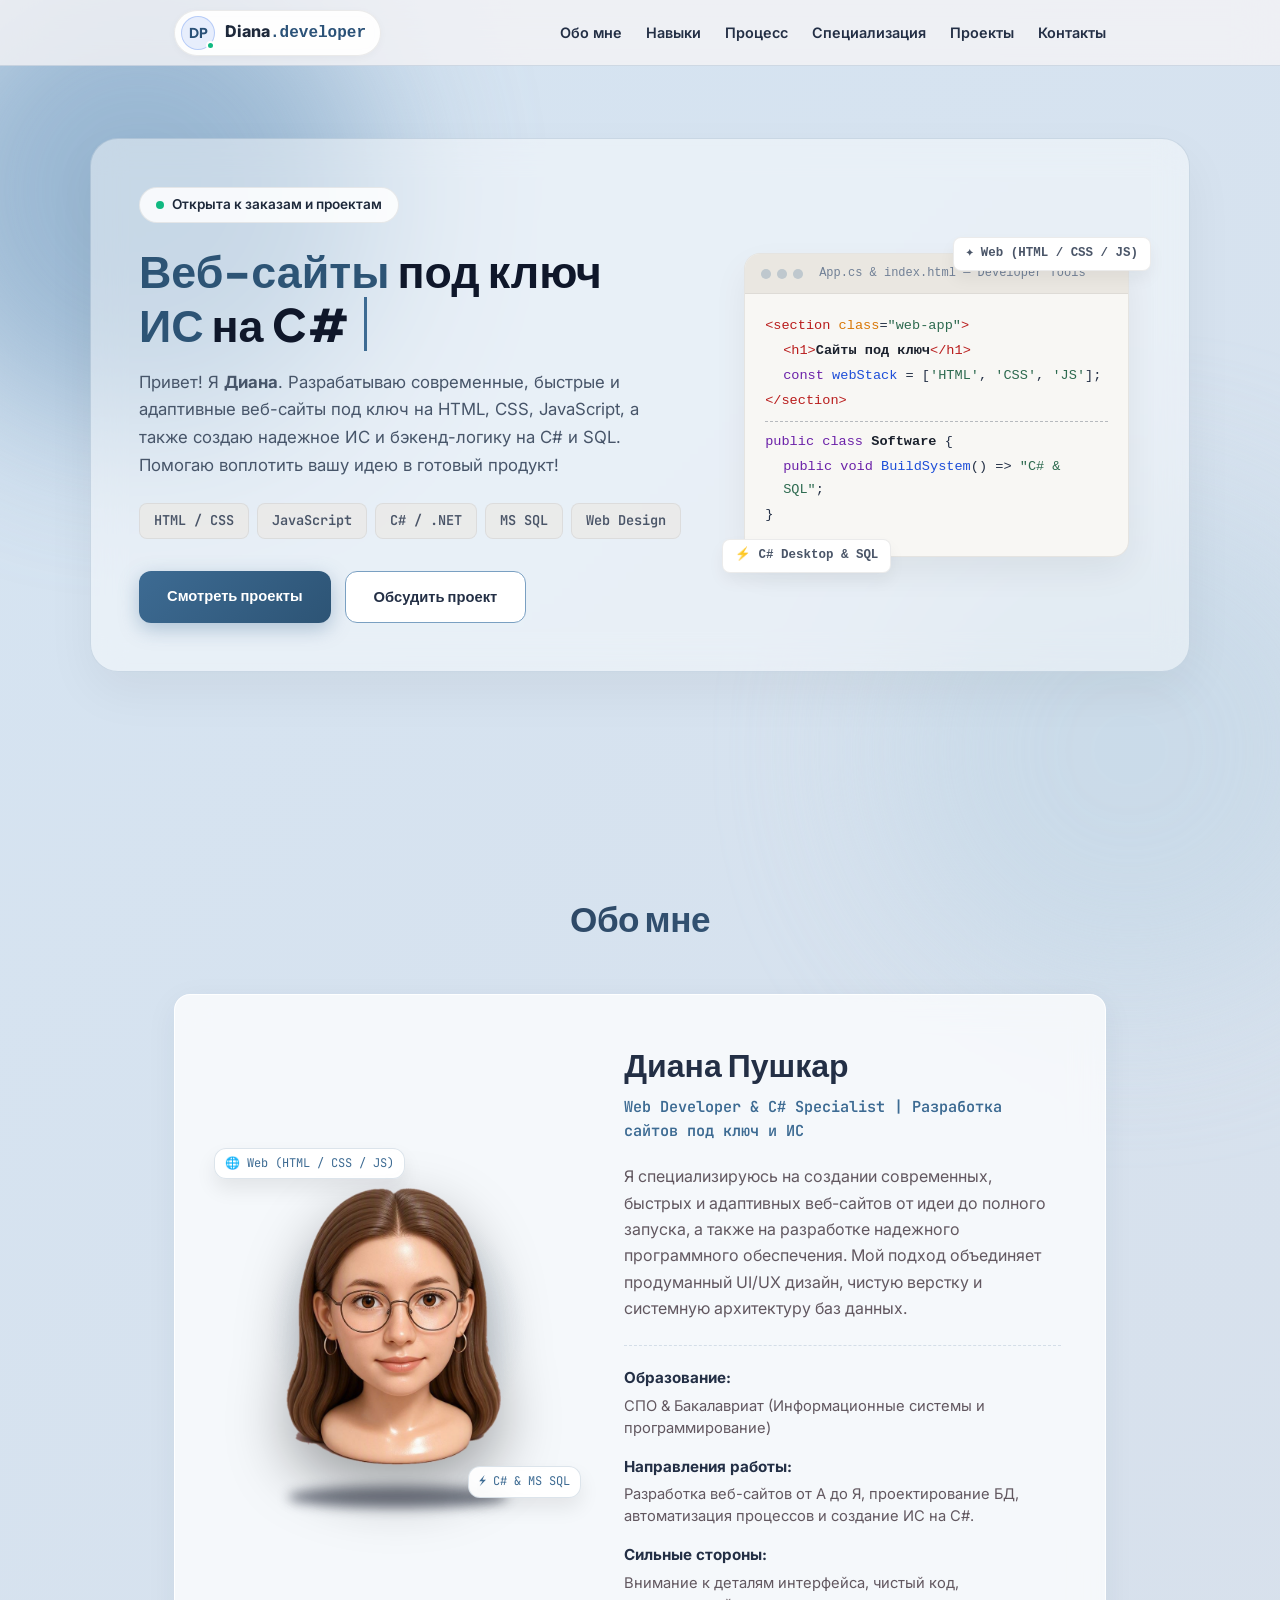
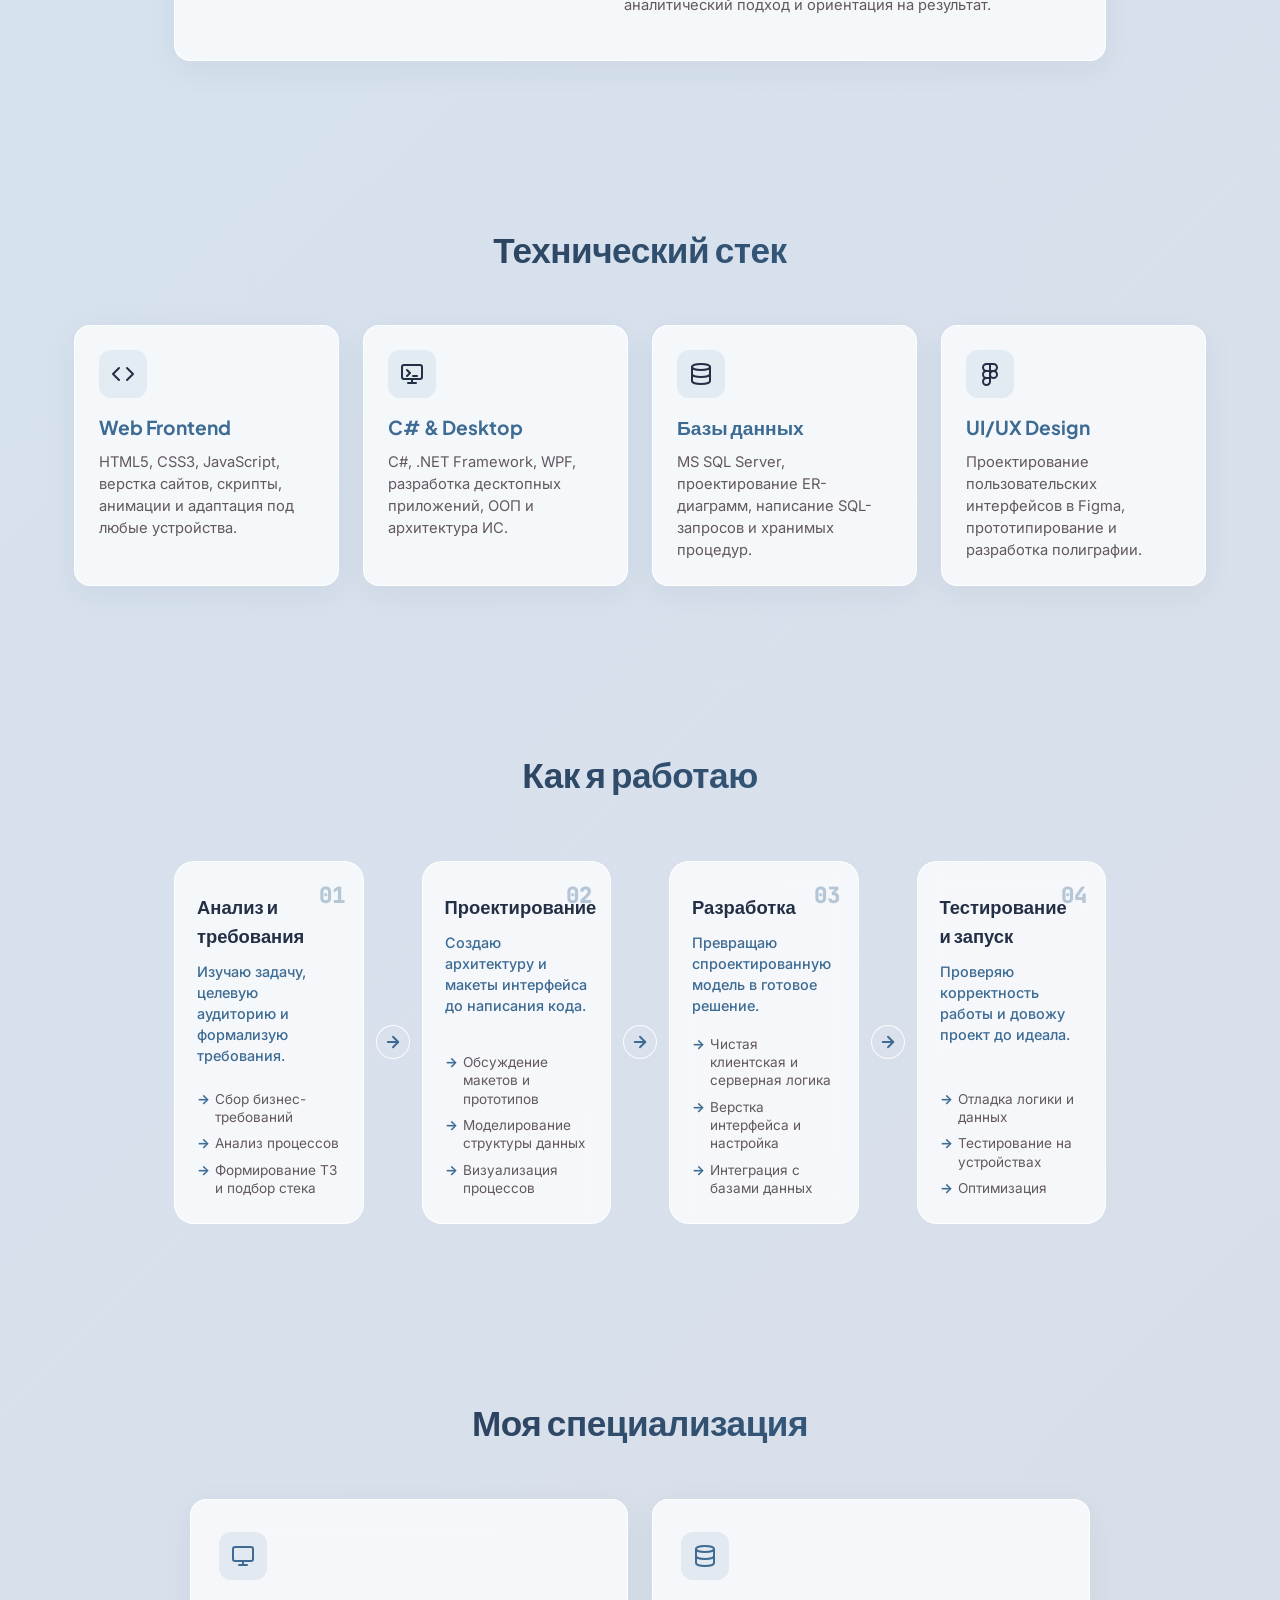
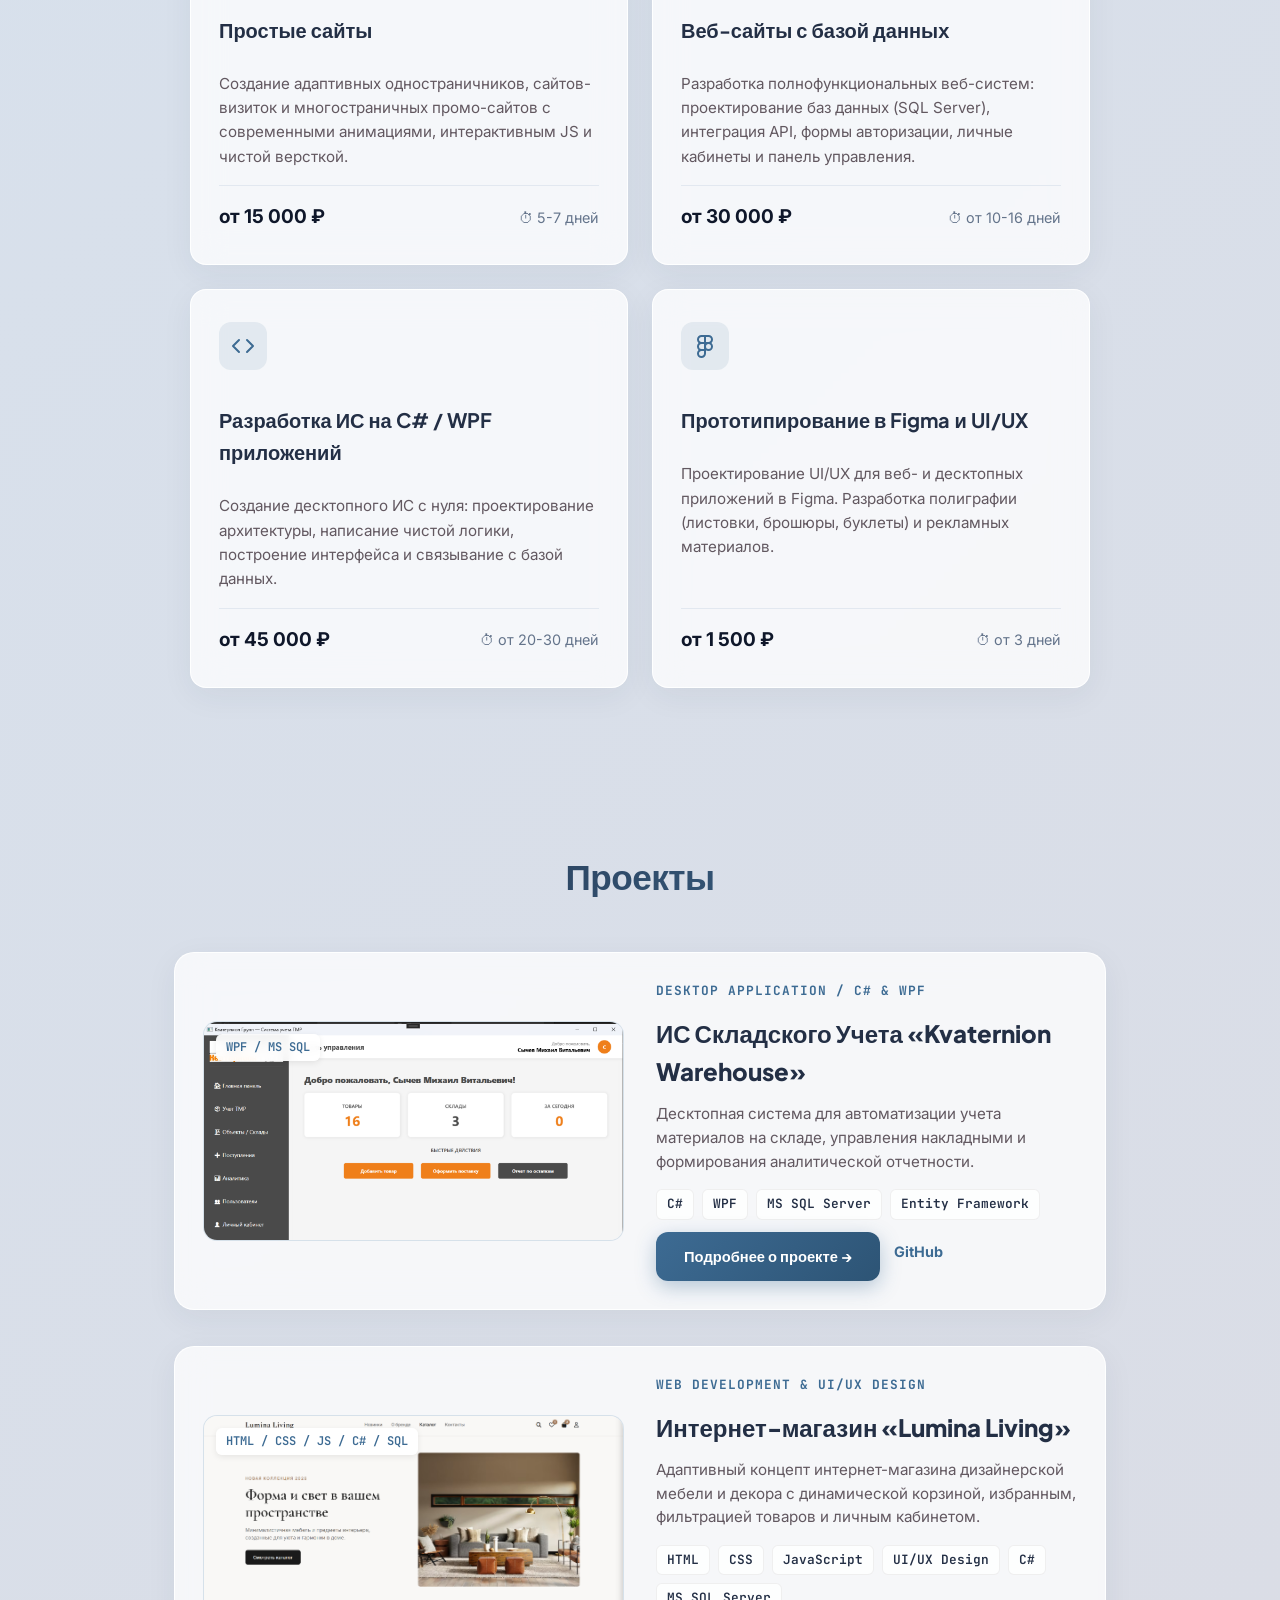
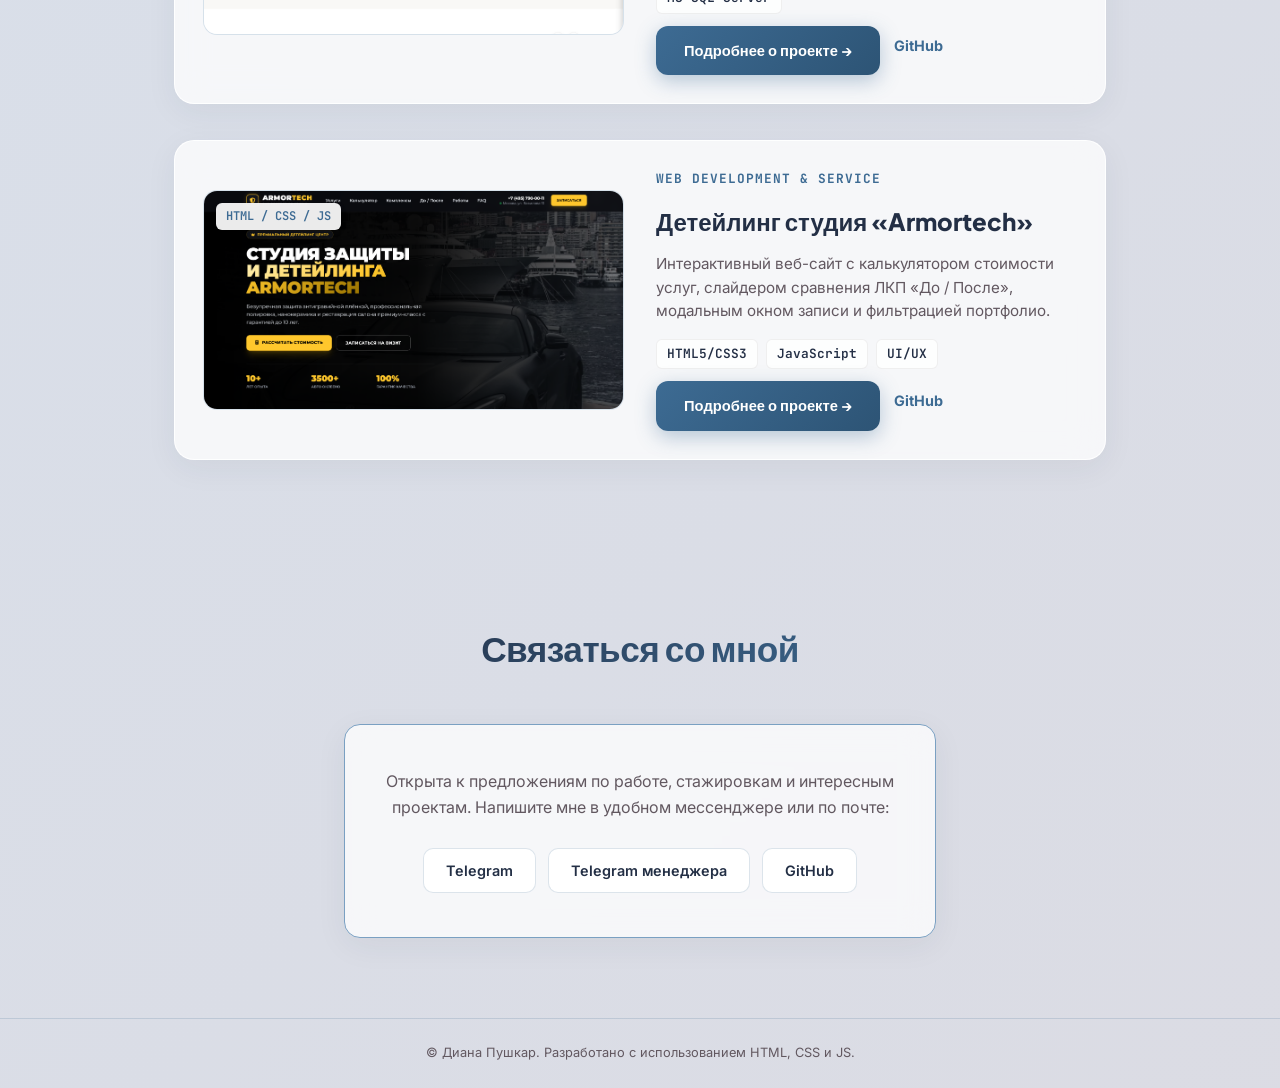
==== index.html @ 8152dfa0 "Add portfolio files and Open Graph metadata" ====
<!DOCTYPE html>
<html lang="ru">

<head>
    <meta charset="UTF-8">
    <meta name="viewport" content="width=device-width, initial-scale=1.0">
    <title>Диана | Веб-сайты под ключ &amp; ИС на C#</title>
    <title>Диана Пушкар | Разработка сайтов &amp; ИС на C#</title>
    <title>Диана Пушкар | Разработка сайтов &amp; ИС на C#</title>
    <meta name="description" content="Портфолио Дианы Пушкар: разработка веб-сайтов и информационных систем.">

    <!-- Иконки для вкладки браузера и Apple -->
    <link rel="icon" href="images/og-cover.png" type="image/png">
    <link rel="apple-touch-icon" href="images/og-cover.png">

    <!-- Open Graph (для Telegram, VK, WhatsApp, LinkedIn) -->
    <meta property="og:type" content="website">
    <meta property="og:url" content="https://pushkardiana.github.io/portfolio/">
    <meta property="og:title" content="Диана Пушкар | Web Development &amp; C# Systems">
    <meta property="og:description"
        content="Портфолио веб-разработчика и C# специалиста. Готовые кейсы, стек технологий и контакты.">
    <meta property="og:image" content="https://pushkardiana.github.io/portfolio/images/og-cover.png">
    <meta property="og:image:width" content="1200">
    <meta property="og:image:height" content="630">

    <!-- Шрифты -->
    <link rel="preconnect" href="https://fonts.googleapis.com">
    <link rel="preconnect" href="https://fonts.gstatic.com" crossorigin>
    <link
        href="https://fonts.googleapis.com/css2?family=Inter:wght@400;500;600&family=JetBrains+Mono:wght@500;700&family=Plus+Jakarta+Sans:wght@700;800&display=swap"
        rel="stylesheet">

    <link rel="stylesheet" href="style.css">
</head>

<body>

    <!-- Фоновые эффекты -->
    <div class="blob blob-1"></div>
    <div class="blob blob-2"></div>

    <!-- Навигация -->
    <nav class="navbar">
        <div class="container nav-container">
            <a href="#" class="logo logo-avatar">
                <div class="logo-avatar-wrapper">
                    <div class="logo-monogram">DP</div>
                    <span class="logo-status-dot"></span>
                </div>
                <span class="logo-name">Diana<span class="logo-tag">.developer</span></span>
            </a>

            <button class="nav-toggle" id="navToggle" aria-label="Открыть меню">
                <span class="hamburger"></span>
            </button>

            <!-- Ссылки навигации -->
            <div class="nav-links" id="navLinks">
                <a href="#about" class="nav-link">Обо мне</a>
                <a href="#skills" class="nav-link">Навыки</a>
                <a href="#workflow" class="nav-link">Процесс</a>
                <a href="#services" class="nav-link">Специализация</a>
                <a href="#projects" class="nav-link">Проекты</a>
                <a href="#contact" class="nav-link">Контакты</a>
            </div>
        </div>
    </nav>

    <!-- ТЕМНЫЙ ФОН -->
    <div class="nav-overlay" id="navOverlay"></div>

    <!-- 1. HERO SECTION -->
    <section class="hero-section">
        <div class="hero-container">
            <div class="hero-content">
                <div class="hero-badge">
                    <span class="pulse-dot"></span> Открыта к заказам и проектам
                </div>

                <h1 class="hero-title">
                    <span class="typewriter line1">
                        <span class="highlight">Веб-сайты</span> под ключ
                    </span>
                    <br>
                    <span class="typewriter line2">
                        <span class="highlight">ИС</span> на C#
                    </span>
                </h1>

                <p class="hero-description">
                    Привет! Я <strong>Диана</strong>. Разрабатываю современные, быстрые и адаптивные веб-сайты
                    под ключ на HTML, CSS, JavaScript, а также создаю надежное ИС и бэкенд-логику на C# и SQL. Помогаю
                    воплотить вашу идею в готовый продукт!
                </p>

                <div class="hero-tech-stack">
                    <span class="tech-tag tag-main">HTML / CSS</span>
                    <span class="tech-tag tag-main">JavaScript</span>
                    <span class="tech-tag tag-sub">C# / .NET</span>
                    <span class="tech-tag tag-sub">MS SQL</span>
                    <span class="tech-tag tag-main">Web Design</span>
                </div>

                <div class="hero-actions">
                    <a href="#projects" class="btn btn-primary">Смотреть проекты</a>
                    <a href="#contact" class="btn btn-secondary">Обсудить проект</a>
                </div>
            </div>

            <!-- Интерактивная карточка кода -->
            <div class="hero-interactive" id="hero3dCard">
                <div class="code-window">
                    <div class="window-header">
                        <div class="window-dots">
                            <span class="dot dot-red"></span>
                            <span class="dot dot-yellow"></span>
                            <span class="dot dot-green"></span>
                        </div>
                        <div class="window-title">App.cs &amp; index.html — Developer Tools</div>
                    </div>

                    <div class="window-body">
                        <div class="code-line"><span class="c-tag">&lt;section</span> <span
                                class="c-attr">class</span>=<span class="c-str">"web-app"</span><span
                                class="c-tag">&gt;</span></div>
                        <div class="code-line indent-1"><span class="c-tag">&lt;h1&gt;</span><span class="c-txt">Сайты
                                под ключ</span><span class="c-tag">&lt;/h1&gt;</span></div>
                        <div class="code-line indent-1"><span class="c-keyword">const</span> <span
                                class="c-var">webStack</span> = [<span class="c-str">'HTML'</span>, <span
                                class="c-str">'CSS'</span>, <span class="c-str">'JS'</span>];</div>
                        <div class="code-line"><span class="c-tag">&lt;/section&gt;</span></div>

                        <div class="code-line"
                            style="margin: 8px 0; opacity: 0.3; border-top: 1px dashed currentColor;"></div>

                        <div class="code-line"><span class="c-keyword">public class</span> <span
                                class="c-txt">Software</span> {</div>
                        <div class="code-line indent-1"><span class="c-keyword">public void</span> <span
                                class="c-var">BuildSystem</span>() =&gt; <span class="c-str">"C# &amp; SQL"</span>;
                        </div>
                        <div class="code-line">}</div>
                    </div>
                </div>

                <div class="floating-badge badge-top">✦ Web (HTML / CSS / JS)</div>
                <div class="floating-badge badge-bottom">⚡ C# Desktop &amp; SQL</div>
            </div>
        </div>
    </section>

    <!-- 2. ОБО МНЕ -->
    <section id="about" class="section section-alt">
        <div class="container fade-in">
            <h2 class="section-title">Обо мне</h2>

            <div class="card about-card">
                <div class="about-grid">
                    <div class="about-avatar-container">
                        <div class="avatar-3d-card" id="avatarCard">
                            <div class="avatar-glow"></div>
                            <img src="images/avatar_3d_final.png" alt="3D аватар Дианы" class="avatar-3d-img">
                            <div class="avatar-shadow"></div>
                        </div>

                        <div class="float-badge badge-top-left">🌐 Web (HTML / CSS / JS)</div>
                        <div class="float-badge badge-bottom-right">⚡ C# &amp; MS SQL</div>
                    </div>

                    <div class="about-info">
                        <h3>Диана Пушкар</h3>
                        <p class="about-subtitle">Web Developer &amp; C# Specialist | Разработка сайтов под ключ и ИС
                        </p>

                        <p class="about-bio">
                            Я специализируюсь на создании современных, быстрых и адаптивных веб-сайтов от идеи до
                            полного запуска, а также на разработке надежного программного обеспечения. Мой подход
                            объединяет продуманный UI/UX дизайн, чистую верстку и системную архитектуру баз данных.
                        </p>

                        <div class="about-details-grid">
                            <div class="detail-item">
                                <strong>Образование:</strong>
                                <span>СПО &amp; Бакалавриат (Информационные системы и программирование)</span>
                            </div>
                            <div class="detail-item">
                                <strong>Направления работы:</strong>
                                <span>Разработка веб-сайтов от А до Я, проектирование БД, автоматизация процессов и
                                    создание ИС на C#.</span>
                            </div>
                            <div class="detail-item">
                                <strong>Сильные стороны:</strong>
                                <span>Внимание к деталям интерфейса, чистый код, аналитический подход и ориентация на
                                    результат.</span>
                            </div>
                        </div>
                    </div>
                </div>
            </div>
        </div>
    </section>

    <!-- 3. НАВЫКИ / ТЕХНИЧЕСКИЙ СТЕК -->
    <section id="skills" class="section">
        <div class="container fade-in">
            <h2 class="section-title">Технический стек</h2>
            <div class="skills-grid">

                <!-- Карточка 4: Web Frontend -->
                <div class="card skill-card">
                    <div class="card-icon">
                        <svg width="24" height="24" viewBox="0 0 24 24" fill="none" stroke="currentColor"
                            stroke-width="2" stroke-linecap="round" stroke-linejoin="round">
                            <polyline points="16 18 22 12 16 6" />
                            <polyline points="8 6 2 12 8 18" />
                        </svg>
                    </div>
                    <h3>Web Frontend</h3>
                    <p>HTML5, CSS3, JavaScript, верстка сайтов, скрипты, анимации и адаптация под любые устройства.</p>
                </div>

                <!-- Карточка 1: C# & Desktop -->
                <div class="card skill-card">
                    <div class="card-icon">
                        <svg width="24" height="24" viewBox="0 0 24 24" fill="none" stroke="currentColor"
                            stroke-width="2" stroke-linecap="round" stroke-linejoin="round">
                            <rect x="2" y="3" width="20" height="14" rx="2" />
                            <line x1="8" y1="21" x2="16" y2="21" />
                            <line x1="12" y1="17" x2="12" y2="21" />
                            <polyline points="7 8 10 11 7 14" />
                            <line x1="13" y1="14" x2="17" y2="14" />
                        </svg>
                    </div>
                    <h3>C# &amp; Desktop</h3>
                    <p>C#, .NET Framework, WPF, разработка десктопных приложений, ООП и архитектура ИС.</p>
                </div>
                <!-- Карточка 2: Базы данных -->
                <div class="card skill-card">
                    <div class="card-icon">
                        <svg width="24" height="24" viewBox="0 0 24 24" fill="none" stroke="currentColor"
                            stroke-width="2" stroke-linecap="round" stroke-linejoin="round">
                            <ellipse cx="12" cy="5" rx="9" ry="3" />
                            <path d="M21 12c0 1.66-4 3-9 3s-9-1.34-9-3" />
                            <path d="M3 5v14c0 1.66 4 3 9 3s9-1.34 9-3V5" />
                        </svg>
                    </div>
                    <h3>Базы данных</h3>
                    <p>MS SQL Server, проектирование ER-диаграмм, написание SQL-запросов и хранимых процедур.</p>
                </div>

                <!-- Карточка 3: UI/UX Design (Figma) -->
                <div class="card skill-card">
                    <div class="card-icon">
                        <svg width="24" height="24" viewBox="0 0 24 24" fill="none" stroke="currentColor"
                            stroke-width="2" stroke-linecap="round" stroke-linejoin="round">
                            <path d="M5 5.5A3.5 3.5 0 0 1 8.5 2H12v7H8.5A3.5 3.5 0 0 1 5 5.5z" />
                            <path d="M12 2h3.5a3.5 3.5 0 1 1 0 7H12V2z" />
                            <path d="M12 12.5a3.5 3.5 0 1 1 7 0 3.5 3.5 0 1 1-7 0z" />
                            <path d="M5 19.5A3.5 3.5 0 0 1 8.5 16H12v3.5a3.5 3.5 0 1 1-7 0z" />
                            <path d="M5 12.5A3.5 3.5 0 0 1 8.5 9H12v7H8.5A3.5 3.5 0 0 1 5 12.5z" />
                        </svg>
                    </div>
                    <h3>UI/UX Design</h3>
                    <p>Проектирование пользовательских интерфейсов в Figma, прототипирование и разработка полиграфии.
                    </p>
                </div>



            </div>
        </div>
    </section>

    <!-- 4. ПРОЦЕСС РАЗРАБОТКИ (Интерактивный слайдер) -->
    <section id="workflow" class="section section-alt fade-in">
        <div class="container">
            <h2 class="section-title">Как я работаю</h2>

            <div class="workflow-steps">
                <!-- Шаг 1 -->
                <div class="step-card">
                    <span class="step-num">01</span>
                    <h3>Анализ и требования</h3>
                    <p class="step-desc">Изучаю задачу, целевую аудиторию и формализую требования.</p>
                    <ul class="step-list">
                        <li>Сбор бизнес-требований</li>
                        <li>Анализ процессов</li>
                        <li>Формирование ТЗ и подбор стека</li>
                    </ul>
                </div>

                <div class="step-arrow">
                    <svg width="24" height="24" viewBox="0 0 24 24" fill="none" stroke="currentColor" stroke-width="2.5"
                        stroke-linecap="round" stroke-linejoin="round">
                        <line x1="5" y1="12" x2="19" y2="12"></line>
                        <polyline points="12 5 19 12 12 19"></polyline>
                    </svg>
                </div>

                <!-- Шаг 2 -->
                <div class="step-card">
                    <span class="step-num">02</span>
                    <h3>Проектирование</h3>
                    <p class="step-desc">Создаю архитектуру и макеты интерфейса до написания кода.</p>
                    <ul class="step-list">
                        <li>Обсуждение макетов и прототипов </li>
                        <li>Моделирование структуры данных</li>
                        <li>Визуализация процессов</li>
                    </ul>
                </div>

                <div class="step-arrow">
                    <svg width="24" height="24" viewBox="0 0 24 24" fill="none" stroke="currentColor" stroke-width="2.5"
                        stroke-linecap="round" stroke-linejoin="round">
                        <line x1="5" y1="12" x2="19" y2="12"></line>
                        <polyline points="12 5 19 12 12 19"></polyline>
                    </svg>
                </div>

                <!-- Шаг 3 -->
                <div class="step-card">
                    <span class="step-num">03</span>
                    <h3>Разработка</h3>
                    <p class="step-desc">Превращаю спроектированную модель в готовое решение.</p>
                    <ul class="step-list">
                        <li>Чистая клиентская и серверная логика</li>
                        <li>Верстка интерфейса и настройка</li>
                        <li>Интеграция с базами данных</li>
                    </ul>
                </div>

                <div class="step-arrow">
                    <svg width="24" height="24" viewBox="0 0 24 24" fill="none" stroke="currentColor" stroke-width="2.5"
                        stroke-linecap="round" stroke-linejoin="round">
                        <line x1="5" y1="12" x2="19" y2="12"></line>
                        <polyline points="12 5 19 12 12 19"></polyline>
                    </svg>
                </div>

                <!-- Шаг 4 -->
                <div class="step-card">
                    <span class="step-num">04</span>
                    <h3>Тестирование и запуск</h3>
                    <p class="step-desc">Проверяю корректность работы и довожу проект до идеала.</p>
                    <ul class="step-list">
                        <li>Отладка логики и данных</li>
                        <li>Тестирование на устройствах</li>
                        <li>Оптимизация</li>
                    </ul>
                </div>
            </div>
        </div>
    </section>

    <!-- 5. ЧЕМ МОГУ БЫТЬ ПОЛЕЗНА -->
    <section id="services" class="section">
        <div class="container fade-in">
            <h2 class="section-title">Моя специализация</h2>

            <div class="services-grid">

                <!-- Карточка 1A: Простые сайты и Landing Page -->
                <div class="service-card card">
                    <div class="service-icon">
                        <svg width="24" height="24" viewBox="0 0 24 24" fill="none" stroke="currentColor"
                            stroke-width="2" stroke-linecap="round" stroke-linejoin="round">
                            <rect x="2" y="3" width="20" height="14" rx="2" ry="2"></rect>
                            <line x1="8" y1="21" x2="16" y2="21"></line>
                            <line x1="12" y1="17" x2="12" y2="21"></line>
                        </svg>
                    </div>
                    <h3>Простые сайты</h3>
                    <p>Создание адаптивных одностраничников, сайтов-визиток и многостраничных промо-сайтов с
                        современными анимациями, интерактивным JS и чистой версткой.</p>
                    <div class="service-meta">
                        <span class="service-price">от 15 000 ₽</span>
                        <span class="service-time">⏱ 5-7 дней</span>
                    </div>
                </div>

                <!-- Карточка 1B: Сайты с БД и веб-сервисы -->
                <div class="service-card card">
                    <div class="service-icon">
                        <svg width="24" height="24" viewBox="0 0 24 24" fill="none" stroke="currentColor"
                            stroke-width="2" stroke-linecap="round" stroke-linejoin="round">
                            <ellipse cx="12" cy="5" rx="9" ry="3"></ellipse>
                            <path d="M21 12c0 1.66-4 3-9 3s-9-1.34-9-3"></path>
                            <path d="M3 5v14c0 1.66 4 3 9 3s9-1.34 9-3V5"></path>
                        </svg>
                    </div>
                    <h3>Веб-сайты с базой данных</h3>
                    <p>Разработка полнофункциональных веб-систем: проектирование баз данных (SQL Server), интеграция
                        API, формы авторизации, личные кабинеты и панель управления.</p>
                    <div class="service-meta">
                        <span class="service-price">от 30 000 ₽</span>
                        <span class="service-time">⏱ от 10-16 дней</span>
                    </div>
                </div>

                <!-- Карточка 2 -->
                <div class="service-card card">
                    <div class="service-icon">
                        <svg width="24" height="24" viewBox="0 0 24 24" fill="none" stroke="currentColor"
                            stroke-width="2" stroke-linecap="round" stroke-linejoin="round">
                            <polyline points="16 18 22 12 16 6"></polyline>
                            <polyline points="8 6 2 12 8 18"></polyline>
                        </svg>
                    </div>
                    <h3>Разработка ИС на C# / WPF приложений</h3>
                    <p>Создание десктопного ИС с нуля: проектирование архитектуры, написание чистой логики, построение
                        интерфейса и связывание с базой данных.</p>
                    <div class="service-meta">
                        <span class="service-price">от 45 000 ₽</span>
                        <span class="service-time">⏱ от 20-30 дней</span>
                    </div>
                </div>

                <!-- Карточка 3 -->
                <div class="service-card card">
                    <div class="service-icon">
                        <svg width="24" height="24" viewBox="0 0 24 24" fill="none" stroke="currentColor"
                            stroke-width="2" stroke-linecap="round" stroke-linejoin="round">
                            <path d="M5 5.5A3.5 3.5 0 0 1 8.5 2H12v7H8.5A3.5 3.5 0 0 1 5 5.5z"></path>
                            <path d="M12 2h3.5a3.5 3.5 0 1 1 0 7H12V2z"></path>
                            <path d="M12 12.5a3.5 3.5 0 1 1 7 0 3.5 3.5 0 1 1-7 0z"></path>
                            <path d="M5 19.5A3.5 3.5 0 0 1 8.5 16H12v3.5a3.5 3.5 0 1 1-7 0z"></path>
                            <path d="M5 12.5A3.5 3.5 0 0 1 8.5 9H12v7H8.5A3.5 3.5 0 0 1 5 12.5z"></path>
                        </svg>
                    </div>
                    <h3>Прототипирование в Figma и UI/UX</h3>
                    <p>Проектирование UI/UX для веб- и десктопных приложений в Figma. Разработка полиграфии (листовки,
                        брошюры, буклеты) и рекламных материалов.</p>
                    <div class="service-meta">
                        <span class="service-price">от 1 500 ₽</span>
                        <span class="service-time">⏱ от 3 дней</span>
                    </div>
                </div>
            </div>

        </div>
    </section>

    <!-- 6. ПРОЕКТЫ  -->
    <section id="projects" class="section section-alt">
        <div class="container fade-in">
            <h2 class="section-title">Проекты</h2>

            <div class="projects-list">
                <!-- Проект 1  -->
                <article class="project-item card">
                    <div class="project-preview">
                        <div class="preview-badge">WPF / MS SQL</div>
                        <a href="project-warehouse.html" class="project-preview-link">
                            <img src="images/Снимок экрана (115).png" alt="Дашборд ИС Складского учета"
                                class="project-preview-img">
                        </a>
                    </div>
                    <div class="project-info">
                        <span class="project-category">Desktop Application / C# &amp; WPF</span>
                        <h3>ИС Складского Учета «Kvaternion Warehouse»</h3>
                        <p>Десктопная система для автоматизации учета материалов на складе, управления накладными и
                            формирования аналитической отчетности.</p>

                        <div class="project-tags">
                            <span class="tag">C#</span>
                            <span class="tag">WPF</span>
                            <span class="tag">MS SQL Server</span>
                            <span class="tag">Entity Framework</span>
                        </div>

                        <div class="project-links">
                            <a href="project-warehouse.html" class="btn btn-primary btn-sm">
                                Подробнее о проекте &rarr;
                            </a>
                            <a href="https://github.com/PushkarDiana/kvaternion" target="_blank"
                                rel="noopener noreferrer" class="btn-link">
                                GitHub
                            </a>
                        </div>
                    </div>
                </article>

                <!-- Проект 2: E-Commerce Lumina Living -->
                <article class="project-item card">
                    <div class="project-preview">
                        <div class="preview-badge">HTML / CSS / JS / C# / SQL</div>
                        <a href="project-lumina.html" class="project-preview-link">
                            <img src="images/Снимок экрана (326).png" alt="Интернет-магазин Lumina Living"
                                class="project-preview-img">
                        </a>
                    </div>
                    <div class="project-info">
                        <span class="project-category">Web Development & UI/UX Design</span>
                        <h3>Интернет-магазин «Lumina Living»</h3>
                        <p>Адаптивный концепт интернет-магазина дизайнерской мебели и декора с динамической корзиной,
                            избранным, фильтрацией товаров и личным кабинетом.</p>

                        <div class="project-tags">
                            <span class="tag">HTML</span>
                            <span class="tag">CSS</span>
                            <span class="tag">JavaScript</span>
                            <span class="tag">UI/UX Design</span>
                            <span class="tag">C#</span>
                            <span class="tag">MS SQL Server</span>
                        </div>

                        <div class="project-links">
                            <a href="project-lumina.html" class="btn btn-primary btn-sm">
                                Подробнее о проекте &rarr;
                            </a>
                            <a href="https://github.com/PushkarDiana/lumina-living" target="_blank"
                                rel="noopener noreferrer" class="btn-link">
                                GitHub
                            </a>
                        </div>
                    </div>
                </article>
                <!-- Проект 3 (ARMORTECH) -->
                <article class="project-item card">
                    <div class="project-preview">
                        <div class="preview-badge">HTML / CSS / JS </div>
                        <img src="images/Снимок экрана (359).png" alt="Превью ARMORTECH" class="project-preview-img">
                    </div>
                    <div class="project-info">
                        <span class="project-category">Web Development &amp; Service</span>
                        <h3>Детейлинг студия «Armortech» </h3>
                        <p>Интерактивный веб-сайт с калькулятором стоимости услуг, слайдером сравнения ЛКП «До / После»,
                            модальным окном записи и фильтрацией портфолио.</p>
                        <div class="project-tags">
                            <span class="tag">HTML5/CSS3</span>
                            <span class="tag">JavaScript</span>
                            <span class="tag">UI/UX</span>
                        </div>
                        <div class="project-links">
                            <a href="project-armortech.html" class="btn btn-primary btn-sm">
                                Подробнее о проекте &rarr;
                            </a>
                            <a href="https://github.com/PushkarDiana/Armortech" target="_blank"
                                rel="noopener noreferrer" class="btn-link">GitHub</a>
                        </div>
                    </div>
                </article>
            </div>
        </div>
    </section>

    <!-- 7. КОНТАКТЫ -->
    <section id="contact" class="section">
        <div class="container contact-container fade-in">
            <h2 class="section-title">Связаться со мной</h2>
            <div class="card contact-card">
                <p>Открыта к предложениям по работе, стажировкам и интересным проектам. Напишите мне в удобном
                    мессенджере или по почте:</p>
                <div class="social-links">
                    <a href="https://t.me/dia_nka02" target="_blank" class="social-btn">Telegram</a>
                    <a href="https://t.me/DanilTenar" class="social-btn">Telegram менеджера</a>
                    <a href="https://github.com/PushkarDiana" target="_blank" class="social-btn">GitHub</a>
                </div>
            </div>
        </div>
    </section>

    <!-- Футер -->
    <footer class="footer">
        <div class="container">
            <p>© Диана Пушкар. Разработано с использованием HTML, CSS и JS.</p>
        </div>
    </footer>

    <script src="script.js"></script>

</body>

</html>
---- style.css ----
/* ==========================================================================
   1. ПЕРЕМЕННЫЕ И ОСНОВНЫЕ СТИЛИ (ROOT & BASE)
   ========================================================================== */
:root {
  --color-bg-1: #f4f3f5;
  --color-bg-2: #e8e5ec;
  --color-bg-3: #ddd9df;

  --color-card: rgba(255, 255, 255, 0.75);
  --color-card-hover: rgba(255, 255, 255, 0.95);

  --color-text-main: #232f45;
  --color-text-muted: #625860;

  --color-primary: #3d6b93;
  --color-accent: #7aa0c2;

  --glass-border: rgba(255, 255, 255, 0.9);
  --glass-border-dark: rgba(61, 107, 147, 0.18);

  --shadow-soft: 0 8px 32px 0 rgba(35, 47, 69, 0.06);
  --shadow-hover: 0 16px 48px 0 rgba(61, 107, 147, 0.18);

  --font-heading: "Plus Jakarta Sans", sans-serif;
  --font-body: "Inter", sans-serif;
  --font-code: "JetBrains Mono", monospace;
}

* {
  margin: 0;
  padding: 0;
  box-sizing: border-box;
}

html {
  scroll-behavior: smooth;
}

body {
  font-family: var(--font-body);
  color: var(--color-text-main);
  line-height: 1.6;
  overflow-x: hidden;
  position: relative;
  background: linear-gradient(-45deg, #f4f3f5, #e5ecf4, #ddd9df, #d5e4f2);
  background-size: 400% 400%;
  animation: gradientBG 15s ease infinite;
}

/* Переливающийся фон */
@keyframes gradientBG {
  0% {
    background-position: 0% 50%;
  }
  50% {
    background-position: 100% 50%;
  }
  100% {
    background-position: 0% 50%;
  }
}

/* Мягкие плавающие сферы */
.blob {
  position: fixed;
  border-radius: 50%;
  filter: blur(80px);
  z-index: -1;
  opacity: 0.65;
  pointer-events: none;
  animation: floatBlob 20s infinite alternate ease-in-out;
}

.blob-1 {
  width: 480px;
  height: 480px;
  background: var(--color-accent);
  top: -50px;
  left: -100px;
}

.blob-2 {
  width: 500px;
  height: 500px;
  background: #c4d7e6;
  bottom: -100px;
  right: -100px;
  animation-delay: -10s;
}

@keyframes floatBlob {
  0% {
    transform: translate(0, 0) scale(1);
  }
  100% {
    transform: translate(60px, 40px) scale(1.1);
  }
}

/* Анимация появления при скролле */
.fade-in {
  opacity: 0;
  transform: translateY(20px);
  transition:
    opacity 0.8s ease-out,
    transform 0.8s ease-out;
}

.fade-in.show {
  opacity: 1;
  transform: translateY(0);
}

/* Сетка и контейнеры */
.container {
  max-width: 980px;
  margin: 0 auto;
  padding: 0 24px;
}

.section {
  padding: 80px 0;
}

.section-title {
  font-family: var(--font-heading);
  font-size: 2.2rem;
  font-weight: 800;
  text-align: center;
  margin-bottom: 48px;
  letter-spacing: -0.5px;
  background: linear-gradient(
    135deg,
    var(--color-text-main),
    var(--color-primary)
  );
  -webkit-background-clip: text;
  -webkit-text-fill-color: transparent;
}

/* ==========================================================================
   2. НАВИГАЦИЯ (NAVBAR)
   ========================================================================== */
.navbar {
  position: fixed;
  top: 0;
  width: 100%;
  background: rgba(244, 243, 245, 0.8);
  backdrop-filter: blur(20px);
  -webkit-backdrop-filter: blur(20px);
  border-bottom: 1px solid var(--glass-border-dark);
  z-index: 1000;
}

.nav-container {
  display: flex;
  justify-content: space-between;
  align-items: center;
  height: 65px;
}

.nav-links {
  display: flex;
  align-items: center;
  gap: 24px;
}

.nav-links a {
  color: var(--color-text-main);
  text-decoration: none;
  font-size: 0.9rem;
  font-weight: 600;
  transition: color 0.25s ease;
}

.nav-links a:hover {
  color: var(--color-primary);
}

/* Бренд-логотип в шапке (сохранена нижняя версия) */
.logo {
  display: inline-flex;
  align-items: center;
  gap: 10px;
  text-decoration: none;
  padding: 6px 14px;
  background: rgba(255, 255, 255, 0.65);
  border: 1px solid rgba(0, 0, 0, 0.08);
  border-radius: 14px;
  backdrop-filter: blur(8px);
  transition: all 0.3s cubic-bezier(0.4, 0, 0.2, 1);
  box-shadow: 0 2px 8px rgba(0, 0, 0, 0.03);
}

.logo-icon {
  font-family: var(--font-code, monospace);
  font-size: 0.85rem;
  font-weight: 700;
  color: #2563eb;
  background: rgba(37, 99, 235, 0.08);
  padding: 3px 8px;
  border-radius: 8px;
  border: 1px solid rgba(37, 99, 235, 0.15);
  transition:
    transform 0.3s ease,
    background 0.3s ease;
}

.logo-text {
  font-family: var(--font-heading, sans-serif);
  font-size: 1.05rem;
  font-weight: 800;
  color: #1e293b;
  letter-spacing: -0.3px;
}

.logo-dot {
  color: #2563eb;
  font-weight: 900;
}

.logo:hover {
  background: rgba(255, 255, 255, 0.95);
  transform: translateY(-1px);
  box-shadow: 0 6px 16px rgba(0, 0, 0, 0.06);
  border-color: rgba(37, 99, 235, 0.2);
}

.logo:hover .logo-icon {
  transform: scale(1.05) rotate(-3deg);
  background: rgba(37, 99, 235, 0.15);
}

.logo-avatar {
  display: inline-flex;
  align-items: center;
  gap: 10px;
  text-decoration: none;
  padding: 5px 14px 5px 6px;
  background: rgba(255, 255, 255, 0.9);
  border: 1px solid rgba(0, 0, 0, 0.08);
  border-radius: 100px;
  backdrop-filter: blur(8px);
  transition: all 0.3s ease;
}

.logo-avatar-wrapper {
  position: relative;
  width: 34px;
  height: 34px;
}

.logo-avatar-img {
  width: 100%;
  height: 100%;
  border-radius: 50%;
  object-fit: cover;
  background: #e2e8f0;
  border: 2px solid #ffffff;
  box-shadow: 0 2px 6px rgba(0, 0, 0, 0.1);
}

.logo-status-dot {
  position: absolute;
  bottom: 0;
  right: 0;
  width: 9px;
  height: 9px;
  background-color: #10b981;
  border: 2px solid #ffffff;
  border-radius: 50%;
}

.logo-name {
  font-size: 1rem;
  font-weight: 800;
  color: #1e293b;
}

.logo-tag {
  color: #2b5278;
  font-family: monospace;
}

.logo-avatar:hover {
  transform: translateY(-2px);
  box-shadow: 0 6px 18px rgba(0, 0, 0, 0.08);
  border-color: rgba(37, 99, 235, 0.3);
}

.logo-avatar:hover .logo-avatar-img {
  transform: scale(1.05);
}

.logo-monogram {
  width: 100%;
  height: 100%;
  border-radius: 50%;
  background: rgba(37, 99, 235, 0.1);
  border: 1px solid rgba(37, 99, 235, 0.25);
  color: #2b5278;
  font-family: var(--font-heading, sans-serif);
  font-weight: 800;
  font-size: 0.85rem;
  display: flex;
  align-items: center;
  justify-content: center;
  letter-spacing: -0.5px;
  transition: all 0.3s ease;
}

.logo-avatar:hover .logo-monogram {
  background: #2b5278;
  color: #ffffff;
  transform: scale(1.08);
}

/* ==========================================================================
   ИСПРАВЛЕННЫЕ СТИЛИ ГАМБУРГЕРА И ВЫПАДАЮЩЕГО МЕНЮ
   ========================================================================== */

.nav-container {
  position: relative;
}

.nav-toggle {
  display: none;
  background: transparent;
  border: none;
  outline: none;
  padding: 0;
  margin: 0;
  width: 30px;
  height: 24px;
  cursor: pointer;
  z-index: 1002;
  position: relative;
}

/* Идеально ровные полоски */
.hamburger {
  display: block;
  position: relative;
  width: 100%;
  height: 2px;
  background-color: #1e293b;
  border-radius: 2px;
  transition: background-color 0.25s ease-in-out;
}

.hamburger::before,
.hamburger::after {
  content: "";
  position: absolute;
  left: 0;
  width: 100%;
  height: 2px;
  background-color: #1e293b;
  border-radius: 2px;
  transition:
    transform 0.3s ease-in-out,
    top 0.3s ease-in-out;
}

.hamburger::before {
  top: -8px;
}

.hamburger::after {
  top: 8px;
}

/* Анимация превращения в крестик */
.nav-toggle.active .hamburger {
  background-color: transparent !important;
}

.nav-toggle.active .hamburger::before {
  top: 0;
  transform: rotate(45deg);
}

.nav-toggle.active .hamburger::after {
  top: 0;
  transform: rotate(-45deg);
}

/* --- АДАПТИВ ДЛЯ МОБИЛЬНЫХ (до 768px) --- */
@media (max-width: 768px) {
  .nav-toggle {
    display: flex !important;
    align-items: center;
    justify-content: center;
  }

  .nav-links {
    position: fixed !important;
    top: 65px !important;
    left: 0 !important;
    width: 100vw !important;

    background: rgba(244, 243, 245, 0.98) !important;
    backdrop-filter: blur(20px);
    -webkit-backdrop-filter: blur(20px);
    border-bottom: 1px solid var(--glass-border-dark, rgba(0, 0, 0, 0.1));

    display: flex !important;
    flex-direction: column !important;
    align-items: center !important;
    gap: 0 !important;

    /* Скрытие по умолчанию */
    opacity: 0 !important;
    visibility: hidden !important;
    transform: translateY(-10px) !important;
    transition:
      opacity 0.3s ease,
      transform 0.3s ease,
      visibility 0.3s ease !important;

    z-index: 9999 !important;
    box-shadow: 0 15px 30px rgba(0, 0, 0, 0.12);
  }

  .nav-links.active {
    opacity: 1 !important;
    visibility: visible !important;
    transform: translateY(0) !important;
    padding: 16px 0 !important;
  }

  .nav-link {
    width: 100% !important;
    text-align: center !important;
    padding: 14px 0 !important;
    font-size: 1.05rem !important;
    display: block !important;
    color: var(--color-text-main, #1e293b) !important;
  }
}

/* ==========================================================================
   ПОЛУПРОЗРАЧНЫЙ ТЕМНЫЙ ФОН (OVERLAY)
   ========================================================================== */

.nav-overlay {
  position: fixed;
  top: 0;
  left: 0;
  width: 100vw;
  height: 100vh;
  background: rgba(15, 23, 42, 0.5);
  backdrop-filter: blur(4px);
  -webkit-backdrop-filter: blur(4px);

  opacity: 0;
  visibility: hidden;
  transition:
    opacity 0.3s ease,
    visibility 0.3s ease;
  z-index: 998;
}

/* Состояние при открытом меню */
.nav-overlay.active {
  opacity: 1 !important;
  visibility: visible !important;
}

/* ==========================================================================
   3. ГЛАВНАЯ СЕКЦИЯ (HERO SECTION)
   ========================================================================== */
.hero,
.hero-section {
  padding: 60px 20px;
  display: flex;
  justify-content: center;
  align-items: center;
  min-height: 90vh;
}

.hero-container {
  max-width: 1100px;
  width: 100%;
  display: grid;
  grid-template-columns: 1.15fr 0.85fr;
  gap: 40px;
  align-items: center;
  background: rgba(255, 255, 255, 0.45);
  backdrop-filter: blur(16px);
  border: 1px solid var(--glass-border-dark, rgba(255, 255, 255, 0.4));
  border-radius: 28px;
  padding: 48px;
  box-shadow: 0 20px 50px rgba(0, 0, 0, 0.05);
}

.hero-content {
  text-align: left;
}

.hero-badge {
  display: inline-flex;
  align-items: center;
  gap: 8px;
  background: rgba(255, 255, 255, 0.85);
  border: 1px solid rgba(0, 0, 0, 0.08);
  padding: 6px 16px;
  border-radius: 20px;
  font-size: 0.85rem;
  font-weight: 600;
  color: #1e293b;
  margin-bottom: 20px;
}

.badge {
  display: inline-flex;
  align-items: center;
  gap: 8px;
  font-family: var(--font-code);
  font-size: 0.82rem;
  color: var(--color-primary);
  background: #ffffff;
  border: 1px solid var(--color-accent);
  padding: 6px 16px;
  border-radius: 20px;
  margin-bottom: 24px;
  box-shadow: 0 4px 12px rgba(122, 160, 194, 0.2);
  font-weight: 600;
}

.badge-dot {
  width: 6px;
  height: 6px;
  background-color: var(--color-primary);
  border-radius: 50%;
}

.pulse-dot {
  width: 8px;
  height: 8px;
  background-color: #10b981;
  border-radius: 50%;
  animation: pulse 2s infinite;
}

@keyframes pulse {
  0% {
    box-shadow: 0 0 0 0 rgba(16, 185, 129, 0.7);
  }
  70% {
    box-shadow: 0 0 0 8px rgba(16, 185, 129, 0);
  }
  100% {
    box-shadow: 0 0 0 0 rgba(16, 185, 129, 0);
  }
}

.hero h1 {
  font-family: var(--font-heading);
  font-size: 3.2rem;
  line-height: 1.15;
  font-weight: 800;
  margin-bottom: 20px;
  letter-spacing: -1px;
  color: var(--color-text-main);
}

.hero-title {
  font-family: var(--font-heading, sans-serif);
  font-size: 2.8rem;
  line-height: 1.2;
  color: #0f172a;
  margin-bottom: 18px;
  font-weight: 800;
}

.hero-title .highlight {
  color: #2d5475;
  padding: 0;
  font-weight: 800;
  display: inline;
  -webkit-text-fill-color: initial;
}

.accent-text {
  background: linear-gradient(
    135deg,
    var(--color-primary),
    var(--color-accent)
  );
  -webkit-background-clip: text;
  -webkit-text-fill-color: transparent;
}

.hero-description {
  font-size: 1.05rem;
  line-height: 1.65;
  color: #475569;
  margin-bottom: 24px;
}

.hero-tech-stack {
  display: flex;
  flex-wrap: wrap;
  gap: 8px;
  margin-bottom: 32px;
}

.tech-tag,
.tag-main,
.tag-sub {
  background: rgba(235, 233, 228, 0.7);
  border: 1px solid rgba(0, 0, 0, 0.06);
  color: #4a5568;
  padding: 6px 14px;
  border-radius: 8px;
  font-family: var(--font-code, monospace);
  font-size: 0.85rem;
  font-weight: 600;
  box-shadow: none;
  cursor: default;
}

.hero-buttons,
.hero-actions {
  display: flex;
  gap: 14px;
  justify-content: flex-start;
}

.hero-visual {
  position: relative;
}

.hero-card {
  background: var(--color-card);
  backdrop-filter: blur(20px);
  -webkit-backdrop-filter: blur(20px);
  border: 1.5px solid var(--glass-border);
  border-radius: 18px;
  box-shadow: var(--shadow-hover);
  overflow: hidden;
  transition: transform 0.4s cubic-bezier(0.16, 1, 0.3, 1);
}

.hero-card:hover {
  transform: translateY(-6px) rotate(1deg);
}

.hero-card-header {
  background: rgba(61, 107, 147, 0.08);
  padding: 12px 18px;
  display: flex;
  align-items: center;
  justify-content: space-between;
  border-bottom: 1px solid var(--glass-border-dark);
}

.hero-interactive {
  position: relative;
  padding: 16px 12px;
}

.code-window {
  background: #f8f7f4;
  border-radius: 16px;
  box-shadow: 0 15px 35px rgba(0, 0, 0, 0.06);
  border: 1px solid rgba(0, 0, 0, 0.08);
  overflow: hidden;
}

.window-header {
  background: #eae7e1;
  padding: 10px 16px;
  display: flex;
  align-items: center;
  gap: 16px;
  border-bottom: 1px solid rgba(0, 0, 0, 0.05);
}

.window-dots {
  display: flex;
  gap: 6px;
}

.window-dots span {
  width: 10px;
  height: 10px;
  border-radius: 50%;
  background: rgba(61, 107, 147, 0.25);
}

.dot {
  width: 10px;
  height: 10px;
  border-radius: 50%;
}
.dot-red {
  background: #e5a9a9;
}
.dot-yellow {
  background: #e2c08d;
}
.dot-green {
  background: #a4c3b2;
}

.window-title {
  font-family: monospace;
  font-size: 0.75rem;
  color: #718096;
}

.typing-text {
  display: inline-block;
  white-space: nowrap;
  overflow: hidden;
  border-right: 2px solid var(--color-primary);
  width: 0;
  animation:
    typing 2.5s steps(10, end) forwards 0.5s,
    blinkCursor 0.75s step-end infinite;
}

@keyframes typing {
  from {
    width: 0;
  }
  to {
    width: 10ch;
  }
}

@keyframes blinkCursor {
  from,
  to {
    border-color: transparent;
  }
  50% {
    border-color: var(--color-primary);
  }
}

.hero-card-body {
  padding: 24px;
  font-family: var(--font-code);
  font-size: 0.88rem;
  line-height: 1.7;
}

.window-body {
  padding: 20px;
  font-family: "Fira Code", monospace, sans-serif;
  font-size: 0.85rem;
  line-height: 1.7;
  color: #2d3748;
}

.code-window .window-body {
  padding: 20px 20px 28px 20px;
}

.code-line {
  color: var(--color-text-main);
  margin-bottom: 2px;
}
.code-line.indent {
  padding-left: 20px;
}
.indent-1 {
  padding-left: 18px;
}
.indent-2 {
  padding-left: 36px;
}

.code-keyword {
  color: var(--color-primary);
  font-weight: 600;
}
.code-class {
  color: #2b5278;
  font-weight: 600;
}
.code-prop {
  color: var(--color-text-muted);
}
.code-string {
  color: #3d6b93;
}

.c-tag {
  color: #b91c1c;
}
.c-attr {
  color: #d97706;
}
.c-str {
  color: #2d6a4f;
}
.c-txt {
  color: #1a202c;
  font-weight: 600;
}
.c-keyword {
  color: #6b21a8;
}
.c-var {
  color: #1d4ed8;
}

.hero-tags-mini {
  display: flex;
  gap: 8px;
  flex-wrap: wrap;
  margin-top: 20px;
  padding-top: 16px;
  border-top: 1px dashed var(--glass-border-dark);
}

.mini-tag {
  font-size: 0.72rem;
  background: #ffffff;
  color: var(--color-primary);
  border: 1px solid var(--color-accent);
  padding: 3px 10px;
  border-radius: 6px;
  font-weight: 600;
}

.floating-badge {
  position: absolute;
  padding: 6px 12px;
  border-radius: 8px;
  font-family: monospace;
  font-size: 0.78rem;
  font-weight: 600;
  box-shadow: 0 8px 16px rgba(0, 0, 0, 0.05);
  background: #ffffff;
  color: #4a5568;
  border: 1px solid rgba(0, 0, 0, 0.08);
  animation: badgeMove 4s ease-in-out infinite alternate;
}

.badge-top {
  top: 0;
  right: -10px;
  z-index: 2;
}

.badge-bottom {
  bottom: 0;
  left: -10px;
  z-index: 2;
}

@keyframes badgeMove {
  0% {
    transform: translateY(0);
  }
  100% {
    transform: translateY(-6px);
  }
}

/* ==========================================================================
   4. КНОПКИ И ОБЩИЕ КАРТОЧКИ (BUTTONS & CARDS)
   ========================================================================== */
.btn {
  display: inline-block;
  padding: 13px 28px;
  border-radius: 12px;
  font-family: var(--font-heading);
  font-weight: 700;
  font-size: 0.92rem;
  text-decoration: none;
  transition: all 0.3s cubic-bezier(0.16, 1, 0.3, 1);
}

.btn-primary {
  background: linear-gradient(135deg, var(--color-primary), #2d5475);
  color: #ffffff;
  box-shadow: 0 6px 20px rgba(61, 107, 147, 0.35);
}

.btn-primary:hover {
  transform: translateY(-3px);
  box-shadow: 0 10px 25px rgba(35, 47, 69, 0.3);
}

.btn-secondary {
  background: #ffffff;
  border: 1.5px solid var(--color-accent);
  color: var(--color-text-main);
}

.btn-secondary:hover {
  background: #ffffff;
  border-color: var(--color-primary);
  color: var(--color-primary);
  transform: translateY(-3px);
  box-shadow: 0 4px 14px rgba(61, 107, 147, 0.15);
}

.card {
  background: var(--color-card);
  backdrop-filter: blur(16px);
  -webkit-backdrop-filter: blur(16px);
  border: 1px solid var(--glass-border);
  border-radius: 16px;
  padding: 28px;
  box-shadow: var(--shadow-soft);
  transition: all 0.35s cubic-bezier(0.16, 1, 0.3, 1);
}

.card:hover {
  background: var(--color-card-hover);
  border-color: var(--color-accent);
  transform: translateY(-5px);
  box-shadow: var(--shadow-hover);
}

/* ==========================================================================
   5. БЛОК «ОБО МНЕ» (ABOUT SECTION)
   ========================================================================== */
.about-card {
  padding: 44px;
}

.about-grid {
  display: grid;
  grid-template-columns: 0.9fr 1.1fr;
  gap: 48px;
  align-items: center;
}

.about-avatar-container {
  position: relative;
  display: flex;
  justify-content: center;
  align-items: center;
  perspective: 1000px;
  width: 100%;
  min-height: 380px;
}

.avatar-3d-card {
  position: relative;
  width: 100%;
  max-width: 340px;
  height: 360px;
  display: flex;
  flex-direction: column;
  justify-content: center;
  align-items: center;
  transform-style: preserve-3d;
  animation: zeroGravityTilt 12s ease-in-out infinite;
}

.avatar-3d-img {
  width: 480px;
  max-width: none;
  height: auto;
  object-fit: contain;
  z-index: 2;
  filter: drop-shadow(0 25px 30px rgba(0, 0, 0, 0.35));
}

.avatar-glow {
  position: absolute;
  width: 260px;
  height: 260px;
  background: radial-gradient(
    circle,
    rgba(122, 160, 194, 0.35) 0%,
    rgba(255, 255, 255, 0) 70%
  );
  border-radius: 50%;
  z-index: 1;
  animation: glowPulse 6s ease-in-out infinite alternate;
}

.avatar-shadow {
  position: absolute;
  bottom: 0px;
  width: 220px;
  height: 22px;
  background: rgba(15, 23, 42, 0.55);
  border-radius: 50%;
  filter: blur(6px);
  z-index: 0;
  animation: shadowV1 12s ease-in-out infinite;
}

@keyframes zeroGravityTilt {
  0%,
  100% {
    transform: translateY(0px) rotateX(0deg) rotateY(0deg) rotateZ(0deg);
  }
  25% {
    transform: translateY(-8px) rotateX(3deg) rotateY(-4deg) rotateZ(-0.8deg);
  }
  50% {
    transform: translateY(-3px) rotateX(-2deg) rotateY(5deg) rotateZ(1deg);
  }
  75% {
    transform: translateY(-10px) rotateX(4deg) rotateY(2deg) rotateZ(-0.5deg);
  }
}

@keyframes glowPulse {
  0% {
    opacity: 0.4;
    transform: scale(0.92);
  }
  100% {
    opacity: 0.85;
    transform: scale(1.1);
  }
}

@keyframes shadowV1 {
  0%,
  100% {
    transform: scale(1);
    opacity: 0.6;
  }
  25% {
    transform: scale(0.85);
    opacity: 0.4;
  }
  50% {
    transform: scale(0.95);
    opacity: 0.5;
  }
  75% {
    transform: scale(0.8);
    opacity: 0.35;
  }
}

.float-badge {
  position: absolute;
  background: rgba(255, 255, 255, 0.95);
  backdrop-filter: blur(8px);
  border: 1px solid var(--glass-border-dark);
  padding: 5px 10px;
  border-radius: 12px;
  font-family: var(--font-code);
  font-size: 0.75rem;
  white-space: nowrap;
  max-width: max-content;
  color: var(--color-primary);
  box-shadow: 0 10px 20px rgba(0, 0, 0, 0.08);
  z-index: 3;
  animation: badgeFloat 6s ease-in-out infinite alternate;
}

.badge-top-left,
.badge-left {
  top: 10px;
  left: -5px;
}
.badge-bottom-right,
.badge-right {
  bottom: 20px;
  right: -5px;
  animation-delay: -3s;
}

@keyframes badgeFloat {
  0% {
    transform: translateY(0);
  }
  100% {
    transform: translateY(-6px);
  }
}

.about-info h3 {
  font-family: var(--font-heading);
  font-size: 2rem;
  color: var(--color-text-main);
  margin-bottom: 4px;
}

.about-subtitle {
  font-family: var(--font-code);
  color: var(--color-primary);
  font-size: 0.95rem;
  font-weight: 600;
  margin-bottom: 20px;
}

.about-bio {
  color: var(--color-text-muted);
  font-size: 1rem;
  line-height: 1.65;
  margin-bottom: 24px;
}

.about-details-grid {
  display: flex;
  flex-direction: column;
  gap: 16px;
  padding-top: 20px;
  border-top: 1px dashed var(--glass-border-dark);
}

.detail-item {
  display: flex;
  flex-direction: column;
  gap: 4px;
}
.detail-item strong {
  color: var(--color-text-main);
  font-size: 0.95rem;
}
.detail-item span {
  color: var(--color-text-muted);
  font-size: 0.92rem;
  line-height: 1.5;
}

/* ==========================================================================
   УВЕЛИЧЕНИЕ КАРТИНКИ В 2 РАЗА ДЛЯ ПЛАНШЕТОВ И ТЕЛЕФОНОВ
   ========================================================================== */

@media (max-width: 992px) {
  .avatar-3d-card {
    max-width: 100% !important;
    height: auto !important;
    overflow: visible !important;
  }

  .about-avatar-container {
    min-height: auto !important;
    padding: 20px 0 !important;
  }

  .avatar-3d-img {
    width: 100% !important;
    max-width: 650px !important;
    height: auto !important;
    transform: scale(1);
  }

  .avatar-glow {
    width: 450px !important;
    height: 450px !important;
  }

  .avatar-shadow {
    width: 380px !important;
    bottom: -20px !important;
  }

  .badge-top-left,
  .badge-left {
    top: -10px !important;
    left: 0px !important;
  }

  .badge-bottom-right,
  .badge-right {
    bottom: -10px !important;
    right: 0px !important;
  }
}

@media (max-width: 480px) {
  .avatar-3d-img {
    width: 100% !important;
    max-width: 100% !important;
    transform: scale(1.1);
  }

  .avatar-glow {
    width: 300px !important;
    height: 300px !important;
  }

  .avatar-shadow {
    width: 250px !important;
  }
}
/* ==========================================================================
   6. НАВЫКИ (SKILLS SECTION)
   ========================================================================== */
.skills-grid {
  display: grid;
  grid-template-columns: repeat(4, 1fr);
  gap: 24px;

  margin-left: -100px;
  margin-right: -100px;
}

.skill-card {
  padding: 24px;
  display: flex;
  flex-direction: column;
  height: 100%;
  box-sizing: border-box;
}

.skill-card h3 {
  font-family: var(--font-heading);
  color: var(--color-primary);
  font-size: 1.2rem;
  margin-bottom: 8px;
  font-weight: 700;
}

.skill-card p {
  font-size: 0.92rem;
  color: var(--color-text-muted);
  line-height: 1.5;
  margin: 0;
}

.card-icon {
  font-size: 2rem;
  margin-bottom: 14px;
  display: inline-block;
  padding: 10px;
  background: rgba(122, 160, 194, 0.15);
  border-radius: 12px;
  align-self: flex-start;
}

.card-icon {
  width: 48px;
  height: 48px;
  display: flex;
  align-items: center;
  justify-content: center;
  padding: 8px;
  background: rgba(122, 160, 194, 0.15);
  border-radius: 12px;
  margin-bottom: 14px;
}

.skill-icon-img {
  width: 100%;
  height: 100%;
  object-fit: contain;
}
/* ==========================================================================
   АДАПТИВНОСТЬ ДЛЯ БЛОКА НАВЫКОВ
   ========================================================================== */

@media (max-width: 1200px) {
  .skills-grid {
    margin-left: 0;
    margin-right: 0;
  }
}

@media (max-width: 992px) {
  .skills-grid {
    grid-template-columns: repeat(2, 1fr);
    gap: 20px;
  }
}

@media (max-width: 576px) {
  .skills-grid {
    grid-template-columns: 1fr;
    gap: 16px;
  }

  .skill-card {
    padding: 20px;
  }
}
/* ==========================================================================
   7. ПРОЕКТЫ (PROJECTS SECTION)
   ========================================================================== */
.projects-grid {
  display: grid;
  grid-template-columns: repeat(auto-fit, minmax(300px, 1fr));
  gap: 24px;
}

.project-card h3 {
  font-family: var(--font-heading);
  font-size: 1.25rem;
  margin-bottom: 10px;
  color: var(--color-text-main);
}

.project-description {
  color: var(--color-text-muted);
  font-size: 0.9rem;
  margin-bottom: 20px;
}

.tags {
  display: flex;
  gap: 8px;
  flex-wrap: wrap;
  margin-bottom: 22px;
}

.tag {
  font-family: var(--font-code);
  background: rgba(61, 107, 147, 0.1);
  color: var(--color-primary);
  border: 1px solid rgba(61, 107, 147, 0.2);
  font-size: 0.75rem;
  padding: 4px 12px;
  border-radius: 8px;
  font-weight: 600;
}

.project-links {
  display: flex;
  gap: 14px;
}

.btn-link {
  color: var(--color-primary);
  text-decoration: none;
  font-weight: 700;
  font-size: 0.9rem;
  transition: all 0.2s ease;
}

.btn-link:hover {
  color: var(--color-text-main);
  transform: translateX(3px);
}

.btn-link.muted {
  color: var(--color-text-muted);
  font-weight: 500;
}

/* ==========================================================================
   8. КОНТАКТЫ И ФУТЕР (CONTACT & FOOTER)
   ========================================================================== */
.contact-container {
  max-width: 640px;
}

.contact-card {
  text-align: center;
  padding: 44px 30px;
  border: 1.5px solid var(--color-accent);
}

.contact-card p {
  color: var(--color-text-muted);
  margin-bottom: 28px;
  font-size: 1rem;
}

.social-links {
  display: flex;
  justify-content: center;
  gap: 12px;
}

.social-btn {
  padding: 10px 22px;
  border-radius: 10px;
  background: #ffffff;
  border: 1px solid var(--glass-border-dark);
  color: var(--color-text-main);
  text-decoration: none;
  font-weight: 600;
  font-size: 0.9rem;
  transition: all 0.25s;
}

.social-btn:hover {
  background: linear-gradient(
    135deg,
    var(--color-primary),
    var(--color-accent)
  );
  color: #ffffff;
  border-color: transparent;
  transform: translateY(-3px);
  box-shadow: 0 6px 16px rgba(61, 107, 147, 0.3);
}

.footer {
  text-align: center;
  padding: 24px 0;
  font-size: 0.8rem;
  color: var(--color-text-muted);
  border-top: 1px solid var(--glass-border-dark);
}

.social-btn {
  word-break: break-all;
}

/* ==========================================================================
   9. АДАПТИВНОСТЬ (MEDIA QUERIES)
   ========================================================================== */
@media (max-width: 900px) {
  .hero-container {
    grid-template-columns: 1fr;
    padding: 32px 20px;
  }
  .hero-content {
    text-align: center;
  }
  .hero-tech-stack,
  .hero-actions {
    justify-content: center;
  }
  .hero-title {
    font-size: 2.1rem;
  }
  .floating-badge {
    display: none;
  }
  .about-grid {
    grid-template-columns: 1fr;
    gap: 36px;
    text-align: center;
  }
  .about-details-grid {
    text-align: left;
  }
  .about-avatar-container {
    min-height: 320px;
  }
  .avatar-3d-img {
    width: 240px;
  }
}

@media (max-width: 868px) {
  .hero-container {
    grid-template-columns: 1fr;
    text-align: center;
    gap: 32px;
  }
  .hero-content {
    text-align: center;
  }
  .hero-description {
    margin: 0 auto 32px;
  }
  .hero-buttons {
    justify-content: center;
  }
  .hero h1 {
    font-size: 2.4rem;
  }
}
/* --- ДЕСКТОП И НОУТБУКИ (более 768px) --- */
@media (min-width: 769px) {
  /* Прячем кнопку-гамбургер */
  .nav-toggle {
    display: none !important;
  }

  .nav-links {
    display: flex !important;
    position: static !important;
    transform: none !important;
    opacity: 1 !important;
    visibility: visible !important;
    height: auto !important;
    width: auto !important;
    background: transparent !important;
    box-shadow: none !important;
    flex-direction: row !important;
    padding: 0 !important;
  }
}

/* --- МОБИЛЬНЫЕ И ПЛАНШЕТЫ (до 768px) --- */
@media (max-width: 768px) {
  .nav-toggle {
    display: flex !important;
  }

  .section {
    padding: 35px 0;
  }

  .nav-links {
    position: fixed !important;
    top: 65px !important;
    right: 0 !important;
    left: auto !important;

    width: 280px !important;
    max-width: 85vw !important;
    height: calc(100vh - 65px) !important;

    background: rgba(244, 243, 245, 0.8) !important;
    backdrop-filter: blur(20px);
    -webkit-backdrop-filter: blur(20px);
    border-left: 1px solid var(--glass-border-dark, rgba(0, 0, 0, 0.1));
    border-bottom: 1px solid var(--glass-border-dark, rgba(0, 0, 0, 0.1));

    display: flex !important;
    flex-direction: column !important;
    align-items: stretch !important;
    gap: 0 !important;

    opacity: 0 !important;
    visibility: hidden !important;
    transform: translateX(100%) !important;
    transition:
      opacity 0.3s ease,
      transform 0.3s cubic-bezier(0.4, 0, 0.2, 1),
      visibility 0.3s ease !important;

    z-index: 9999 !important;
    box-shadow: -10px 15px 30px rgba(0, 0, 0, 0.12);
  }

  .nav-links.active {
    opacity: 1 !important;
    visibility: visible !important;
    transform: translateX(0) !important;
    padding: 16px 0 !important;
  }

  .nav-link,
  .nav-links a {
    width: 100% !important;
    text-align: left !important;
    padding: 14px 24px !important;
    font-size: 1.05rem !important;
    display: block !important;
    color: var(--color-text-main, #1e293b) !important;
    border-bottom: 1px solid rgba(0, 0, 0, 0.05);
  }
}
/* ==========================================================================
   СЛАЙДЕР С ВАЙПОМ И СТРЕЛКАМИ (WORKFLOW SLIDER)
   ========================================================================== */
.workflow-steps {
  display: flex;
  align-items: stretch;
  justify-content: center;
  gap: 12px;
  margin-left: -80px;
  margin-right: -80px;
  padding: 10px 0;
  box-sizing: border-box;
}

.step-card {
  flex: 1 1 0px;
  min-width: 0;
  background: var(--color-card, rgba(255, 255, 255, 0.05));
  border: 1px solid var(--glass-border, rgba(255, 255, 255, 0.1));
  border-radius: 20px;
  padding: 26px 22px;
  position: relative;
  display: flex;
  flex-direction: column;
  transition: all 0.35s cubic-bezier(0.25, 1, 0.5, 1);
  backdrop-filter: blur(12px);
  box-sizing: border-box;
}

.step-card:hover {
  transform: translateY(-6px);
  border-color: var(--color-primary);
  box-shadow: 0 12px 28px rgba(61, 107, 147, 0.18);
}

/* Номер этапа */
.step-num {
  position: absolute;
  top: 16px;
  right: 18px;
  font-family: var(--font-code);
  font-size: 1.4rem;
  font-weight: 800;
  color: var(--color-primary);
  opacity: 0.35;
}

/* Заголовок этапа */
.step-card h3 {
  font-family: var(--font-heading);
  font-size: 1.15rem;
  color: var(--color-text-main);
  margin-top: 4px;
  margin-bottom: 12px;
  padding-right: 32px;
}

/* Краткое описание */
.step-desc {
  font-size: 0.9rem;
  color: var(--color-primary);
  font-weight: 500;
  line-height: 1.45;
  margin-bottom: 18px;
}

/* Список пунктов */
.step-list {
  list-style: none;
  padding: 0;
  margin: auto 0 0 0;
  display: flex;
  flex-direction: column;
  gap: 8px;
}

.step-list li {
  font-size: 0.85rem;
  color: var(--color-text-muted);
  position: relative;
  padding-left: 18px;
  line-height: 1.35;
}

.step-list li::before {
  content: "→";
  position: absolute;
  left: 0;
  color: var(--color-primary);
  font-weight: bold;
}

/* Анимированная круглая стрелка */
.step-arrow {
  display: flex;
  align-items: center;
  justify-content: center;
  width: 34px;
  height: 34px;
  border-radius: 50%;
  background: var(--glass-bg, rgba(255, 255, 255, 0.05));
  border: 1px solid var(--glass-border, rgba(255, 255, 255, 0.1));
  color: var(--color-primary);
  align-self: center;
  flex-shrink: 0;
  animation: pulseArrow 2.5s infinite ease-in-out;
}

.step-arrow svg {
  width: 18px;
  height: 18px;
}

@keyframes pulseArrow {
  0%,
  100% {
    transform: translateX(0);
    box-shadow: 0 0 0 0 rgba(122, 160, 194, 0);
  }
  50% {
    transform: translateX(4px);
    box-shadow: 0 0 10px rgba(122, 160, 194, 0.3);
  }
}

/* ==========================================================================
   АДАПТИВНОСТЬ
   ========================================================================== */

@media (max-width: 1280px) {
  .workflow-steps {
    margin-left: 0;
    margin-right: 0;
  }
}

@media (max-width: 1024px) {
  .workflow-steps {
    flex-direction: column;
    max-width: 520px;
    margin: 0 auto;
  }

  .step-card {
    width: 100%;
  }

  .step-arrow {
    transform: rotate(90deg);
    animation: pulseArrowDown 2.5s infinite ease-in-out;
    margin: 4px 0;
  }
}

@keyframes pulseArrowDown {
  0%,
  100% {
    transform: rotate(90deg) translateY(0);
  }
  50% {
    transform: rotate(90deg) translateY(-4px);
  }
}
/* ==========================================================================
   СЕКЦИЯ: УСЛУГИ (SERVICES)
   ========================================================================== */
.services-grid {
  display: grid;
  grid-template-columns: repeat(auto-fit, minmax(250px, 1fr));
  gap: 20px;
  max-width: 900px;
  margin: 0 auto;
}

.service-card {
  padding: 28px 24px;
  display: flex;
  flex-direction: column;
  transition:
    transform 0.3s ease,
    border-color 0.3s ease,
    box-shadow 0.3s ease;
}

.service-card:hover {
  transform: translateY(-4px);
  border-color: var(--color-primary);
}

.service-icon {
  width: 46px;
  height: 46px;
  border-radius: 12px;
  background: rgba(61, 107, 147, 0.12);
  color: var(--color-primary);
  display: flex;
  align-items: center;
  justify-content: center;
  margin-bottom: 18px;
}

.service-card h3 {
  font-family: var(--font-heading);
  font-size: 1.1rem;
  color: var(--color-text-main);
  margin-bottom: 10px;
  font-weight: 700;
}

.service-card p {
  font-size: 0.88rem;
  color: var(--color-text-muted);
  line-height: 1.6;
  margin: 0;
}

/* --------------------------------------------------------------------------
   СЕКЦИЯ: СПЕЦИАЛИЗАЦИЯ (SERVICES GRID 2x2)
   -------------------------------------------------------------------------- */
.services-grid {
  display: grid;
  grid-template-columns: repeat(2, 1fr);
  gap: 24px;
}

.service-card {
  padding: 32px 28px;
  display: flex;
  flex-direction: column;
  gap: 16px;
  transition:
    transform 0.3s ease,
    box-shadow 0.3s ease;
}

.service-card:hover {
  transform: translateY(-5px);
}

.service-icon {
  width: 48px;
  height: 48px;
  background: rgba(61, 107, 147, 0.1);
  border-radius: 12px;
  display: flex;
  align-items: center;
  justify-content: center;
  color: var(--color-primary);
}

.service-card h3 {
  font-family: var(--font-heading);
  font-size: 1.25rem;
  color: var(--color-text-main);
  font-weight: 700;
}

.service-card p {
  color: var(--color-text-muted);
  font-size: 0.95rem;
  line-height: 1.6;
}

/* --------------------------------------------------------------------------
   СЕКЦИЯ: ПРОЕКТЫ (ШАХМАТНЫЙ ПОРЯДОК / Z-PATTERN)
   -------------------------------------------------------------------------- */
.projects-list {
  display: flex;
  flex-direction: column;
  gap: 36px;
}

.project-item {
  display: grid;
  grid-template-columns: 1fr 1fr;
  gap: 32px;
  align-items: center;
  padding: 28px;
  border-radius: 20px;
}

.project-item.project-reverse .project-preview {
  order: 2;
}

.project-preview {
  position: relative;
  width: 100%;
  height: 220px;
  background: #f1f5f9;
  border: 1px solid rgba(61, 107, 147, 0.15);
  border-radius: 14px;
  overflow: hidden;
}

.project-preview-link {
  display: block;
  width: 100%;
  height: 100%;
}

.project-preview-img {
  width: 100%;
  height: 100%;
  object-fit: cover;
  object-position: top center;
  display: block;
  transition: transform 0.4s ease;
}

.project-item:hover .project-preview-img {
  transform: scale(1.05);
}

.preview-badge {
  position: absolute;
  top: 12px;
  left: 12px;
  background: rgba(255, 255, 255, 0.92);
  backdrop-filter: blur(4px);
  -webkit-backdrop-filter: blur(4px);
  padding: 4px 10px;
  border-radius: 6px;
  font-family: var(--font-code);
  font-size: 0.75rem;
  color: var(--color-primary);
  font-weight: 600;
  z-index: 2;
  box-shadow: 0 2px 6px rgba(0, 0, 0, 0.08);
}

.preview-placeholder-content {
  font-family: var(--font-heading);
  font-size: 1.1rem;
  font-weight: 700;
  color: var(--color-primary);
  opacity: 0.8;
}

.project-info {
  display: flex;
  flex-direction: column;
  gap: 12px;
}

.project-category {
  font-family: var(--font-code);
  font-size: 0.8rem;
  color: var(--color-primary);
  text-transform: uppercase;
  letter-spacing: 1px;
  font-weight: 700;
}

.project-info h3 {
  font-family: var(--font-heading);
  font-size: 1.5rem;
  color: var(--color-text-main);
  font-weight: 800;
}

.project-info p {
  color: var(--color-text-muted);
  font-size: 0.95rem;
  line-height: 1.55;
}

.project-tags {
  display: flex;
  flex-wrap: wrap;
  gap: 8px;
  margin-top: 4px;
}

.project-tags .tag {
  background: rgba(255, 255, 255, 0.8);
  border: 1px solid rgba(0, 0, 0, 0.06);
  padding: 4px 10px;
  border-radius: 6px;
  font-size: 0.8rem;
  font-family: var(--font-code);
  color: var(--color-text-main);
}

.btn-link {
  display: inline-block;
  margin-top: 8px;
  color: var(--color-primary);
  font-weight: 700;
  text-decoration: none;
  transition: transform 0.2s ease;
}

.btn-link:hover {
  transform: translateX(4px);
}

/* --------------------------------------------------------------------------
   АДАПТИВНОСТЬ (MOBILE RESPONSIVE)
   -------------------------------------------------------------------------- */
@media (max-width: 868px) {
  .services-grid {
    grid-template-columns: 1fr;
  }

  .project-item,
  .project-item.project-reverse {
    grid-template-columns: 1fr;
    gap: 20px;
  }

  .project-item.project-reverse .project-preview {
    order: 0;
  }

  .project-preview {
    height: 180px;
  }
}
@media (max-width: 992px) {
  .social-links {
    display: flex !important;
    flex-direction: column !important;
    gap: 12px !important;
    width: 100% !important;
  }

  .social-btn {
    width: 100% !important;
    text-align: center !important;
    box-sizing: border-box !important;
    word-break: break-all;
  }
}

.hero-title .typewriter {
  display: inline-block;
  white-space: nowrap;
  overflow: hidden;
  border-right: 3px solid transparent;
  width: 0;
  vertical-align: bottom;
}

.hero-title.typing-active .line1 {
  animation:
    typeLine1 1.8s steps(18) forwards,
    blinkCursor 0.6s step-end 3 forwards;
}

.hero-title.typing-active .line2 {
  animation:
    typeLine2 0.8s steps(8) 1.8s forwards,
    blinkCursor 0.6s step-end 1.8s infinite;
}

.hero-title.erasing-active .line2 {
  width: 7.35ch;
  animation: eraseLine2 0.6s steps(8) forwards;
}

.hero-title.erasing-active .line1 {
  width: 100%;
  animation: eraseLine1 1.2s steps(18) 0.6s forwards;
}

@keyframes typeLine1 {
  0% {
    width: 0;
    border-right-color: var(--color-primary, #6366f1);
  }
  99% {
    border-right-color: var(--color-primary, #6366f1);
  }
  100% {
    width: 100%;
    border-right-color: transparent;
  }
}

@keyframes typeLine2 {
  0% {
    width: 0;
    border-right-color: var(--color-primary, #6366f1);
  }
  100% {
    width: 7.35ch;
    border-right-color: var(--color-primary, #6366f1);
  }
}

@keyframes eraseLine2 {
  0% {
    width: 7.35ch;
    border-right-color: var(--color-primary, #6366f1);
  }
  99% {
    border-right-color: var(--color-primary, #6366f1);
  }
  100% {
    width: 0;
    border-right-color: transparent;
  }
}

@keyframes eraseLine1 {
  0% {
    width: 100%;
    border-right-color: var(--color-primary, #6366f1);
  }
  99% {
    border-right-color: var(--color-primary, #6366f1);
  }
  100% {
    width: 0;
    border-right-color: transparent;
  }
}

@keyframes blinkCursor {
  from,
  to {
    border-right-color: transparent;
  }
  50% {
    border-right-color: var(--color-primary, #6366f1);
  }
}

.service-card {
  display: flex;
  flex-direction: column;
  height: 100%;
}

.service-meta {
  margin-top: auto;
  padding-top: 16px;
  border-top: 1px solid #e2e8f0;
  display: flex;
  justify-content: space-between;
  align-items: center;
}

.service-price {
  font-weight: 700;
  color: #0f172a;
  font-size: 19px;
}

.service-time {
  color: #64748b;
  font-size: 0.9rem;
}

section[id] {
  scroll-margin-top: 70px;
}
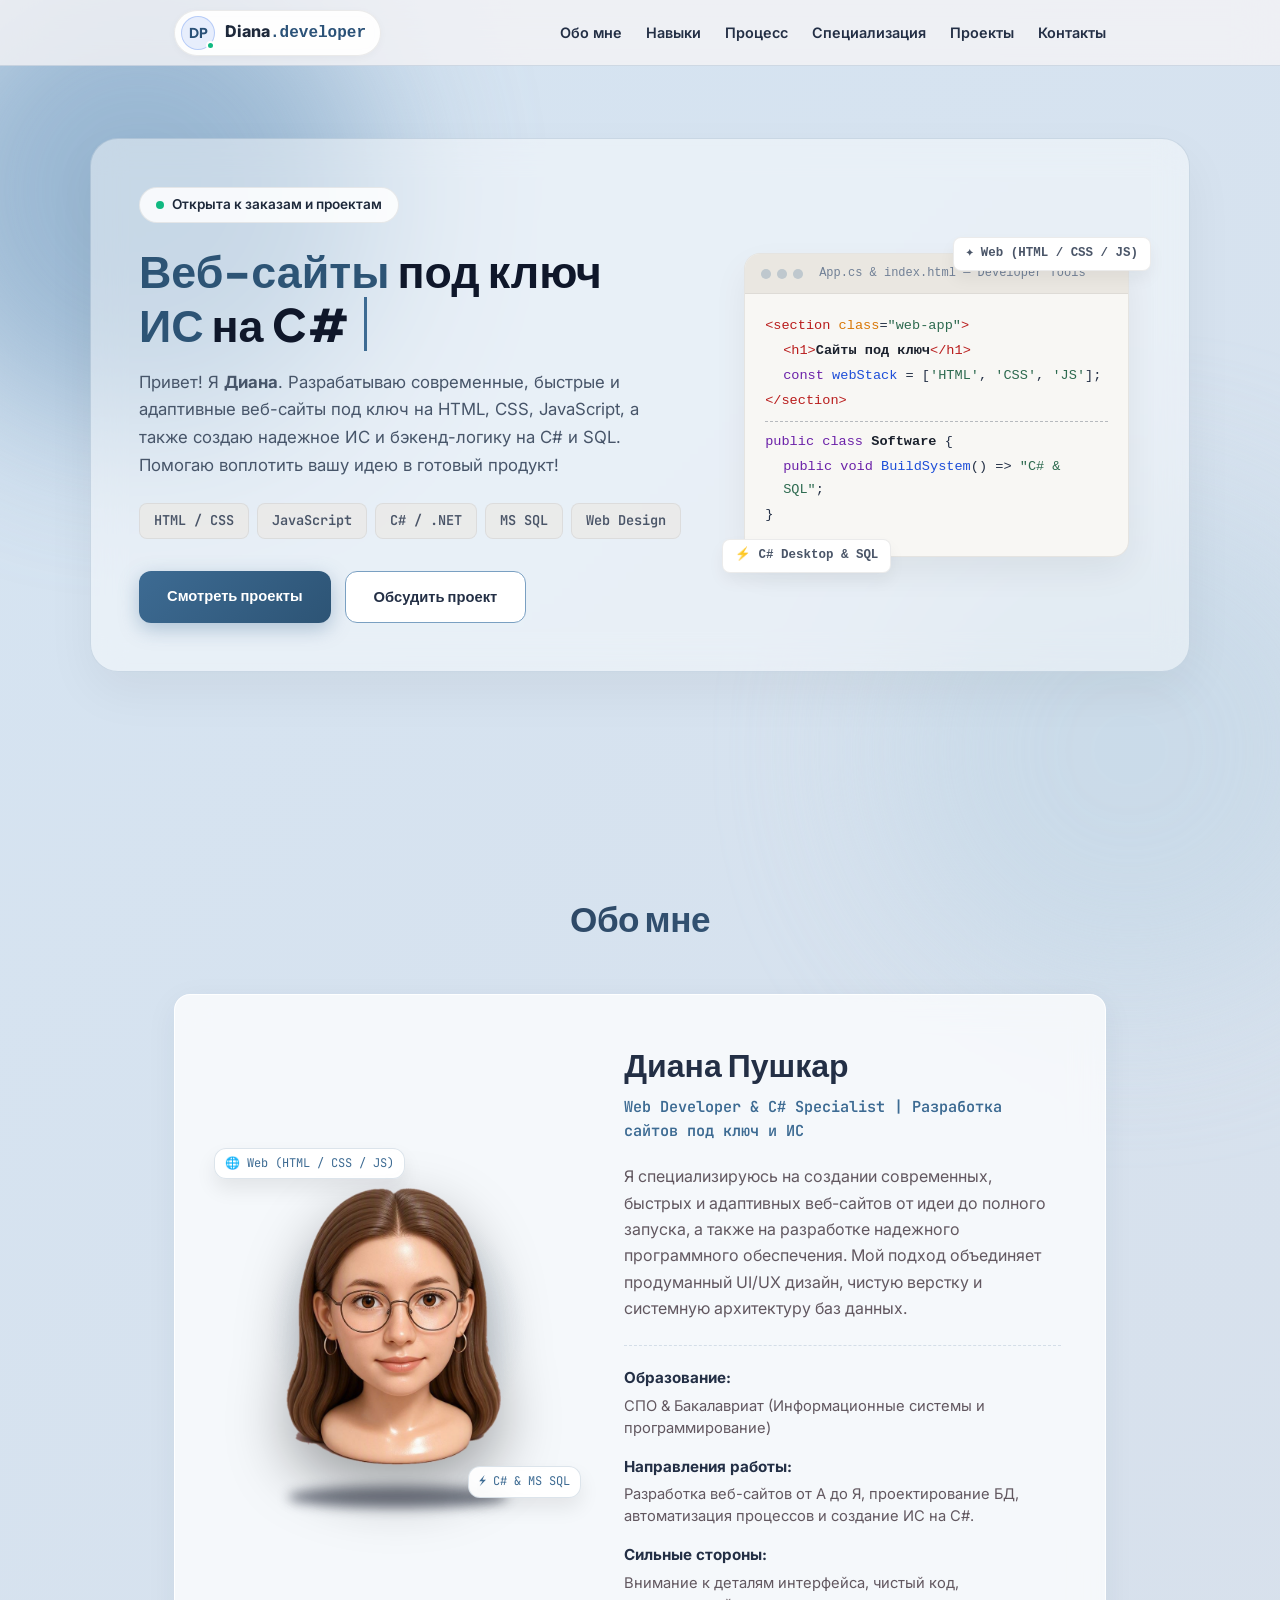
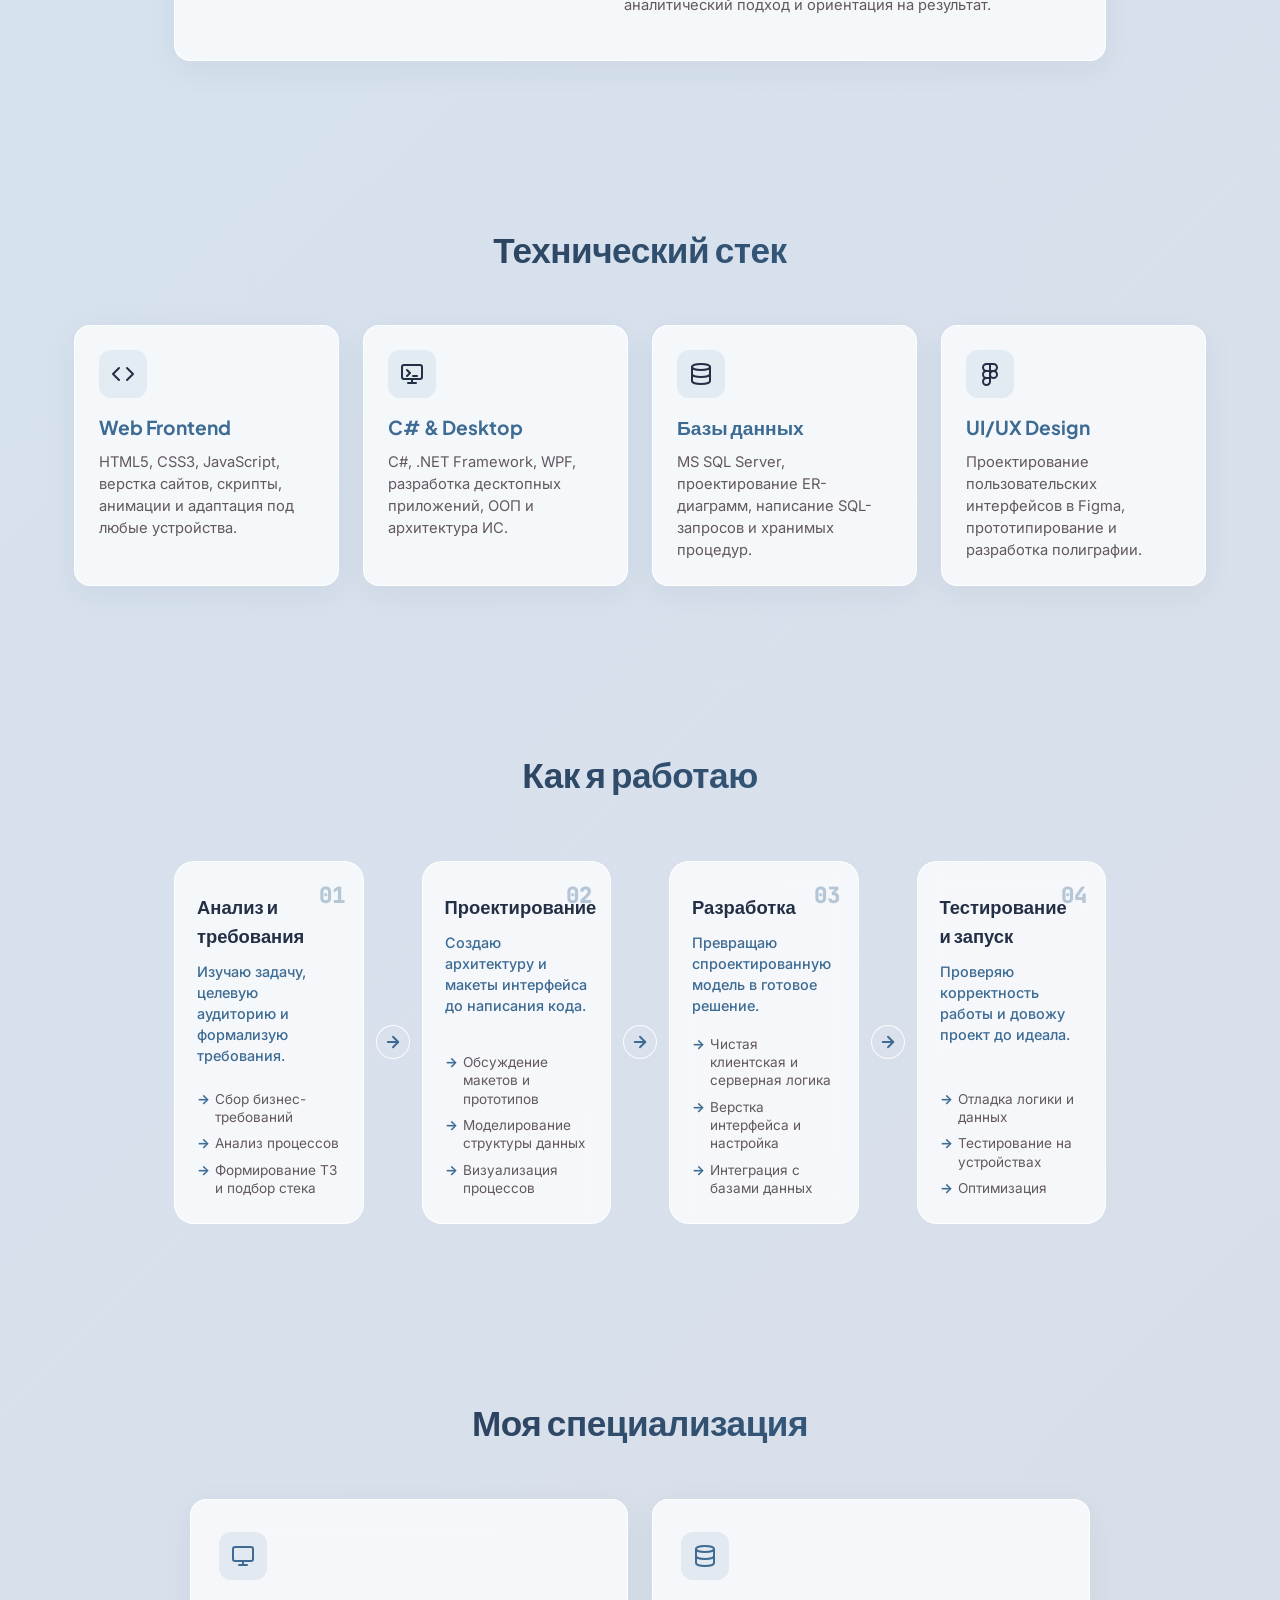
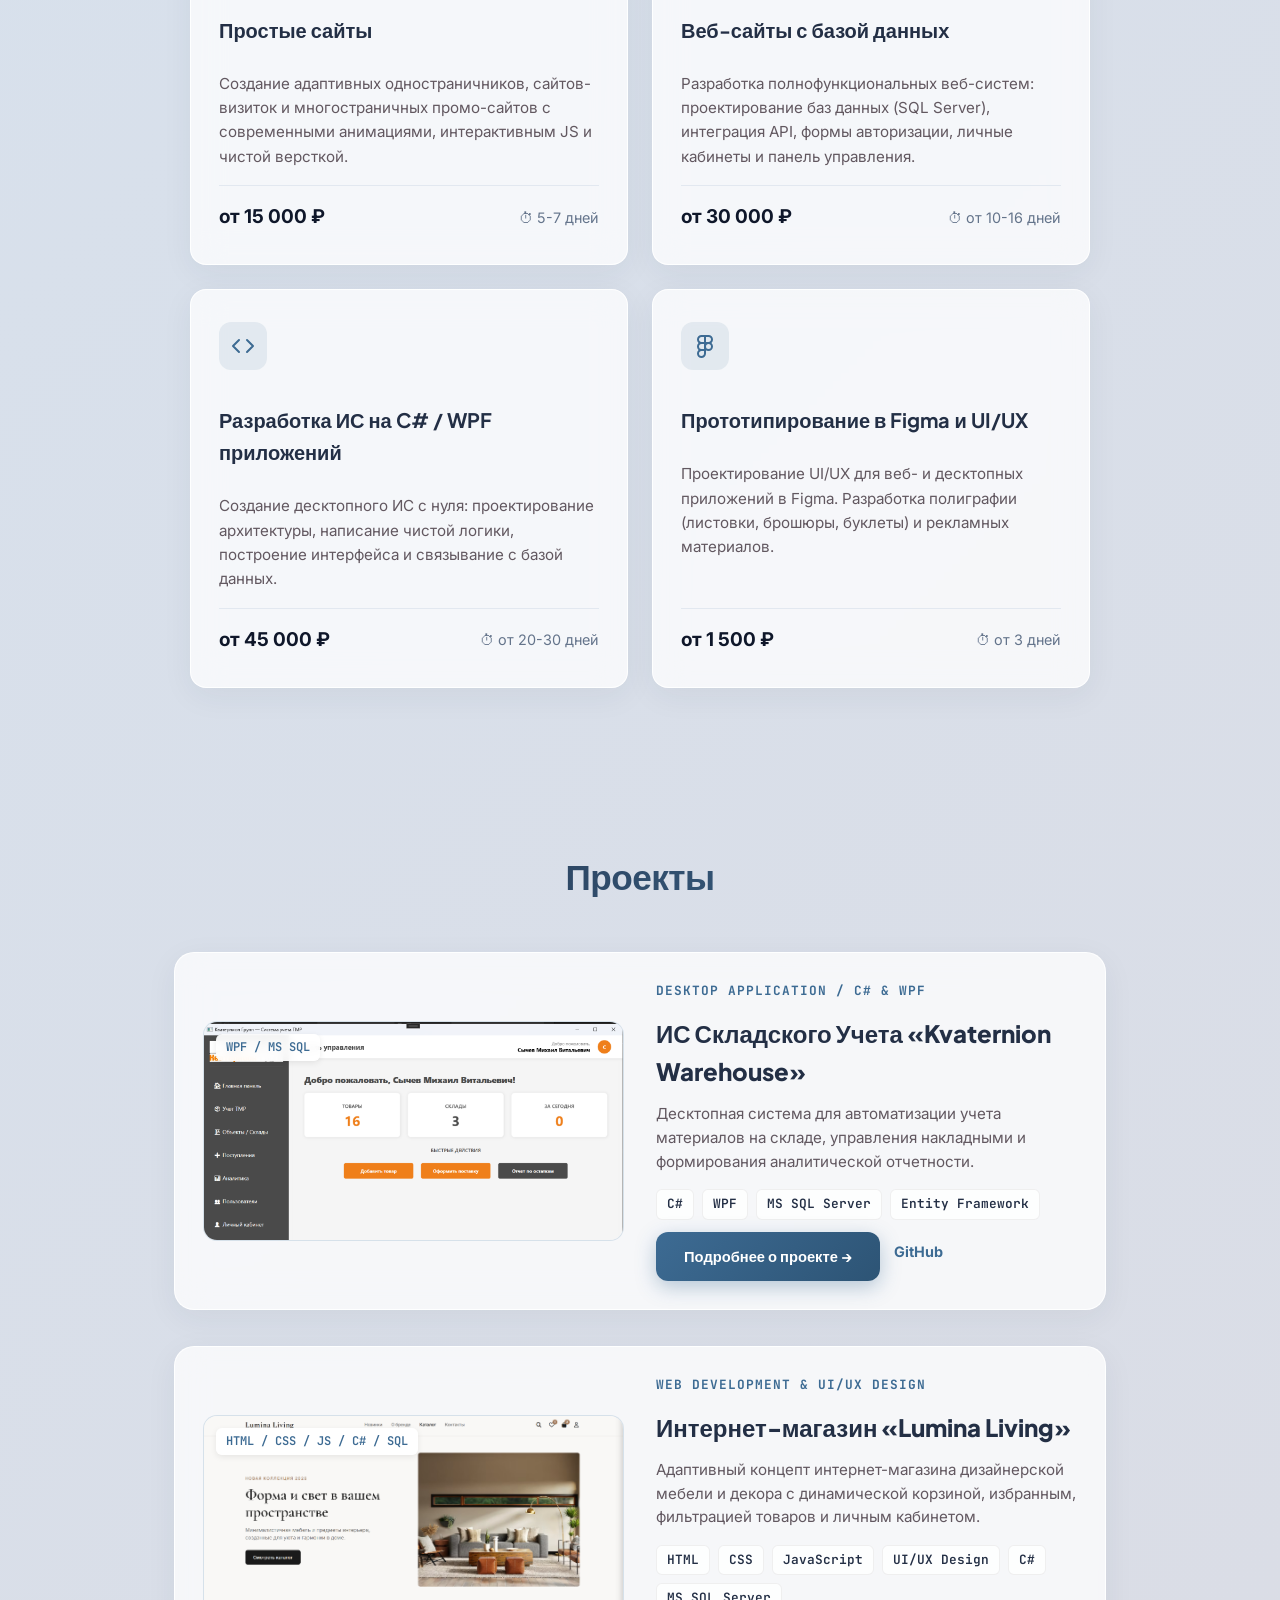
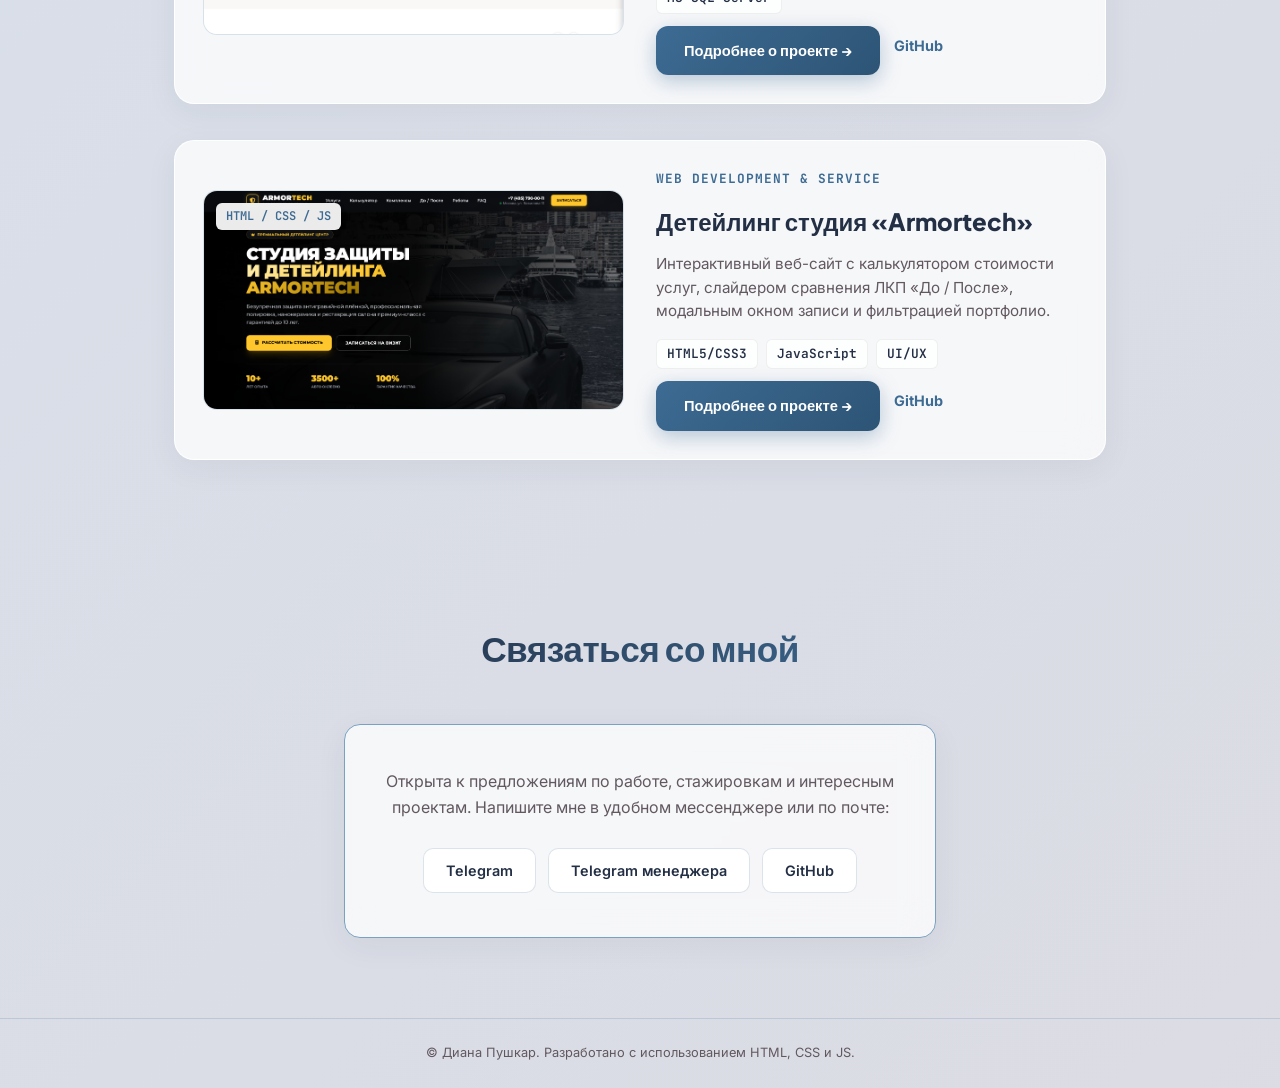
==== commit 4f252eb0: "Add portfolio files and Open Graph metadata" ====
--- a/index.html
+++ b/index.html
@@ -5,23 +5,11 @@
     <meta charset="UTF-8">
     <meta name="viewport" content="width=device-width, initial-scale=1.0">
     <title>Диана | Веб-сайты под ключ &amp; ИС на C#</title>
-    <title>Диана Пушкар | Разработка сайтов &amp; ИС на C#</title>
-    <title>Диана Пушкар | Разработка сайтов &amp; ИС на C#</title>
     <meta name="description" content="Портфолио Дианы Пушкар: разработка веб-сайтов и информационных систем.">
 
     <!-- Иконки для вкладки браузера и Apple -->
     <link rel="icon" href="images/og-cover.png" type="image/png">
     <link rel="apple-touch-icon" href="images/og-cover.png">
-
-    <!-- Open Graph (для Telegram, VK, WhatsApp, LinkedIn) -->
-    <meta property="og:type" content="website">
-    <meta property="og:url" content="https://pushkardiana.github.io/portfolio/">
-    <meta property="og:title" content="Диана Пушкар | Web Development &amp; C# Systems">
-    <meta property="og:description"
-        content="Портфолио веб-разработчика и C# специалиста. Готовые кейсы, стек технологий и контакты.">
-    <meta property="og:image" content="https://pushkardiana.github.io/portfolio/images/og-cover.png">
-    <meta property="og:image:width" content="1200">
-    <meta property="og:image:height" content="630">
 
     <!-- Шрифты -->
     <link rel="preconnect" href="https://fonts.googleapis.com">
--- a/style.css
+++ b/style.css
@@ -2095,3 +2095,39 @@
 section[id] {
   scroll-margin-top: 70px;
 }
+
+/* Адаптив для мобильных устройств  */
+@media (max-width: 768px) {
+  .hero-title {
+    font-size: 1.8rem;
+    line-height: 1.25;
+  }
+
+  .typewriter {
+    white-space: normal !important;
+    border-right: none !important;
+    width: auto !important;
+    animation: none !important;
+  }
+
+  .hero-title .highlight {
+    display: inline;
+  }
+
+  .hero-actions {
+    display: flex;
+    flex-direction: row;
+    justify-content: center;
+    gap: 10px;
+    width: 100%;
+  }
+
+  /* Делаем сами кнопки узкими по содержимому */
+  .hero-actions .btn {
+    height: auto;
+    padding: 8px 14px;
+    font-size: 0.85rem;
+    white-space: nowrap;
+    flex: 0 1 auto;
+  }
+}
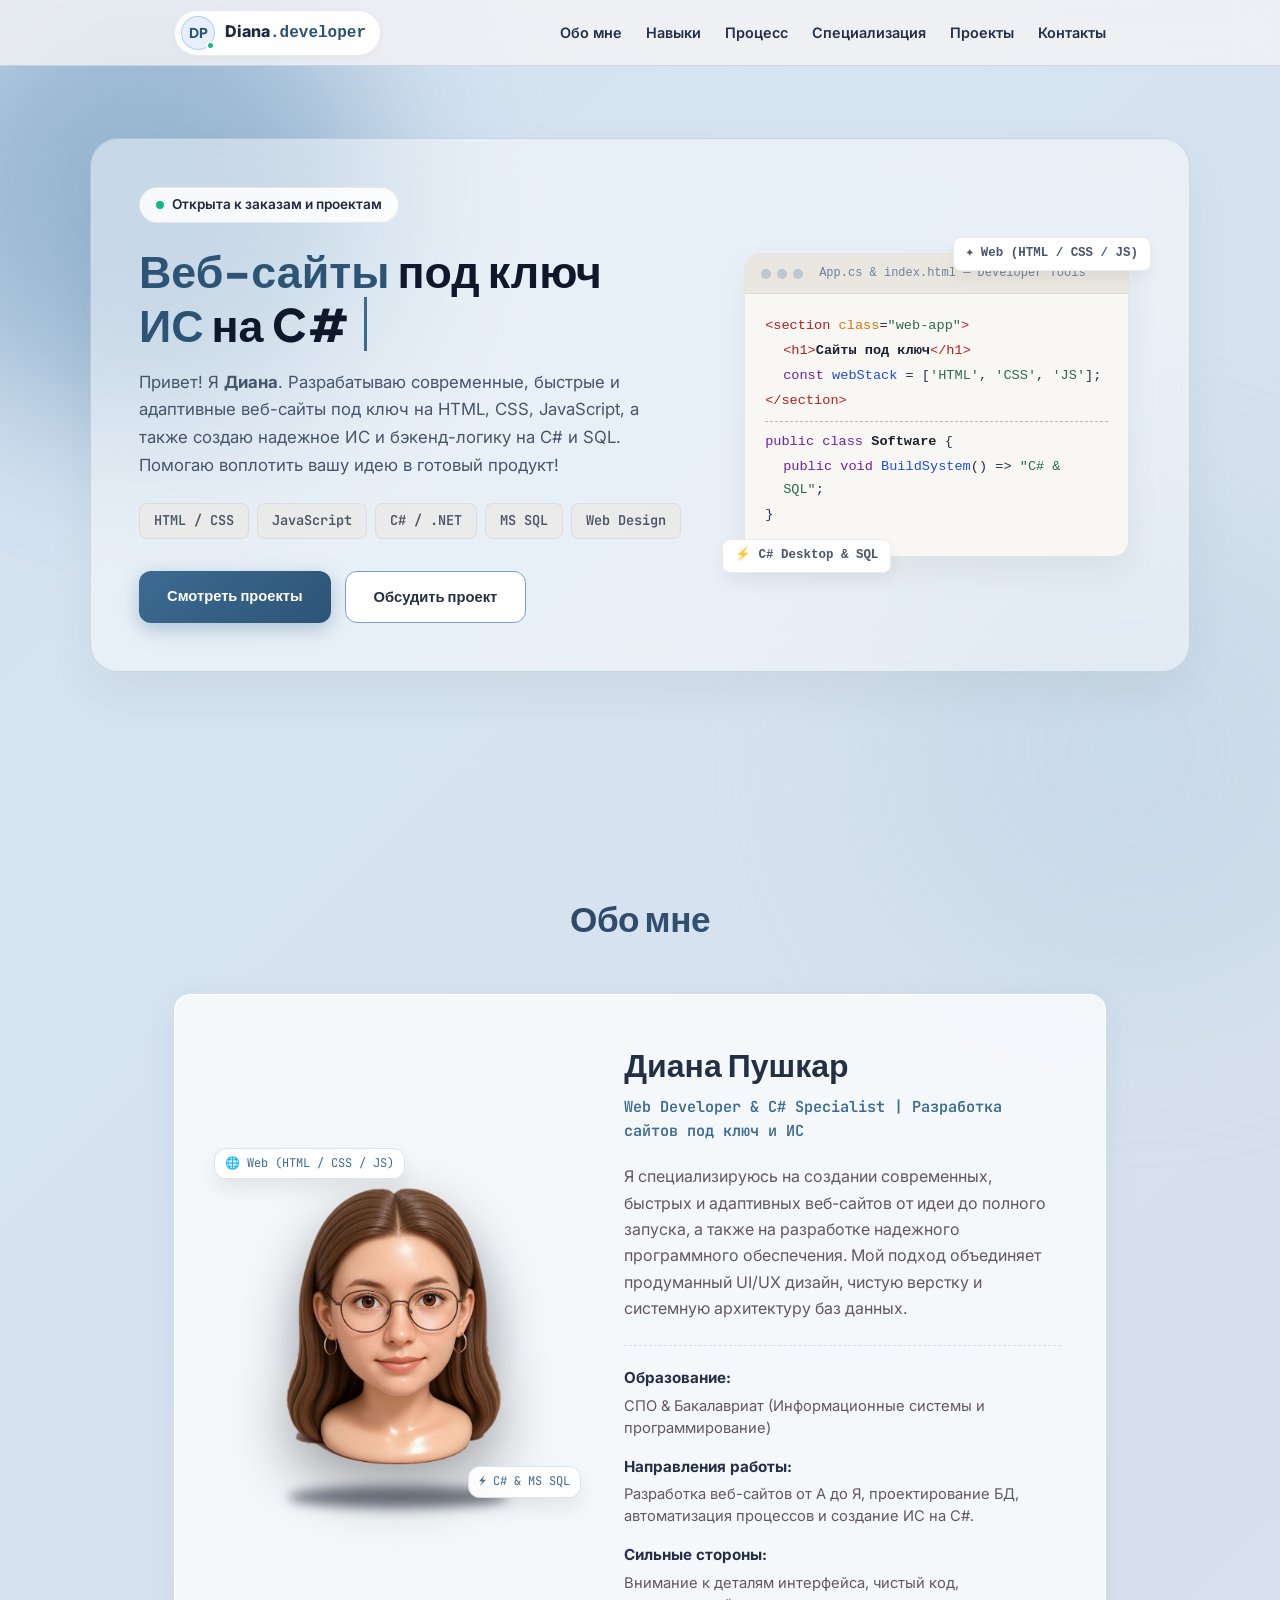
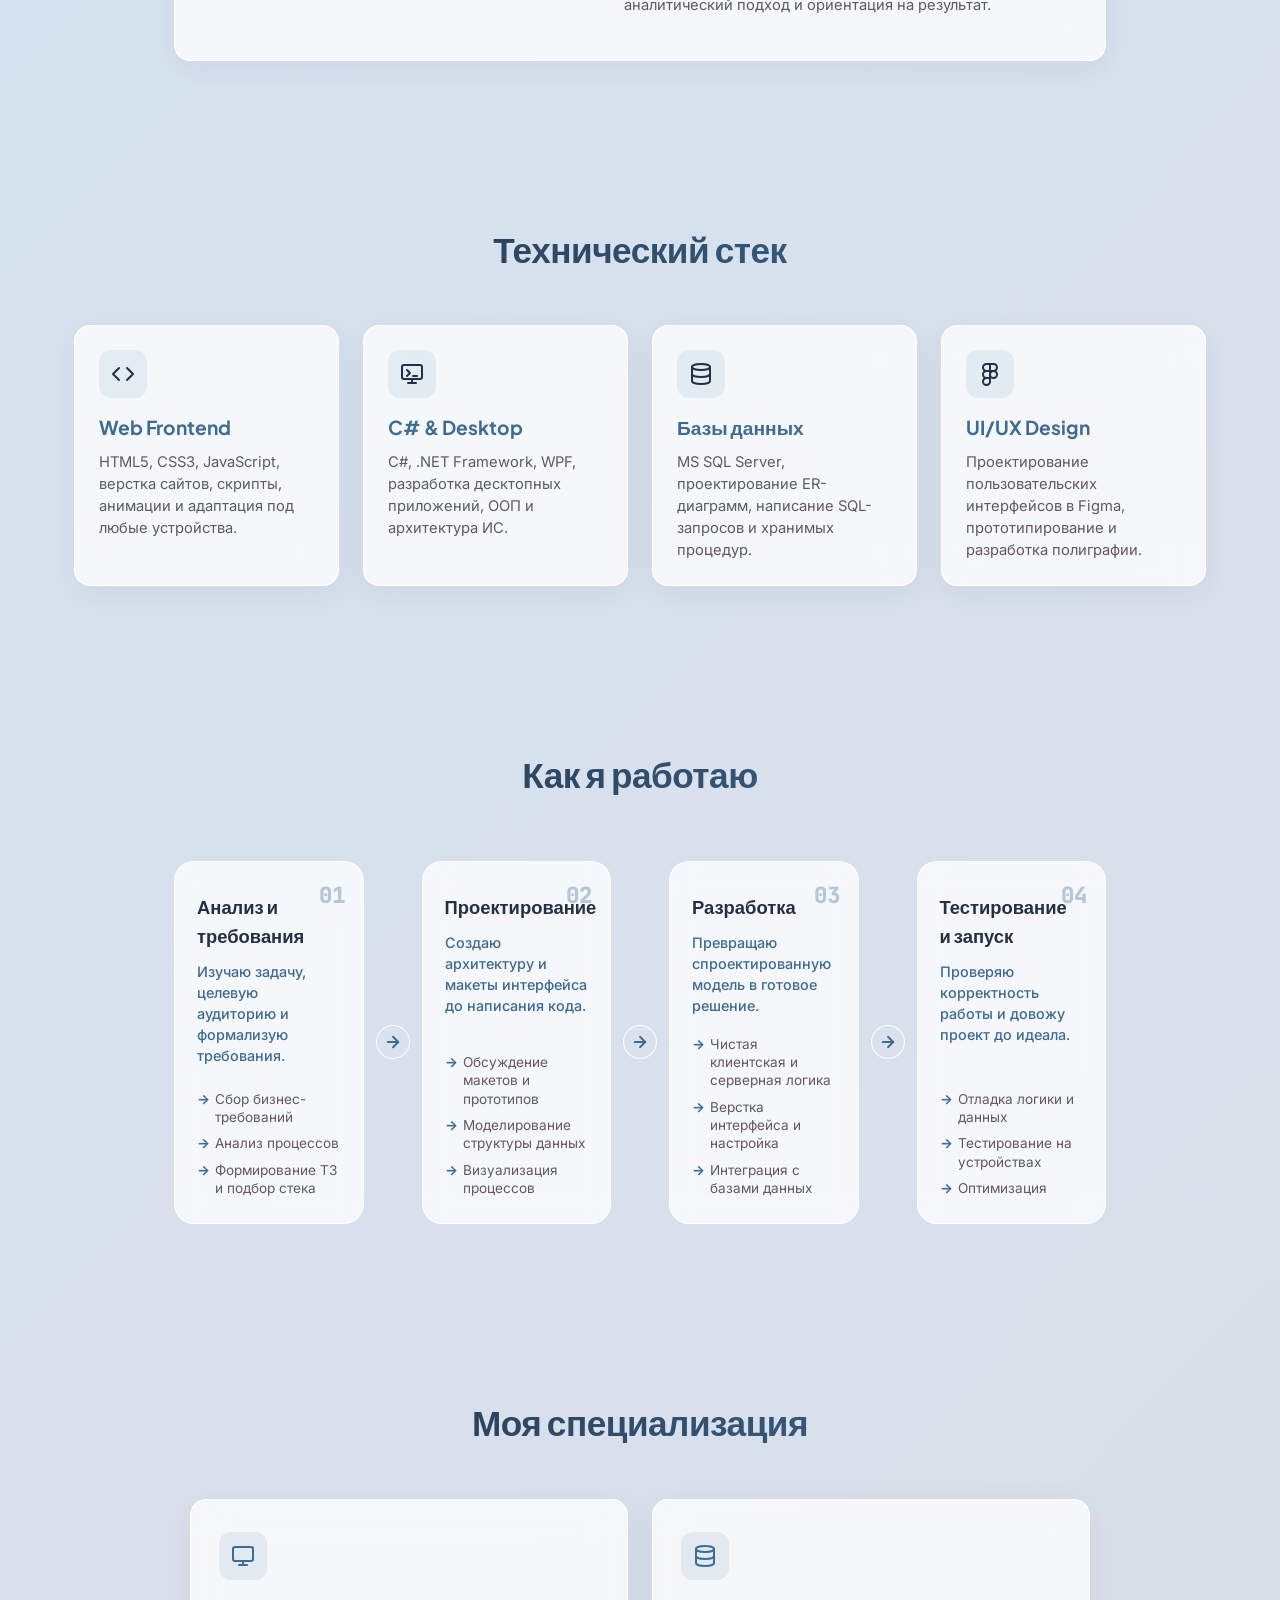
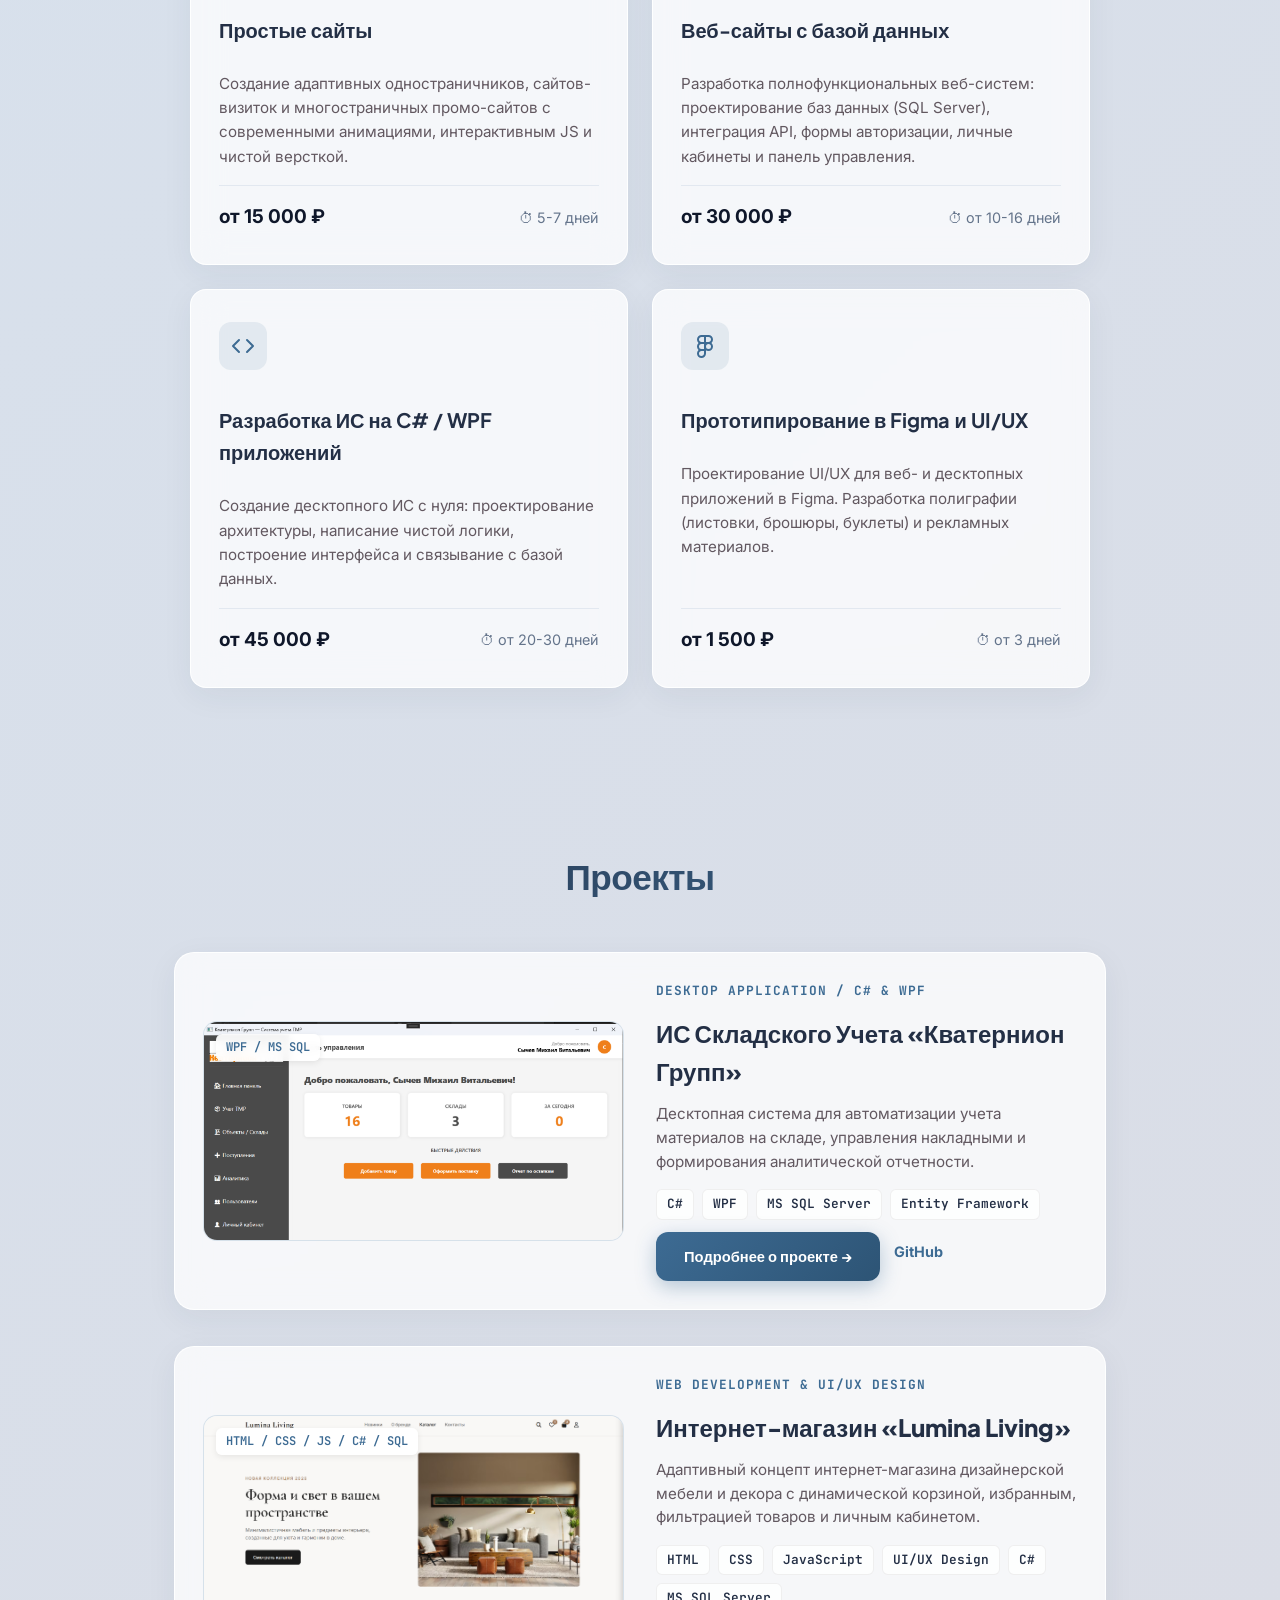
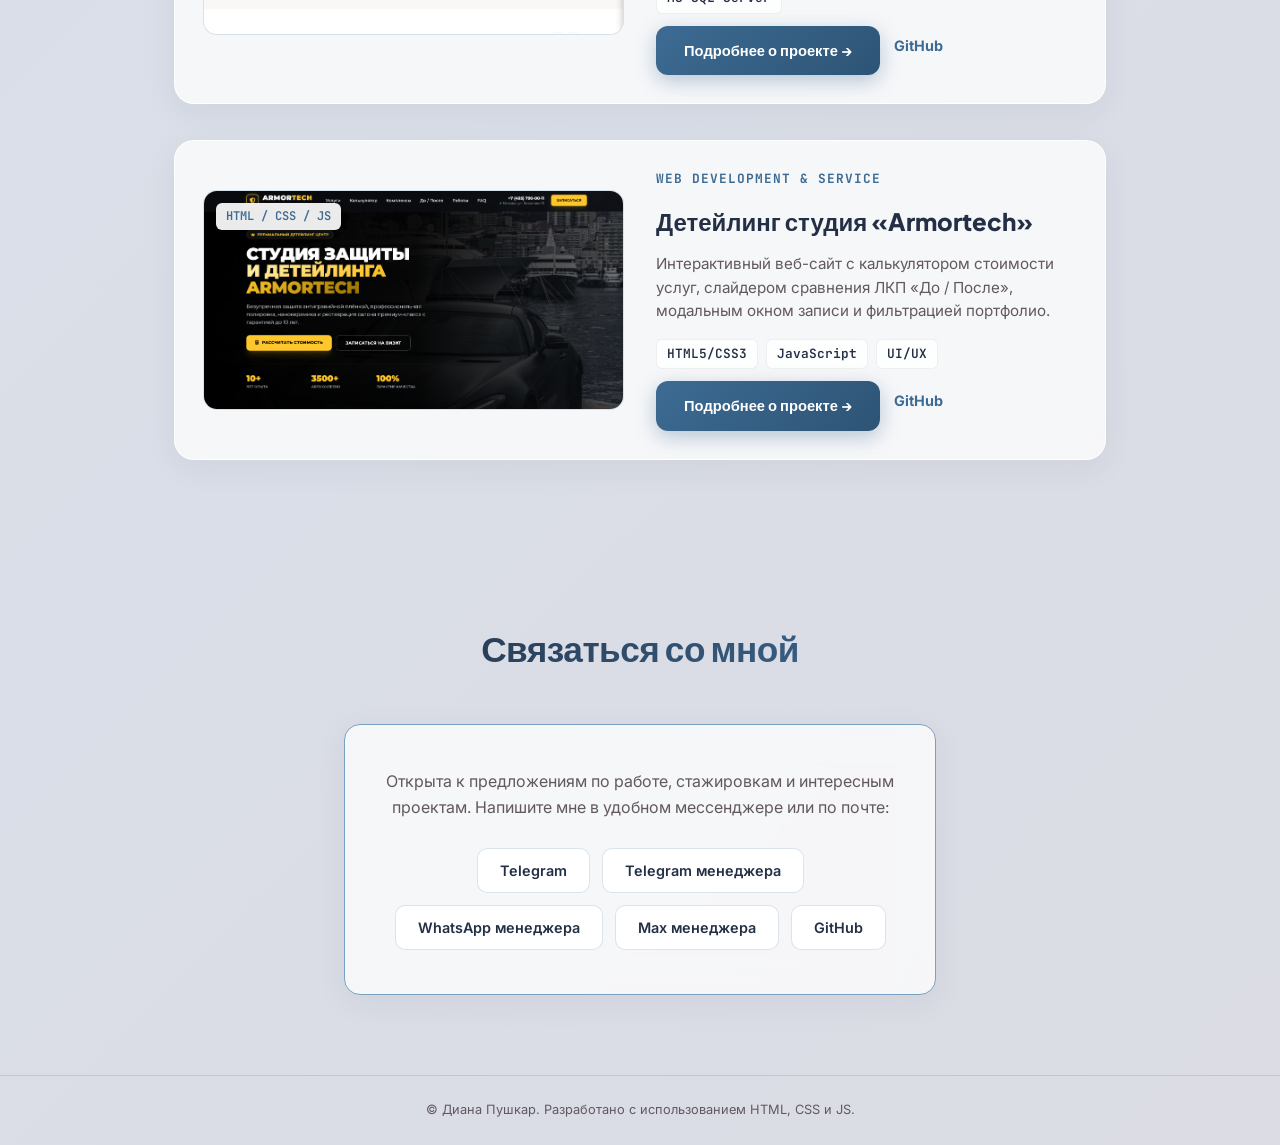
==== commit 7574f457: "Add portfolio files and Open Graph metadata" ====
--- a/index.html
+++ b/index.html
@@ -444,7 +444,7 @@
                     </div>
                     <div class="project-info">
                         <span class="project-category">Desktop Application / C# &amp; WPF</span>
-                        <h3>ИС Складского Учета «Kvaternion Warehouse»</h3>
+                        <h3>ИС Складского Учета «Кватернион Групп»</h3>
                         <p>Десктопная система для автоматизации учета материалов на складе, управления накладными и
                             формирования аналитической отчетности.</p>
 
@@ -541,8 +541,12 @@
                 <div class="social-links">
                     <a href="https://t.me/dia_nka02" target="_blank" class="social-btn">Telegram</a>
                     <a href="https://t.me/DanilTenar" class="social-btn">Telegram менеджера</a>
+                    <a href="https://wa.me/79776677798" class="social-btn">WhatsApp менеджера</a>
+                    <a href="https://max.ru/u/f9LHodD0cOLZGuYuB2yILzCqjNDyl80bAb8Le5J8PWkG5hEd6UIlLgCjIYE"
+                        target="_blank" class="social-btn">Max менеджера</a>
                     <a href="https://github.com/PushkarDiana" target="_blank" class="social-btn">GitHub</a>
                 </div>
+
             </div>
         </div>
     </section>
--- a/style.css
+++ b/style.css
@@ -385,60 +385,63 @@
   transform: rotate(-45deg);
 }
 
-/* --- АДАПТИВ ДЛЯ МОБИЛЬНЫХ (до 768px) --- */
-@media (max-width: 768px) {
+/* --- МОБИЛЬНАЯ НАВИГАЦИЯ (экраны до 808px включительно) --- */
+@media (max-width: 808px) {
   .nav-toggle {
-    display: flex !important;
+    display: flex;
     align-items: center;
     justify-content: center;
   }
 
   .nav-links {
-    position: fixed !important;
-    top: 65px !important;
-    left: 0 !important;
-    width: 100vw !important;
-
-    background: rgba(244, 243, 245, 0.98) !important;
+    position: absolute; /* Позиционируем относительно шапки, а не всего экрана */
+    top: 65px;
+    right: 24px; /* Прижимаем блок к правому краю */
+    left: auto; /* Отменяем растягивание от левого края */
+    width: auto;
+    min-width: 220px; /* Задаем аккуратную ширину меню */
+
+    background: rgba(244, 243, 245, 0.98);
     backdrop-filter: blur(20px);
     -webkit-backdrop-filter: blur(20px);
-    border-bottom: 1px solid var(--glass-border-dark, rgba(0, 0, 0, 0.1));
-
-    display: flex !important;
-    flex-direction: column !important;
-    align-items: center !important;
-    gap: 0 !important;
+    border: 1px solid var(--glass-border-dark, rgba(0, 0, 0, 0.1));
+    border-radius: 16px;
+
+    display: flex;
+    flex-direction: column;
+    align-items: flex-start; /* Выравниваем элементы внутри блока по левому краю */
+    gap: 0;
 
     /* Скрытие по умолчанию */
-    opacity: 0 !important;
-    visibility: hidden !important;
-    transform: translateY(-10px) !important;
+    opacity: 0;
+    visibility: hidden;
+    transform: translateY(-10px);
     transition:
       opacity 0.3s ease,
       transform 0.3s ease,
-      visibility 0.3s ease !important;
-
-    z-index: 9999 !important;
+      visibility 0.3s ease;
+
+    z-index: 9999;
     box-shadow: 0 15px 30px rgba(0, 0, 0, 0.12);
   }
 
   .nav-links.active {
-    opacity: 1 !important;
-    visibility: visible !important;
-    transform: translateY(0) !important;
-    padding: 16px 0 !important;
-  }
-
-  .nav-link {
-    width: 100% !important;
-    text-align: center !important;
-    padding: 14px 0 !important;
-    font-size: 1.05rem !important;
-    display: block !important;
-    color: var(--color-text-main, #1e293b) !important;
-  }
-}
-
+    opacity: 1;
+    visibility: visible;
+    transform: translateY(0);
+    padding: 12px 0;
+  }
+
+  .nav-link,
+  .nav-links a {
+    width: 100%;
+    text-align: center;
+    padding: 14px 0;
+    font-size: 1.05rem;
+    display: block;
+    color: var(--color-text-main, #1e293b);
+  }
+}
 /* ==========================================================================
    ПОЛУПРОЗРАЧНЫЙ ТЕМНЫЙ ФОН (OVERLAY)
    ========================================================================== */
@@ -1360,9 +1363,13 @@
   display: flex;
   justify-content: center;
   gap: 12px;
+  flex-wrap: wrap;
 }
 
 .social-btn {
+  display: inline-flex;
+  align-items: center;
+  justify-content: center;
   padding: 10px 22px;
   border-radius: 10px;
   background: #ffffff;
@@ -1372,6 +1379,7 @@
   font-weight: 600;
   font-size: 0.9rem;
   transition: all 0.25s;
+  white-space: nowrap;
 }
 
 .social-btn:hover {
@@ -1394,10 +1402,6 @@
   border-top: 1px solid var(--glass-border-dark);
 }
 
-.social-btn {
-  word-break: break-all;
-}
-
 /* ==========================================================================
    9. АДАПТИВНОСТЬ (MEDIA QUERIES)
    ========================================================================== */
@@ -1454,69 +1458,11 @@
     font-size: 2.4rem;
   }
 }
-/* --- ДЕСКТОП И НОУТБУКИ (более 768px) --- */
-@media (min-width: 769px) {
-  /* Прячем кнопку-гамбургер */
-  .nav-toggle {
-    display: none !important;
-  }
-
-  .nav-links {
-    display: flex !important;
-    position: static !important;
-    transform: none !important;
-    opacity: 1 !important;
-    visibility: visible !important;
-    height: auto !important;
-    width: auto !important;
-    background: transparent !important;
-    box-shadow: none !important;
-    flex-direction: row !important;
-    padding: 0 !important;
-  }
-}
 
 /* --- МОБИЛЬНЫЕ И ПЛАНШЕТЫ (до 768px) --- */
 @media (max-width: 768px) {
-  .nav-toggle {
-    display: flex !important;
-  }
-
   .section {
     padding: 35px 0;
-  }
-
-  .nav-links {
-    position: fixed !important;
-    top: 65px !important;
-    right: 0 !important;
-    left: auto !important;
-
-    width: 280px !important;
-    max-width: 85vw !important;
-    height: calc(100vh - 65px) !important;
-
-    background: rgba(244, 243, 245, 0.8) !important;
-    backdrop-filter: blur(20px);
-    -webkit-backdrop-filter: blur(20px);
-    border-left: 1px solid var(--glass-border-dark, rgba(0, 0, 0, 0.1));
-    border-bottom: 1px solid var(--glass-border-dark, rgba(0, 0, 0, 0.1));
-
-    display: flex !important;
-    flex-direction: column !important;
-    align-items: stretch !important;
-    gap: 0 !important;
-
-    opacity: 0 !important;
-    visibility: hidden !important;
-    transform: translateX(100%) !important;
-    transition:
-      opacity 0.3s ease,
-      transform 0.3s cubic-bezier(0.4, 0, 0.2, 1),
-      visibility 0.3s ease !important;
-
-    z-index: 9999 !important;
-    box-shadow: -10px 15px 30px rgba(0, 0, 0, 0.12);
   }
 
   .nav-links.active {
@@ -2099,19 +2045,13 @@
 /* Адаптив для мобильных устройств  */
 @media (max-width: 768px) {
   .hero-title {
-    font-size: 1.8rem;
-    line-height: 1.25;
-  }
-
-  .typewriter {
-    white-space: normal !important;
-    border-right: none !important;
-    width: auto !important;
-    animation: none !important;
-  }
-
-  .hero-title .highlight {
-    display: inline;
+    font-size: 1.6rem; /* Чуть уменьшаем шрифт, чтобы строки помещались */
+    line-height: 1.3;
+  }
+
+  /* Сохраняем анимацию, но регулируем размеры под экран */
+  .hero-title .typewriter {
+    font-size: 1.6rem;
   }
 
   .hero-actions {
@@ -2130,4 +2070,19 @@
     white-space: nowrap;
     flex: 0 1 auto;
   }
-}
+  .project-links {
+    display: flex;
+    flex-direction: column; /* Выстраиваем кнопки в колонку */
+    align-items: center; /* Центрируем по горизонтали */
+    gap: 10px; /* Расстояние между кнопками */
+    width: 100%;
+  }
+
+  /* Настройка ширины и выравнивания текста внутри самих кнопок */
+  .project-links .btn {
+    width: 100%; /* Кнопки будут одинаковой ширины */
+    max-width: 260px; /* Ограничение, чтобы не растягивались во весь экран */
+    text-align: center;
+    justify-content: center;
+  }
+}
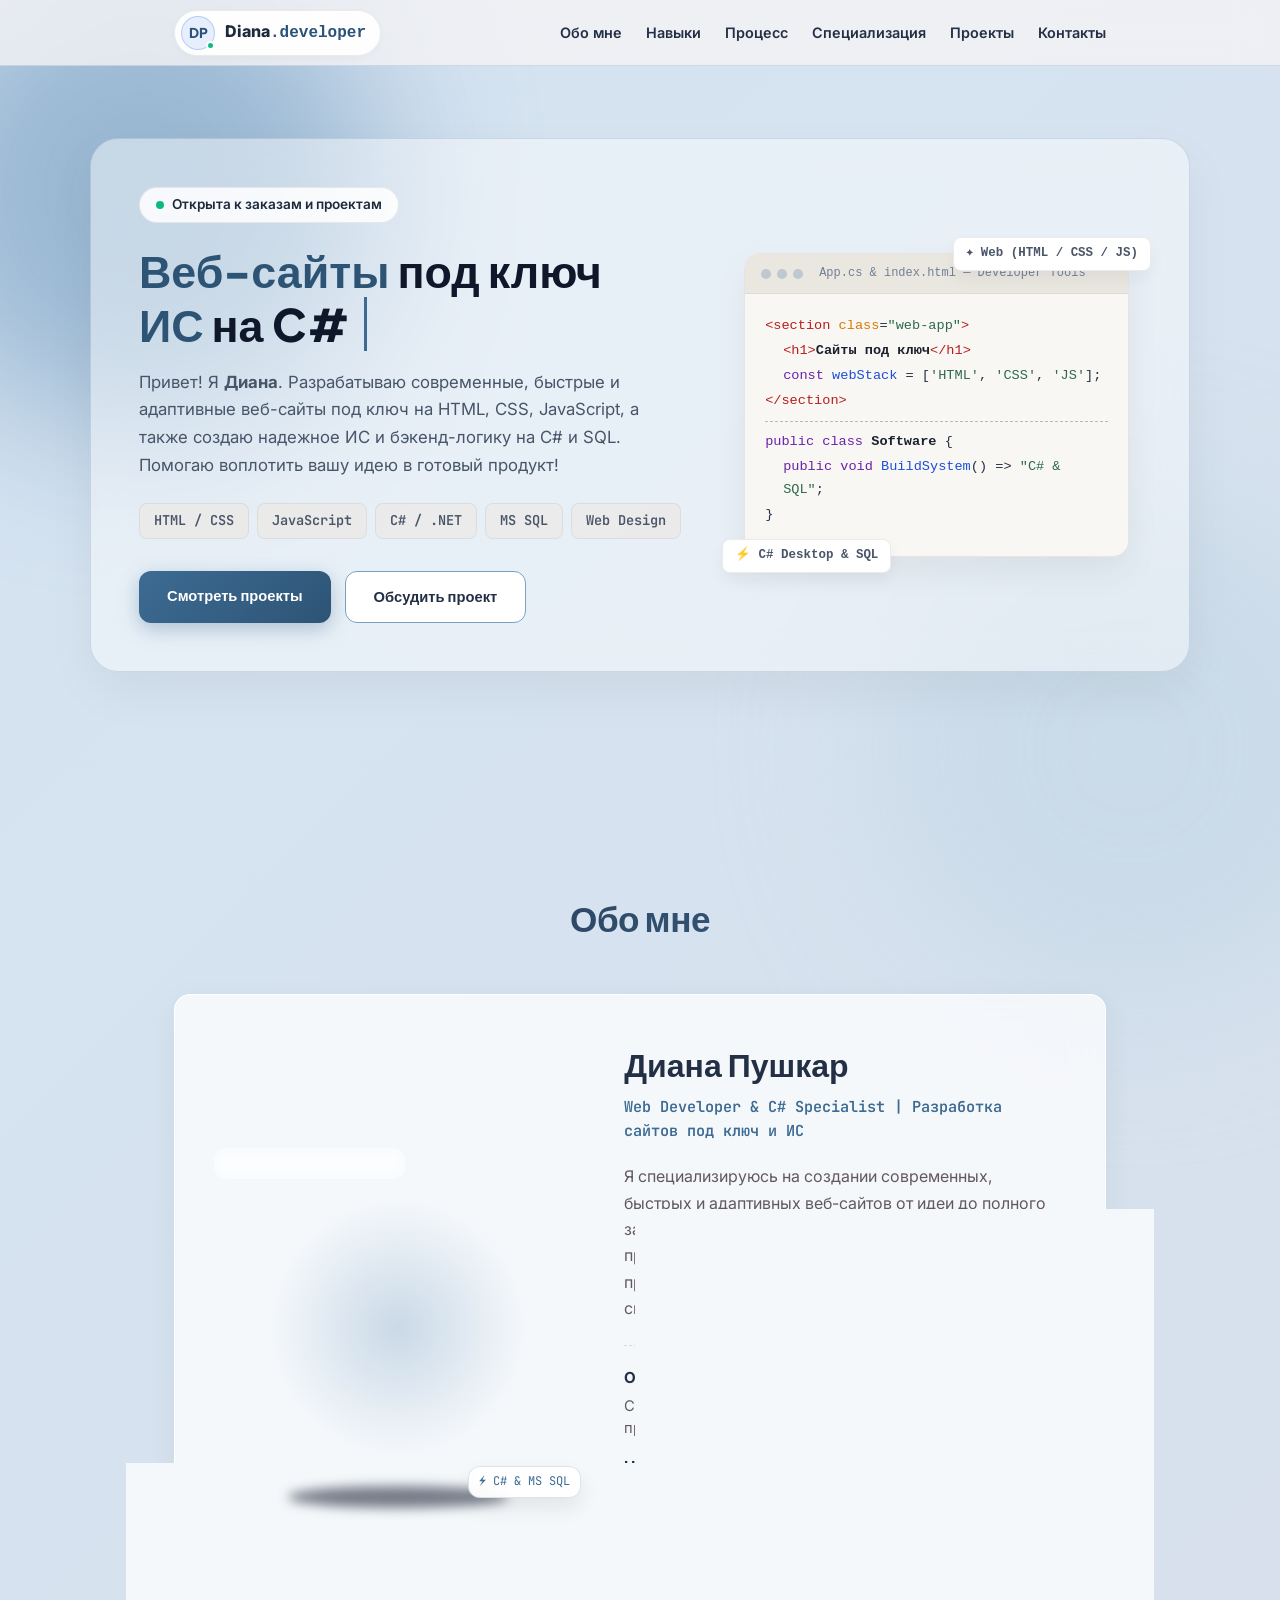
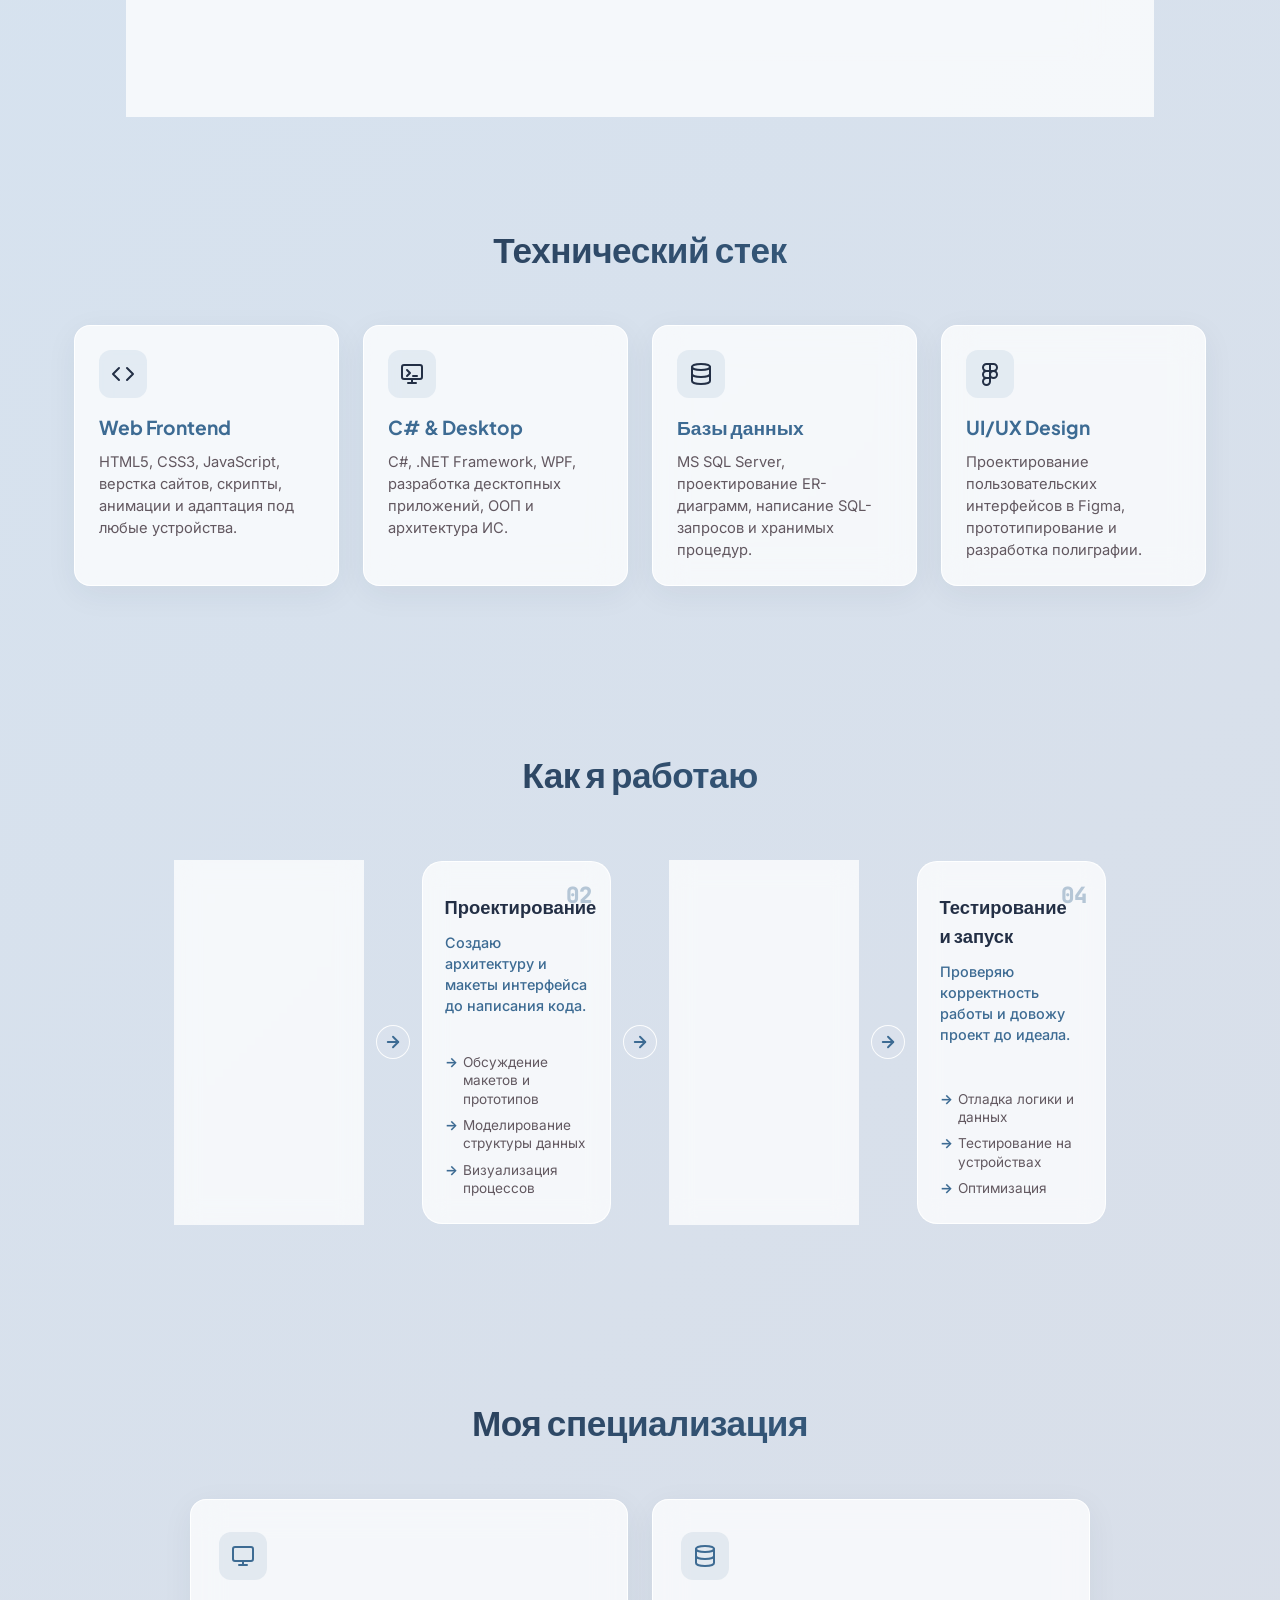
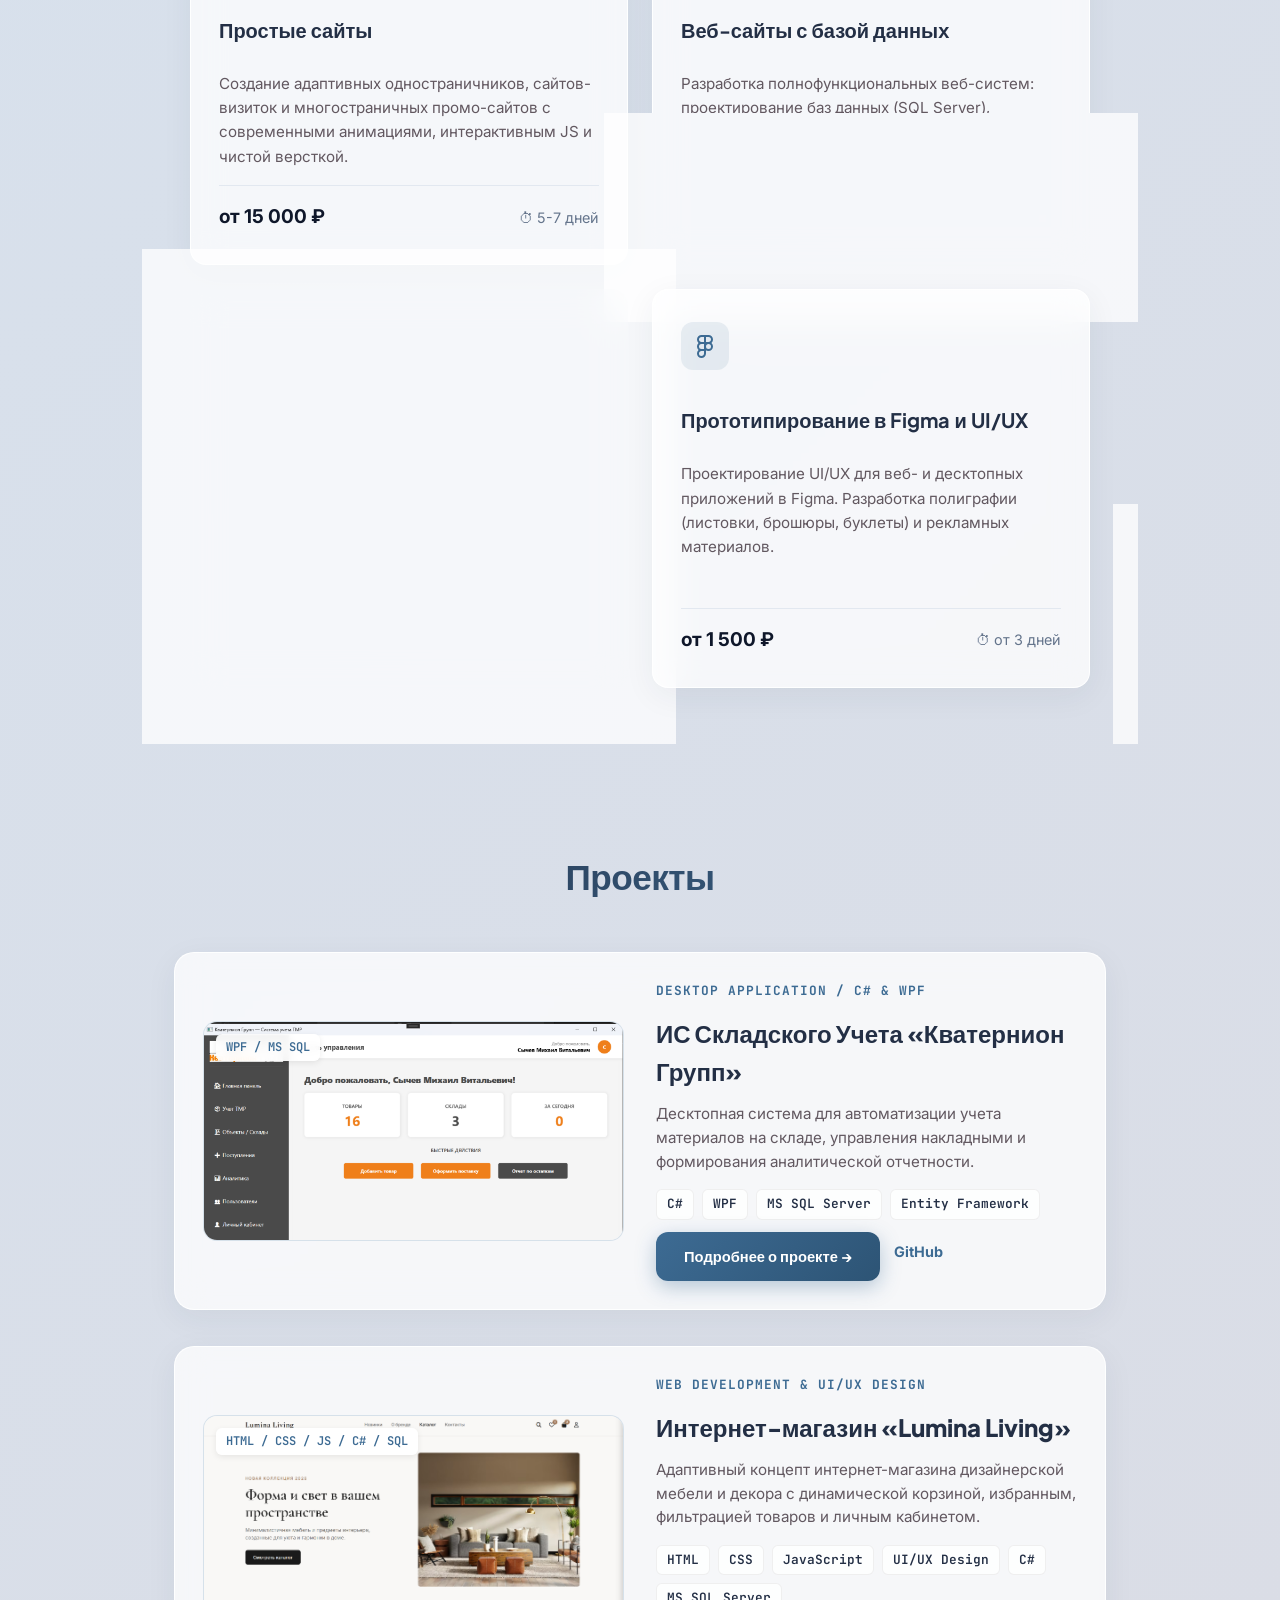
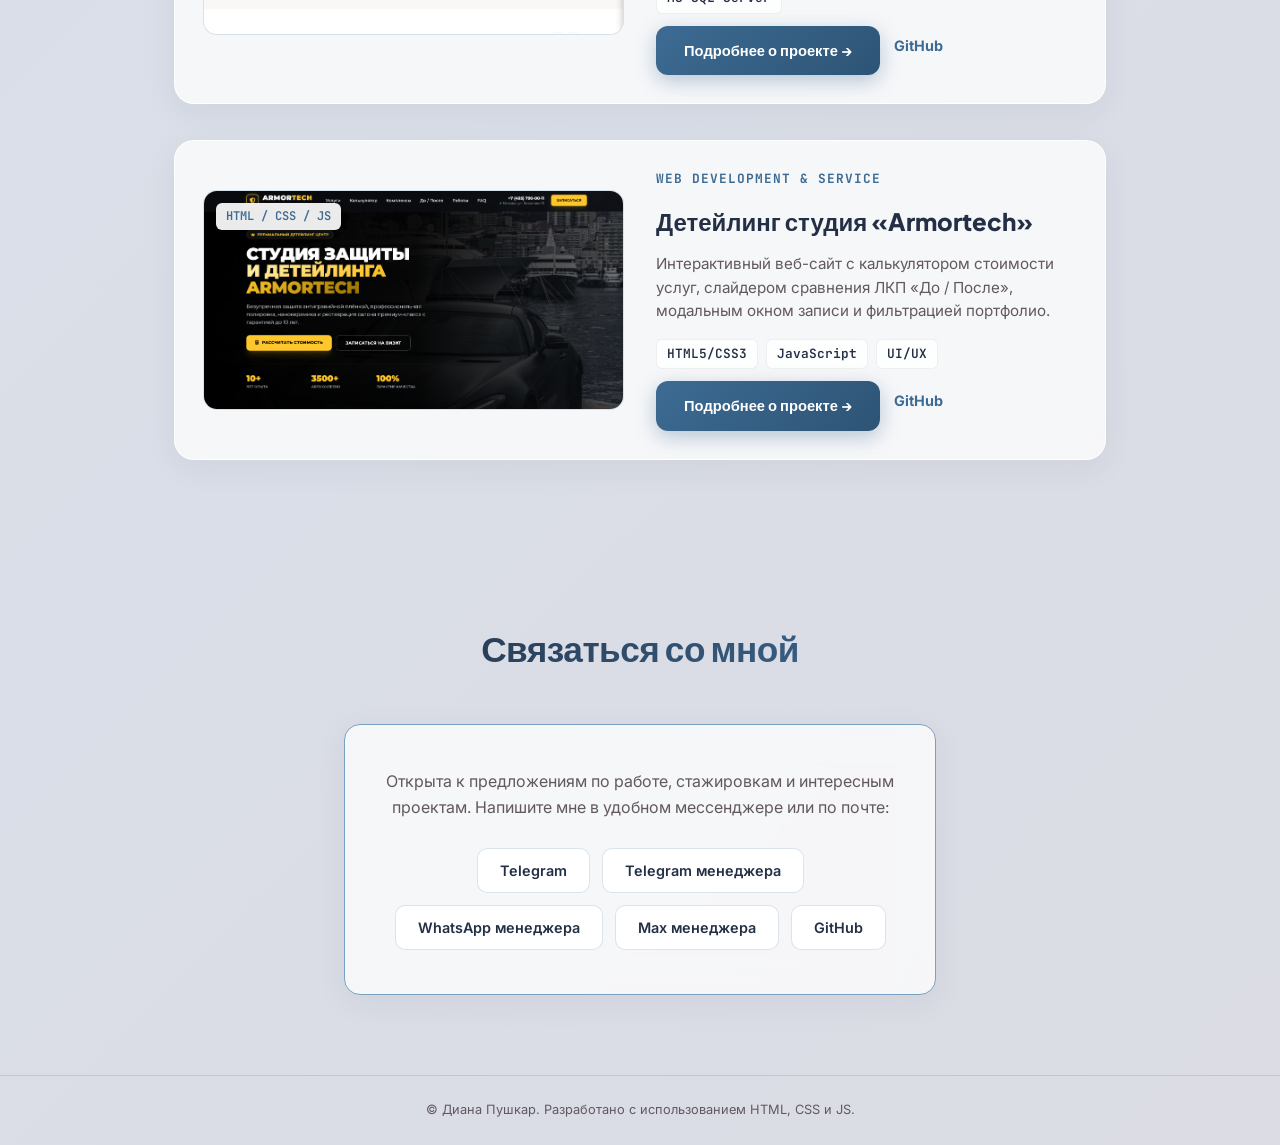
==== commit 240fd91e: "Add portfolio files and Open Graph metadata" ====
--- a/index.html
+++ b/index.html
@@ -10,6 +10,25 @@
     <!-- Иконки для вкладки браузера и Apple -->
     <link rel="icon" href="images/og-cover.png" type="image/png">
     <link rel="apple-touch-icon" href="images/og-cover.png">
+
+    <!-- Open Graph превью -->
+    <meta property="og:type" content="website">
+    <meta property="og:url" content="https://pushkardiana.github.io/portfolio/">
+    <meta property="og:title" content="Диана Пушкар | Веб-сайты под ключ &amp; ИС на C#">
+    <meta property="og:description"
+        content="Разработка веб-сайтов и десктопных приложений на C#. Посмотрите портфолио и проекты.">
+    <meta property="og:image" content="https://pushkardiana.github.io/portfolio/images/og-cover.png">
+    <meta property="og:image:secure_url" content="https://pushkardiana.github.io/portfolio/images/og-cover.png">
+    <meta property="og:image:type" content="image/png">
+    <meta property="og:image:width" content="1200">
+    <meta property="og:image:height" content="630">
+
+    <!-- Для Telegram и Twitter -->
+    <meta name="twitter:card" content="summary_large_image">
+    <meta name="twitter:title" content="Диана Пушкар | Веб-сайты под ключ &amp; ИС на C#">
+    <meta name="twitter:description"
+        content="Разработка веб-сайтов и десктопных приложений на C#. Посмотрите портфолио и проекты.">
+    <meta name="twitter:image" content="https://pushkardiana.github.io/portfolio/images/og-cover.png">
 
     <!-- Шрифты -->
     <link rel="preconnect" href="https://fonts.googleapis.com">
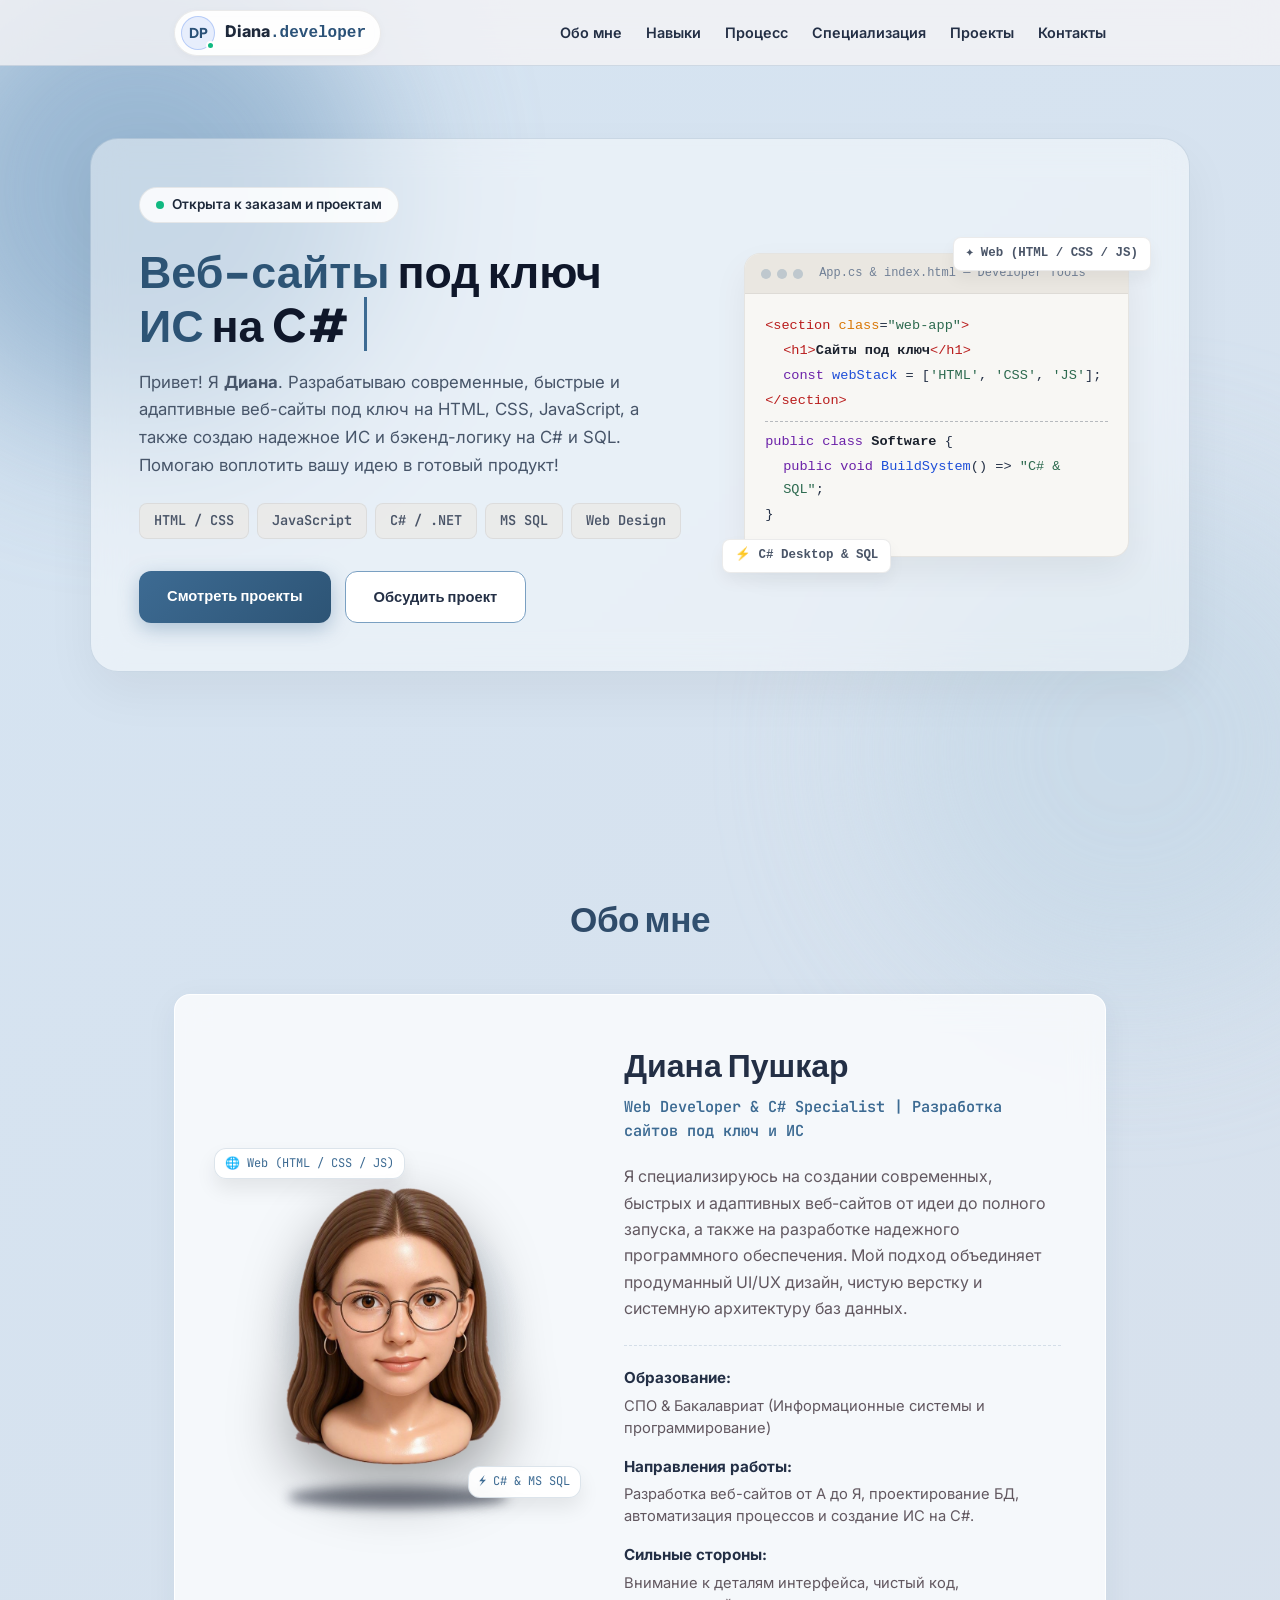
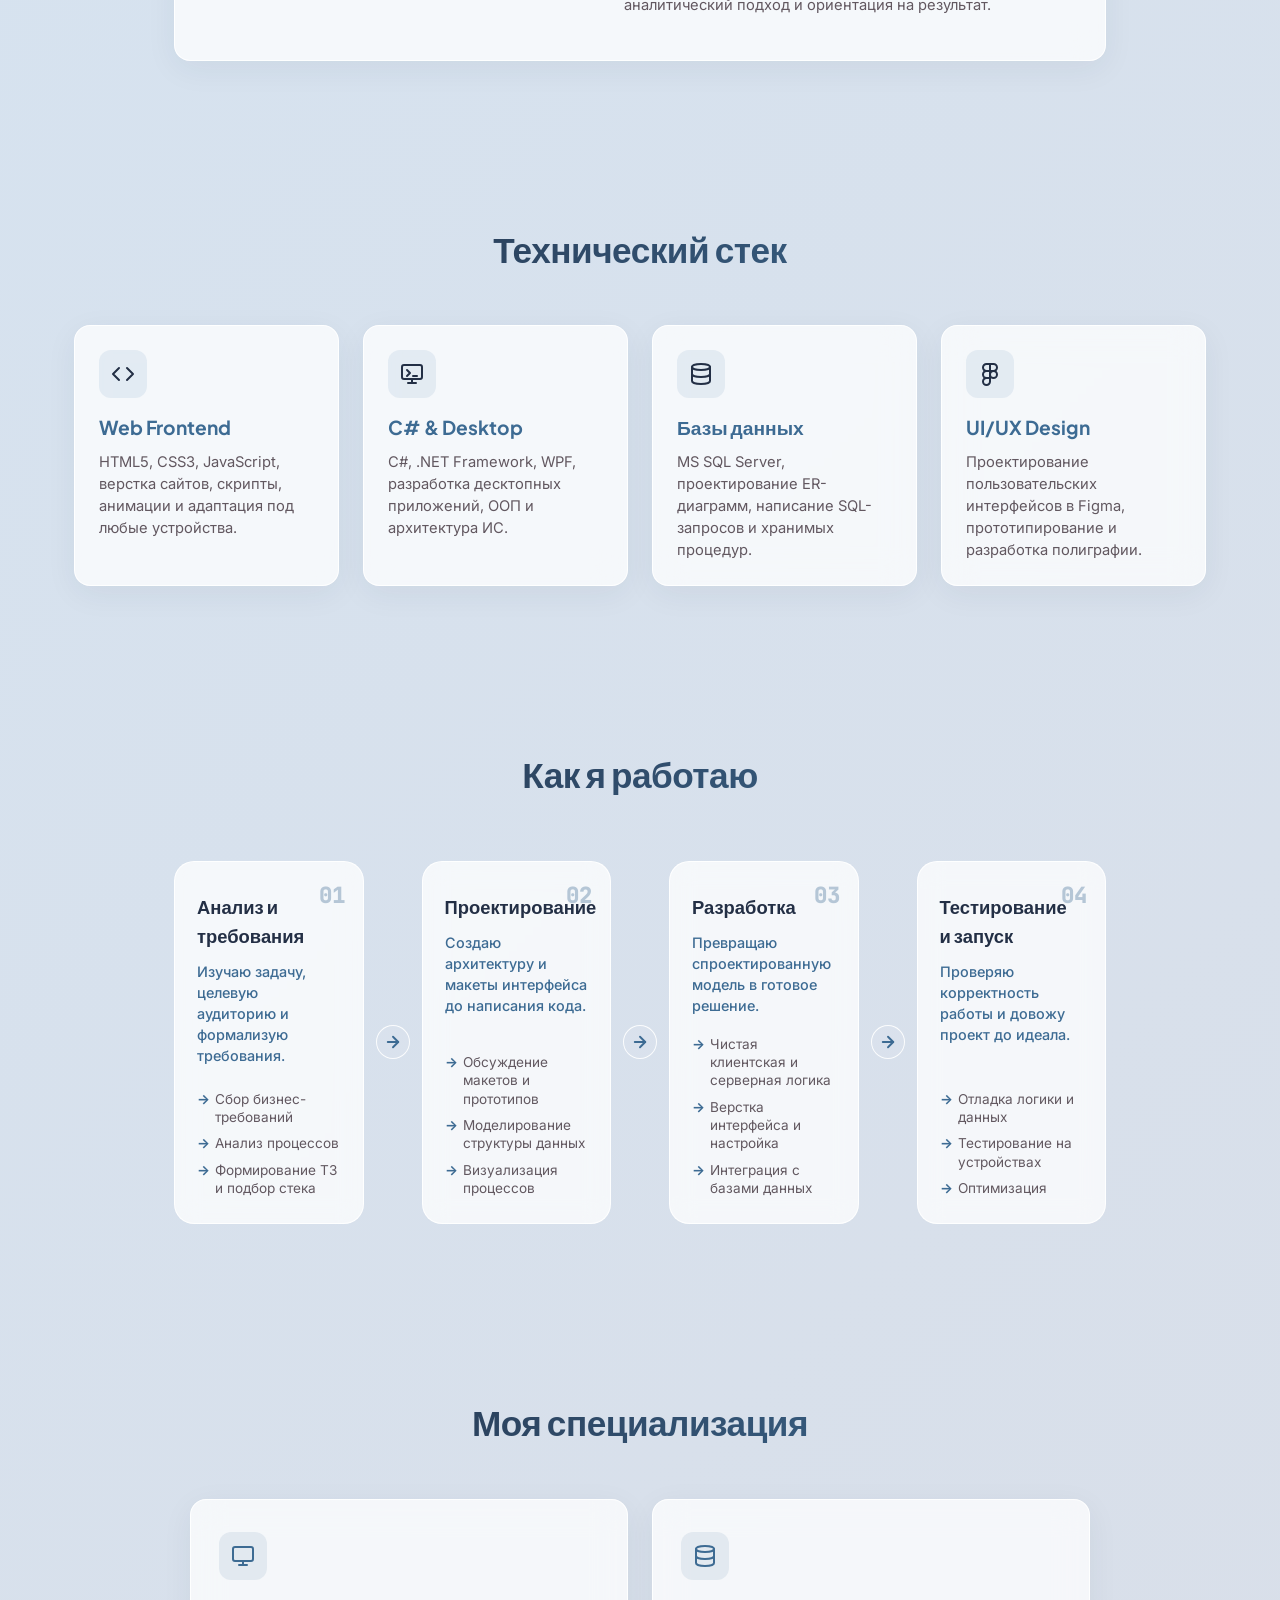
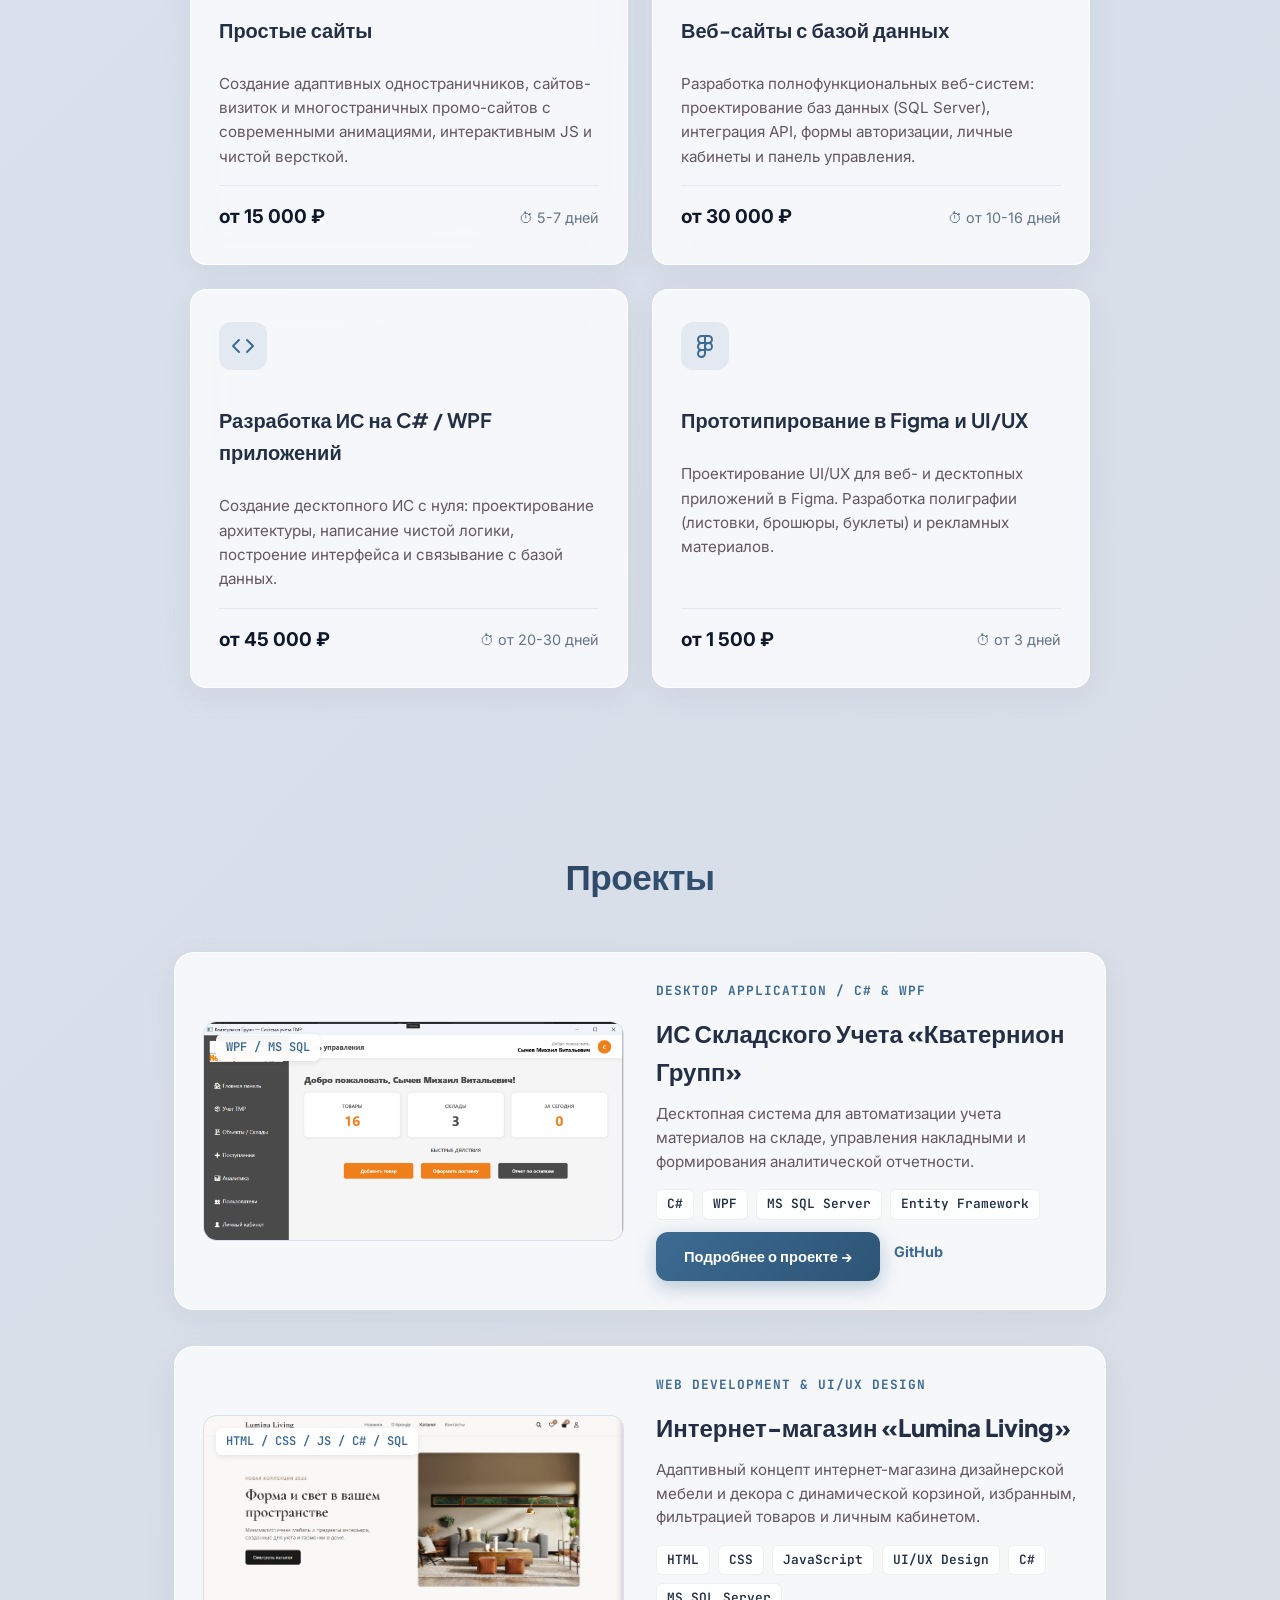
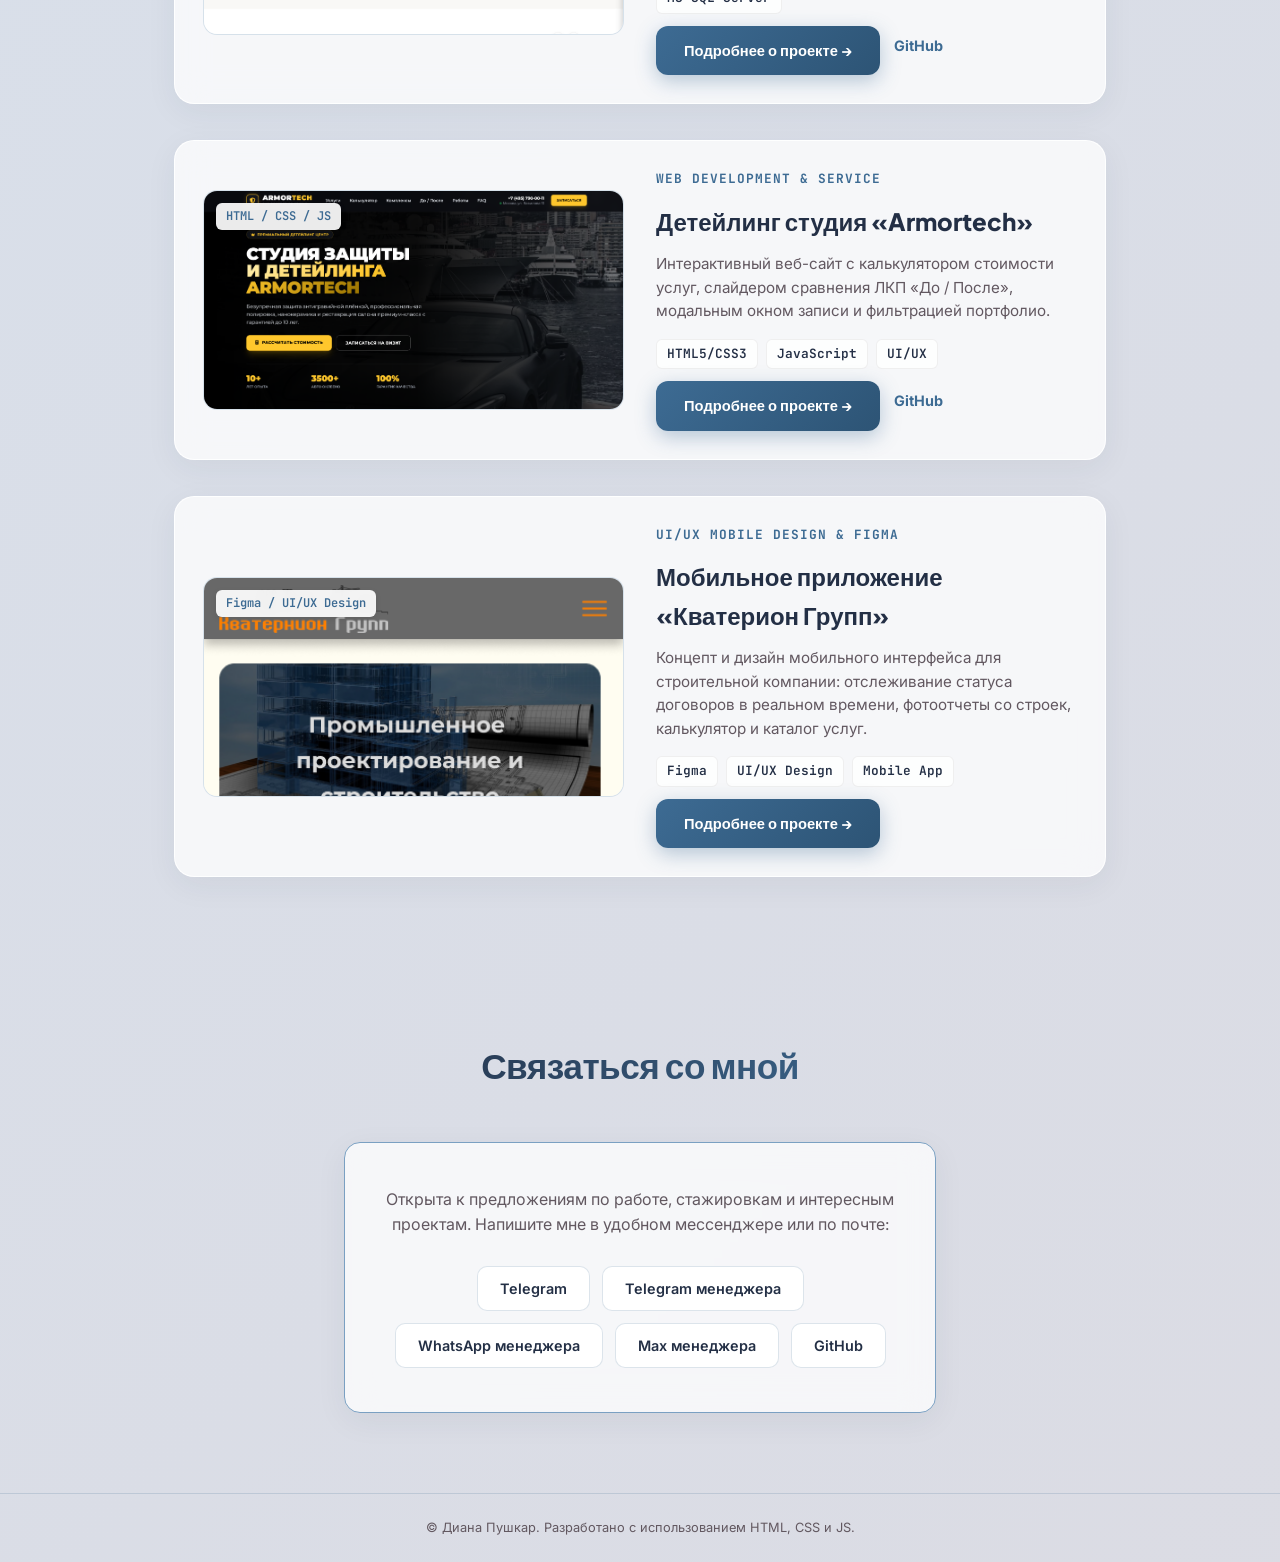
==== commit 06ce0c0b: "Add portfolio files and Open Graph metadata" ====
--- a/index.html
+++ b/index.html
@@ -546,6 +546,32 @@
                         </div>
                     </div>
                 </article>
+                <!-- Проект 4: Мобильное приложение Кватерион Групп -->
+                <article class="project-item card">
+                    <div class="project-preview">
+                        <div class="preview-badge">Figma / UI/UX Design</div>
+                        <a href="kvaternion-mobile.html" class="project-preview-link">
+                            <img src="images/Главная.png" alt="Мобильное приложение Кватерион Групп"
+                                class="project-preview-img">
+                        </a>
+                    </div>
+                    <div class="project-info">
+                        <span class="project-category">UI/UX Mobile Design &amp; Figma</span>
+                        <h3>Мобильное приложение «Кватерион Групп»</h3>
+                        <p>Концепт и дизайн мобильного интерфейса для строительной компании: отслеживание статуса
+                            договоров в реальном времени, фотоотчеты со строек, калькулятор и каталог услуг.</p>
+                        <div class="project-tags">
+                            <span class="tag">Figma</span>
+                            <span class="tag">UI/UX Design</span>
+                            <span class="tag">Mobile App</span>
+                        </div>
+                        <div class="project-links">
+                            <a href="kvaternion-mobile.html" class="btn btn-primary btn-sm">
+                                Подробнее о проекте &rarr;
+                            </a>
+                        </div>
+                    </div>
+                </article>
             </div>
         </div>
     </section>
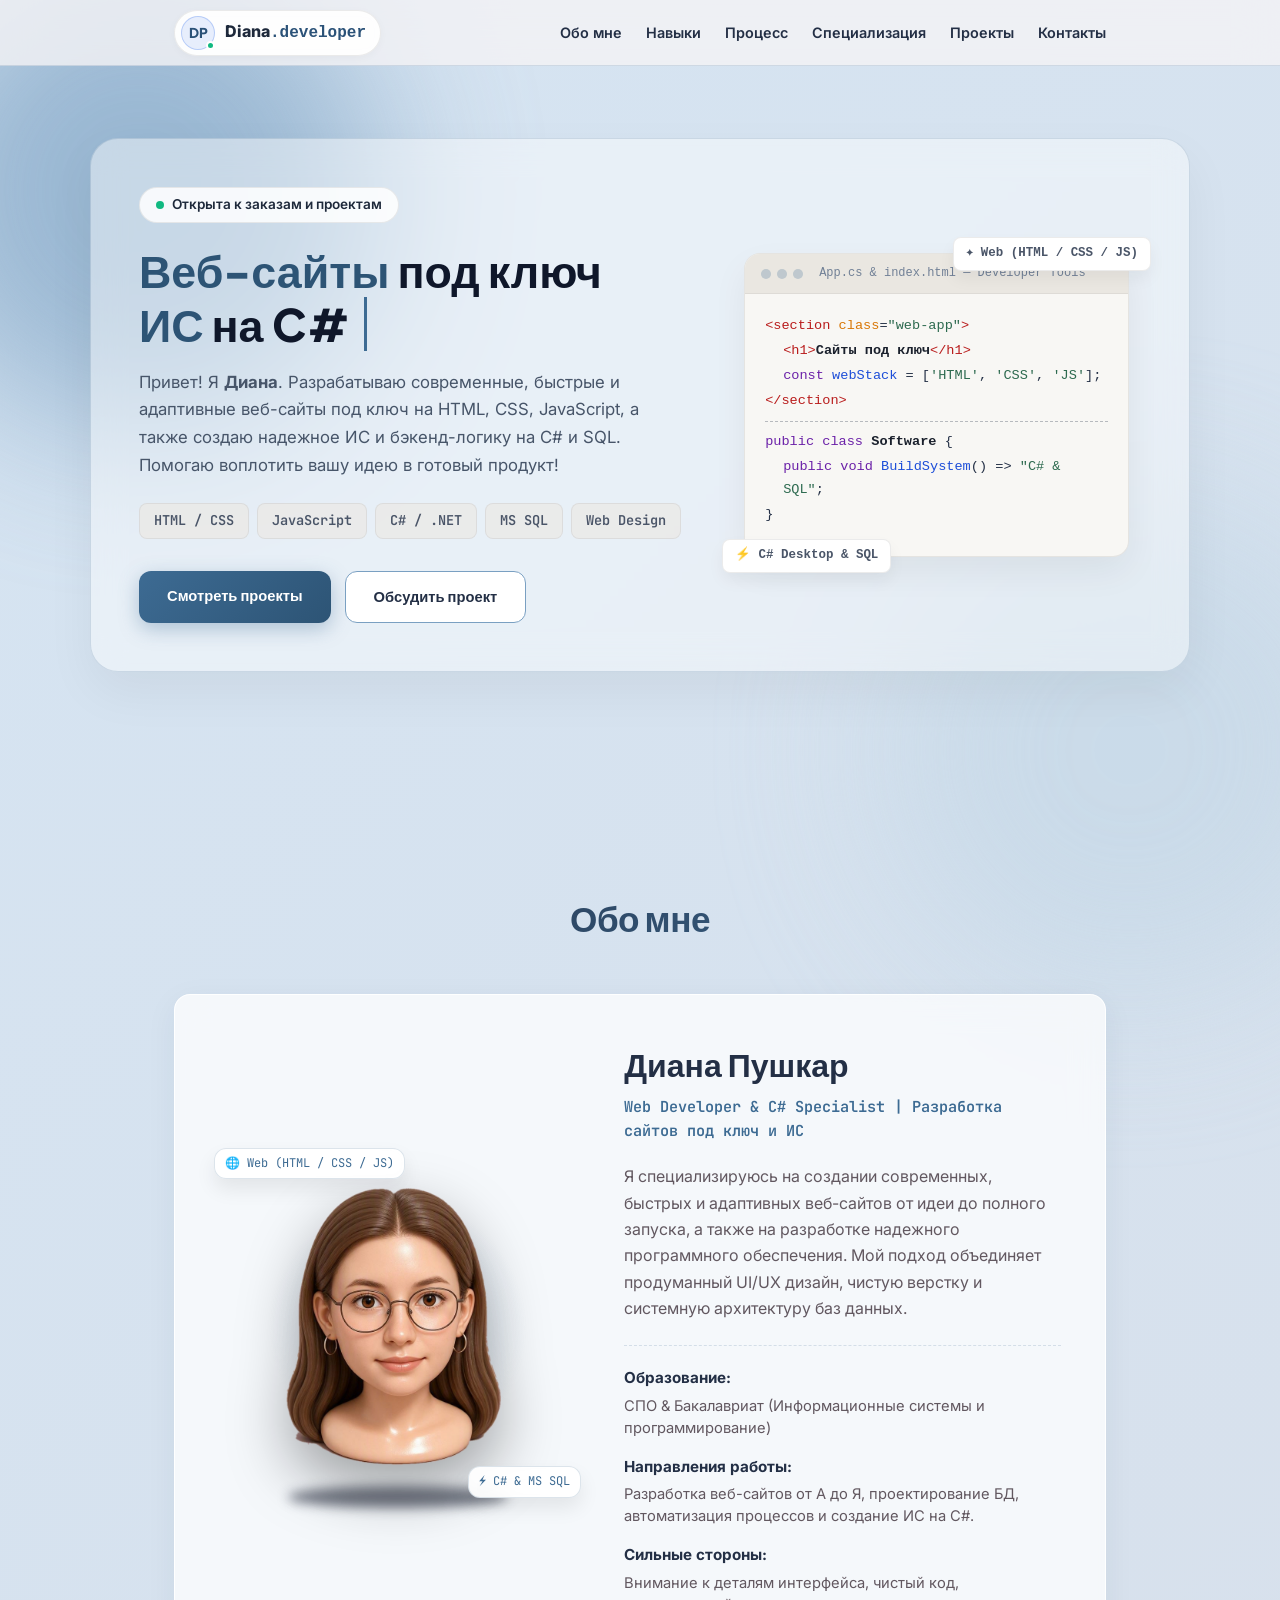
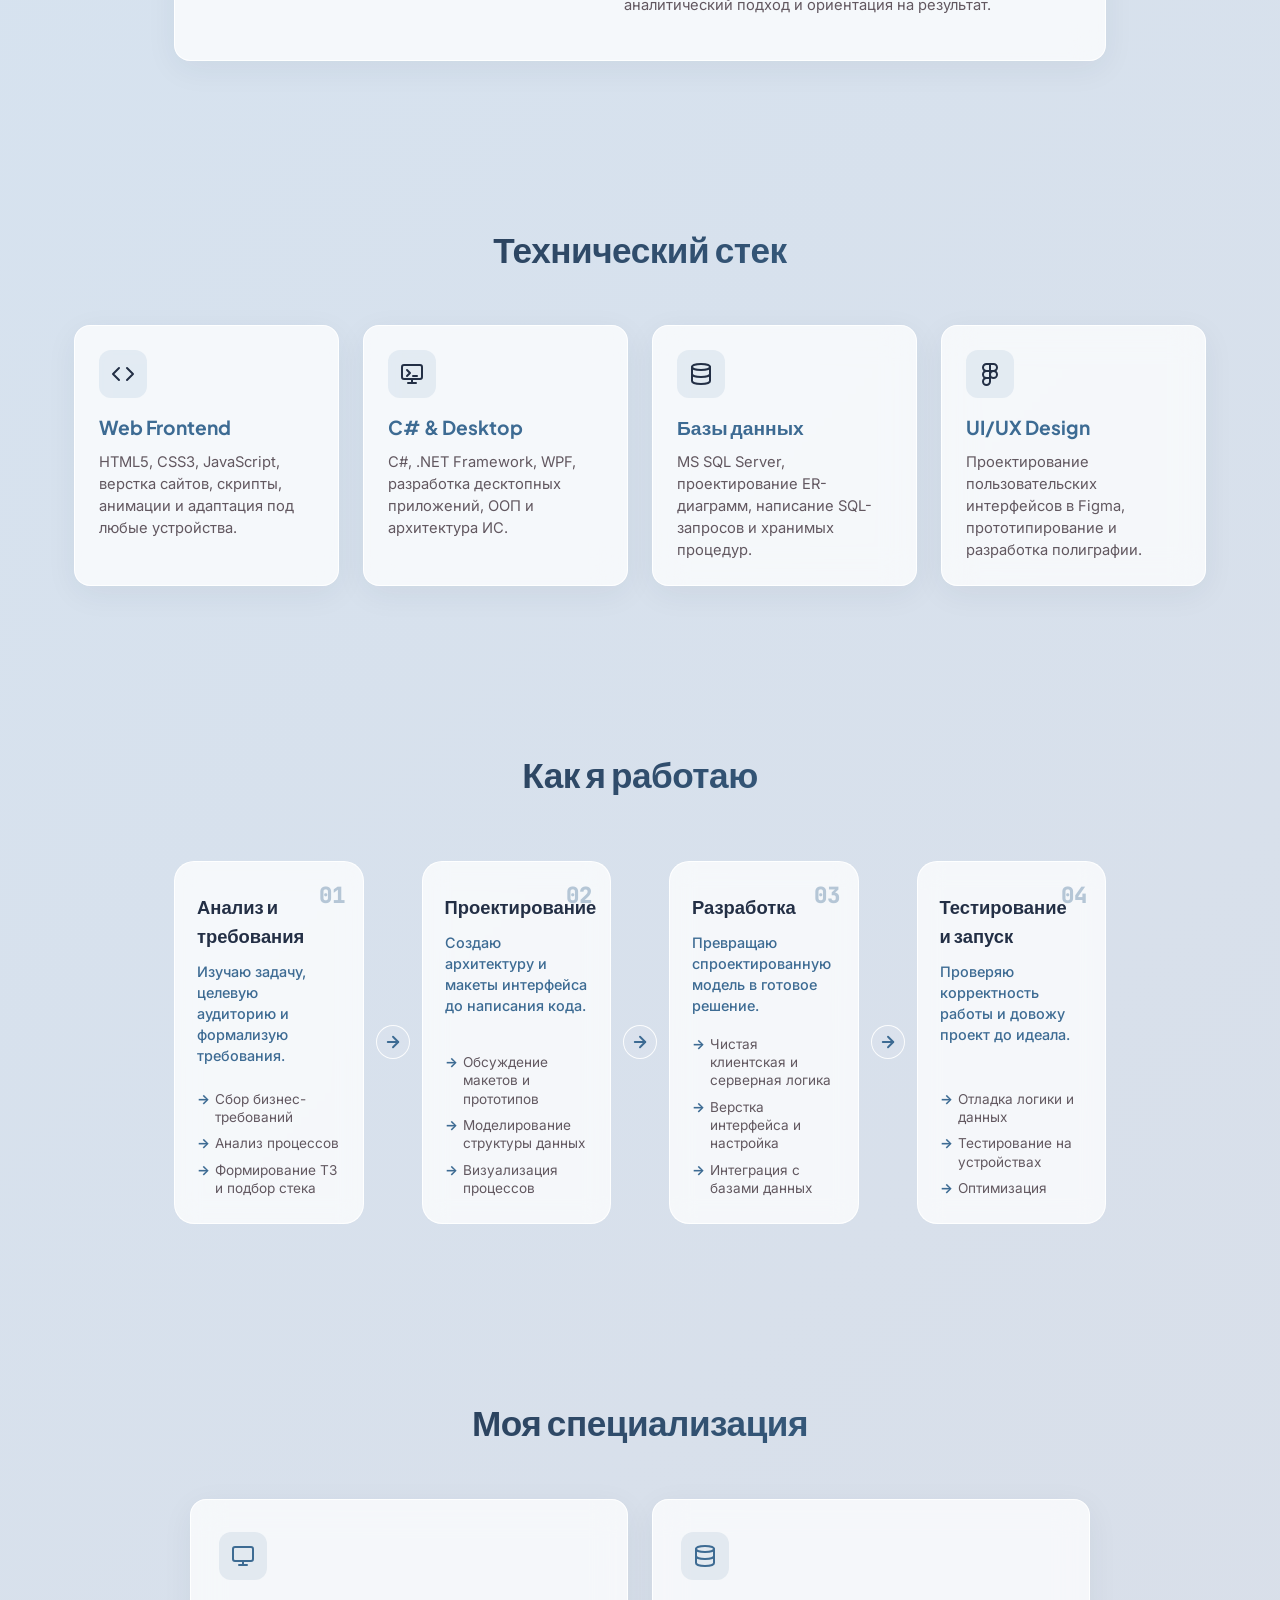
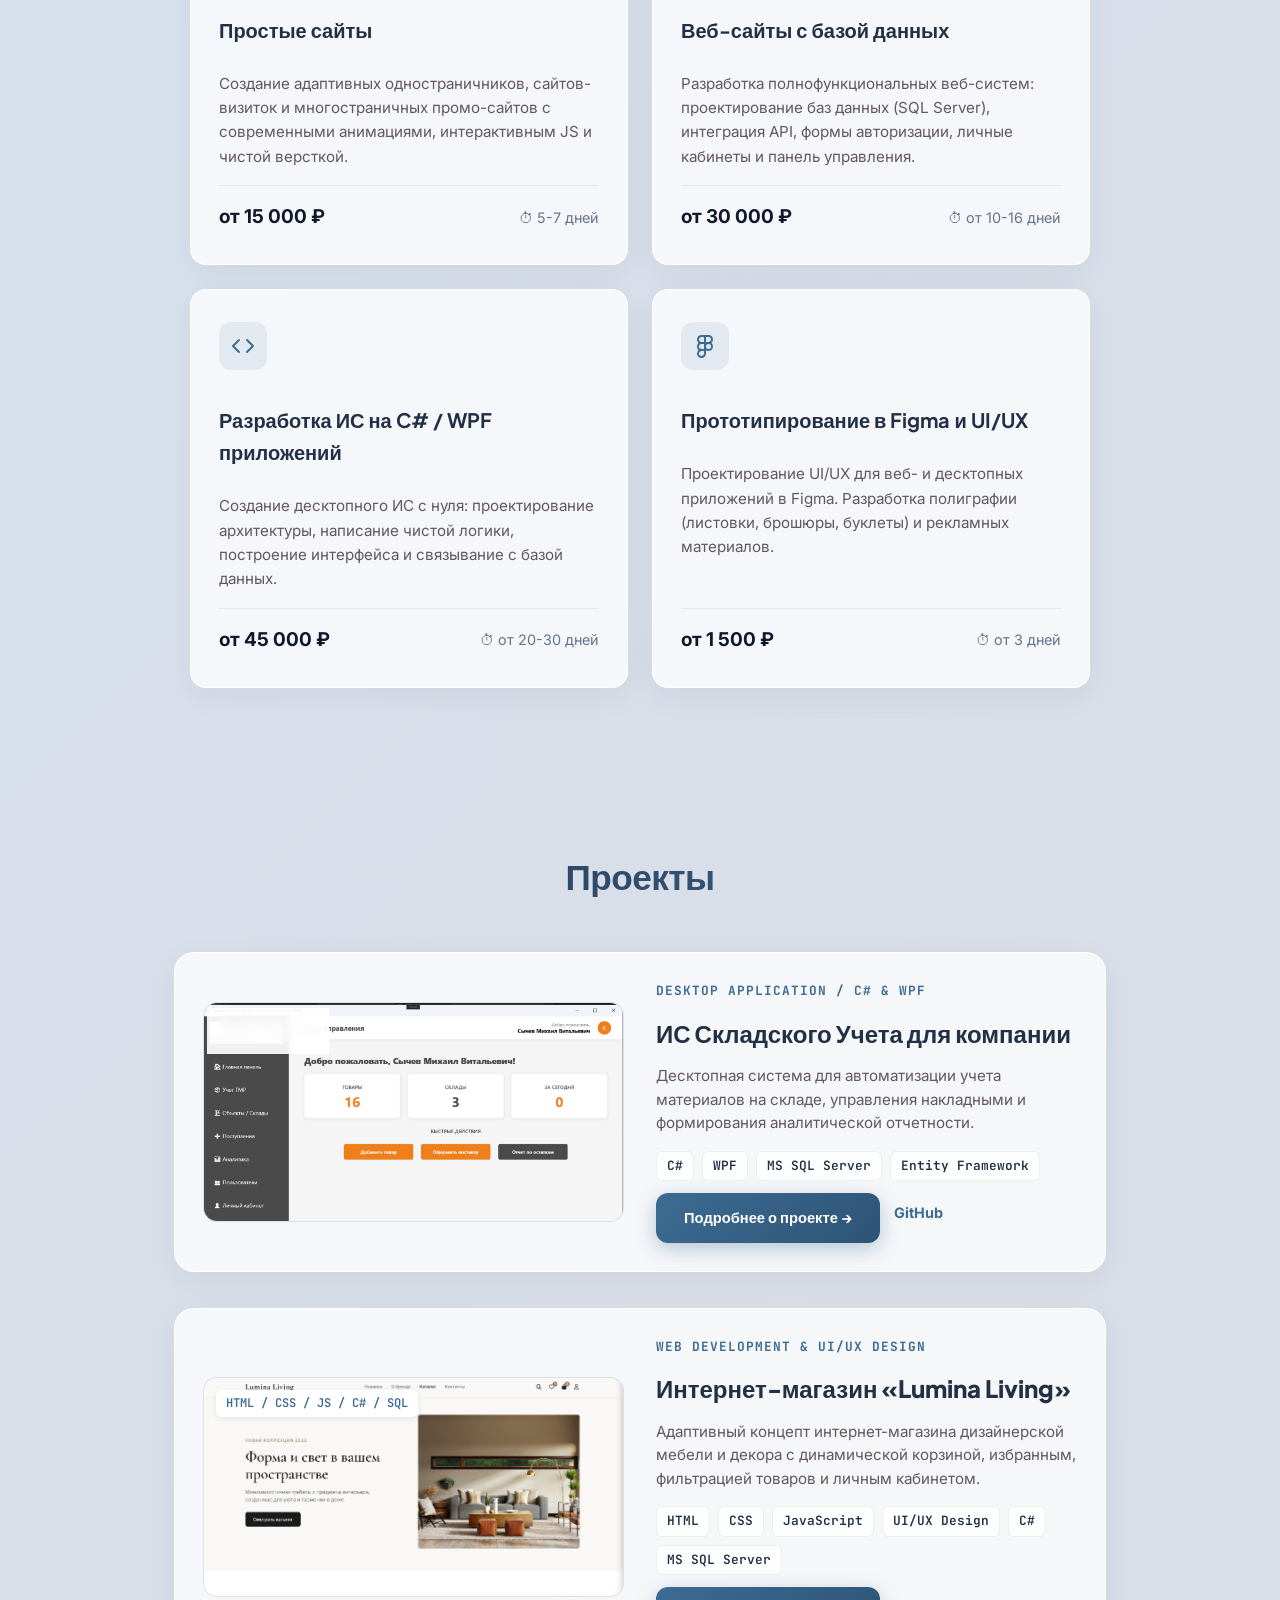
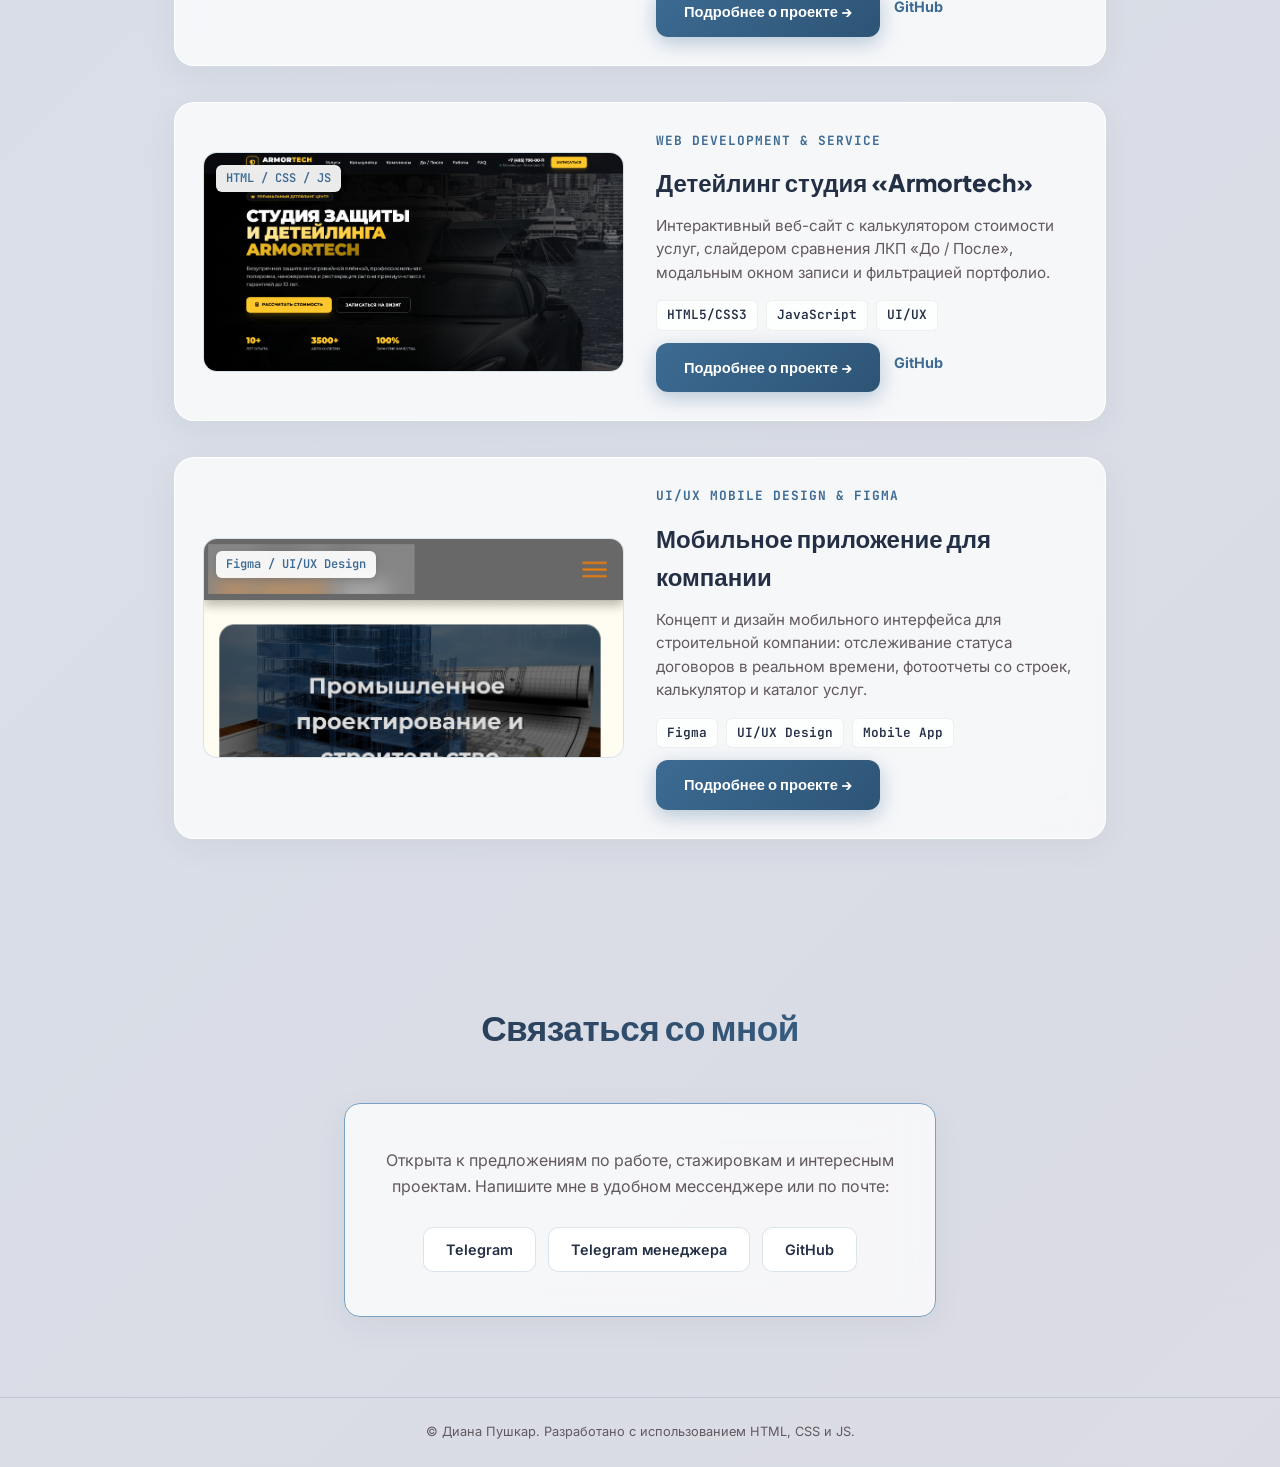
==== commit f36bc547: "Add portfolio files and Open Graph metadata" ====
--- a/index.html
+++ b/index.html
@@ -457,13 +457,13 @@
                     <div class="project-preview">
                         <div class="preview-badge">WPF / MS SQL</div>
                         <a href="project-warehouse.html" class="project-preview-link">
-                            <img src="images/Снимок экрана (115).png" alt="Дашборд ИС Складского учета"
+                            <img src="images/Главная (1).png" alt="Дашборд ИС Складского учета"
                                 class="project-preview-img">
                         </a>
                     </div>
                     <div class="project-info">
                         <span class="project-category">Desktop Application / C# &amp; WPF</span>
-                        <h3>ИС Складского Учета «Кватернион Групп»</h3>
+                        <h3>ИС Складского Учета для компании</h3>
                         <p>Десктопная система для автоматизации учета материалов на складе, управления накладными и
                             формирования аналитической отчетности.</p>
 
@@ -551,13 +551,13 @@
                     <div class="project-preview">
                         <div class="preview-badge">Figma / UI/UX Design</div>
                         <a href="kvaternion-mobile.html" class="project-preview-link">
-                            <img src="images/Главная.png" alt="Мобильное приложение Кватерион Групп"
+                            <img src="images/Главная (2).png" alt="Мобильное приложение Кватерион Групп"
                                 class="project-preview-img">
                         </a>
                     </div>
                     <div class="project-info">
                         <span class="project-category">UI/UX Mobile Design &amp; Figma</span>
-                        <h3>Мобильное приложение «Кватерион Групп»</h3>
+                        <h3>Мобильное приложение для компании</h3>
                         <p>Концепт и дизайн мобильного интерфейса для строительной компании: отслеживание статуса
                             договоров в реальном времени, фотоотчеты со строек, калькулятор и каталог услуг.</p>
                         <div class="project-tags">
@@ -586,9 +586,6 @@
                 <div class="social-links">
                     <a href="https://t.me/dia_nka02" target="_blank" class="social-btn">Telegram</a>
                     <a href="https://t.me/DanilTenar" class="social-btn">Telegram менеджера</a>
-                    <a href="https://wa.me/79776677798" class="social-btn">WhatsApp менеджера</a>
-                    <a href="https://max.ru/u/f9LHodD0cOLZGuYuB2yILzCqjNDyl80bAb8Le5J8PWkG5hEd6UIlLgCjIYE"
-                        target="_blank" class="social-btn">Max менеджера</a>
                     <a href="https://github.com/PushkarDiana" target="_blank" class="social-btn">GitHub</a>
                 </div>
 
